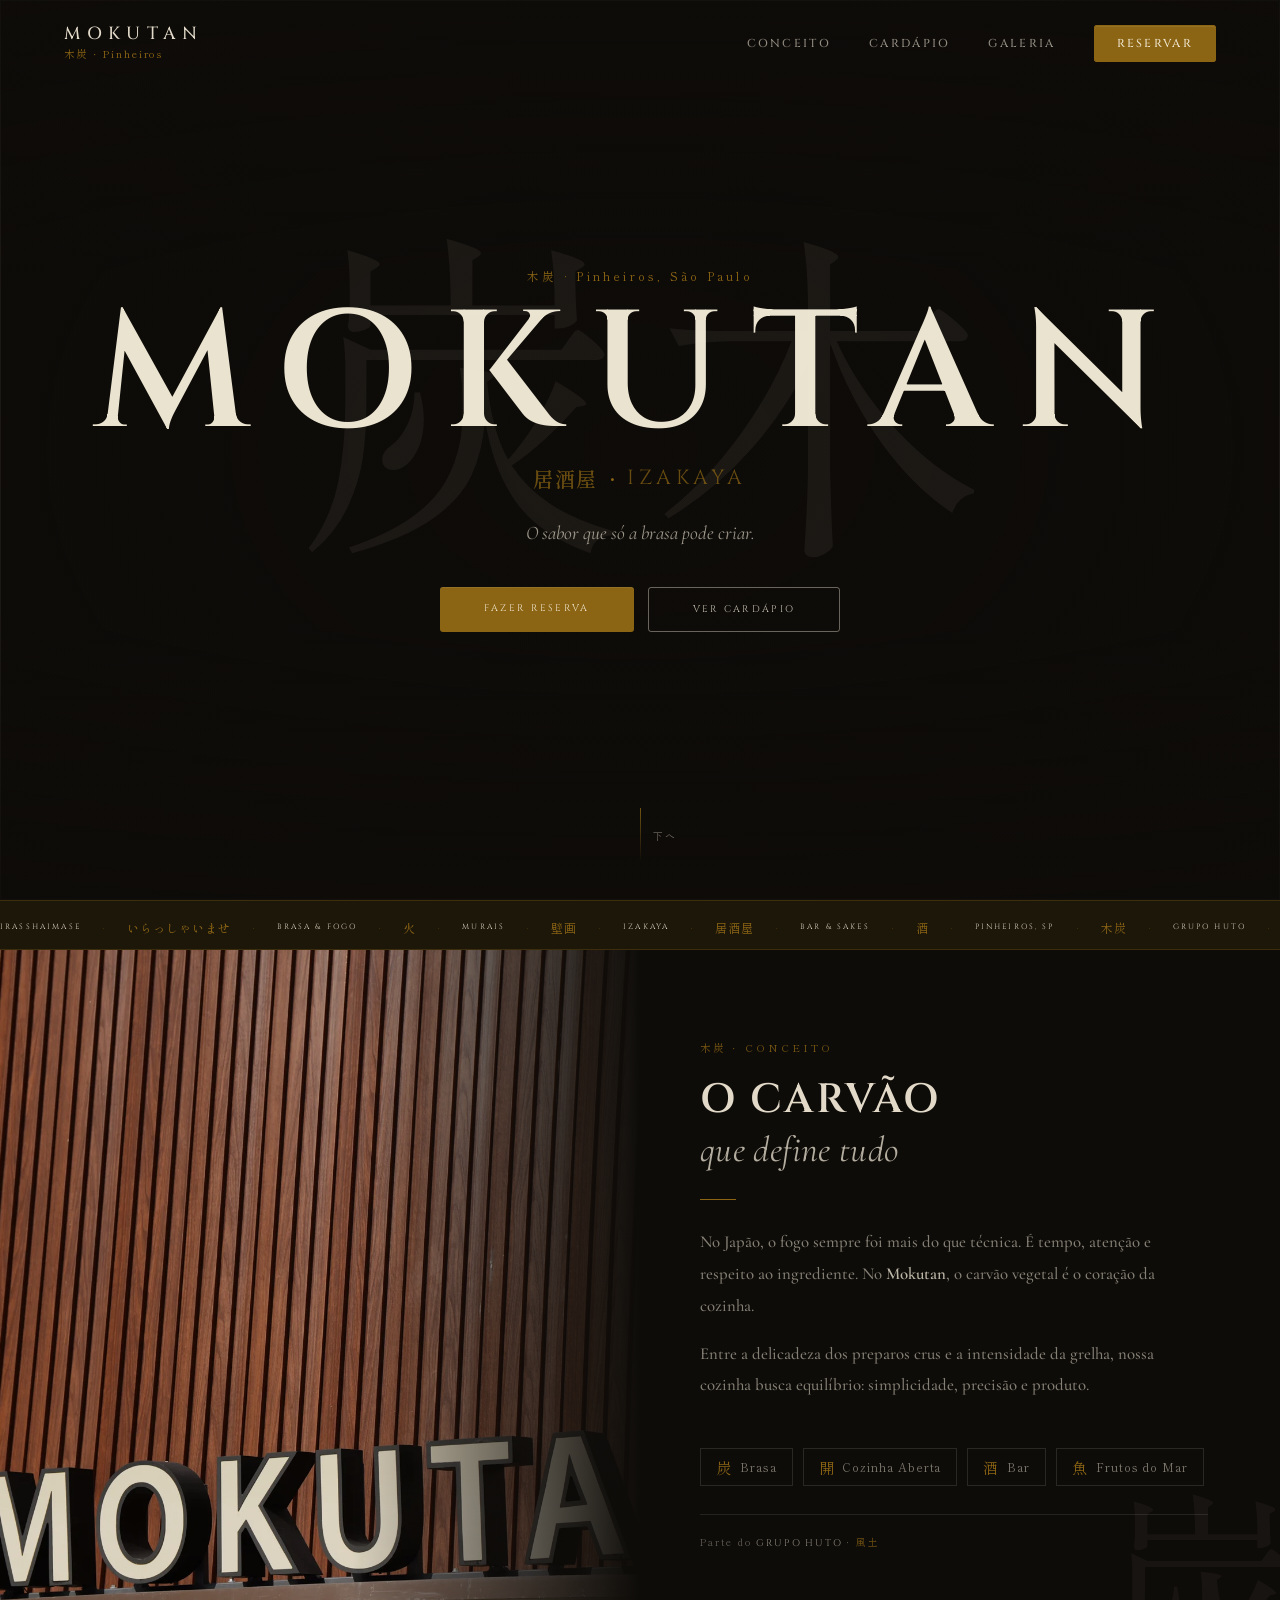
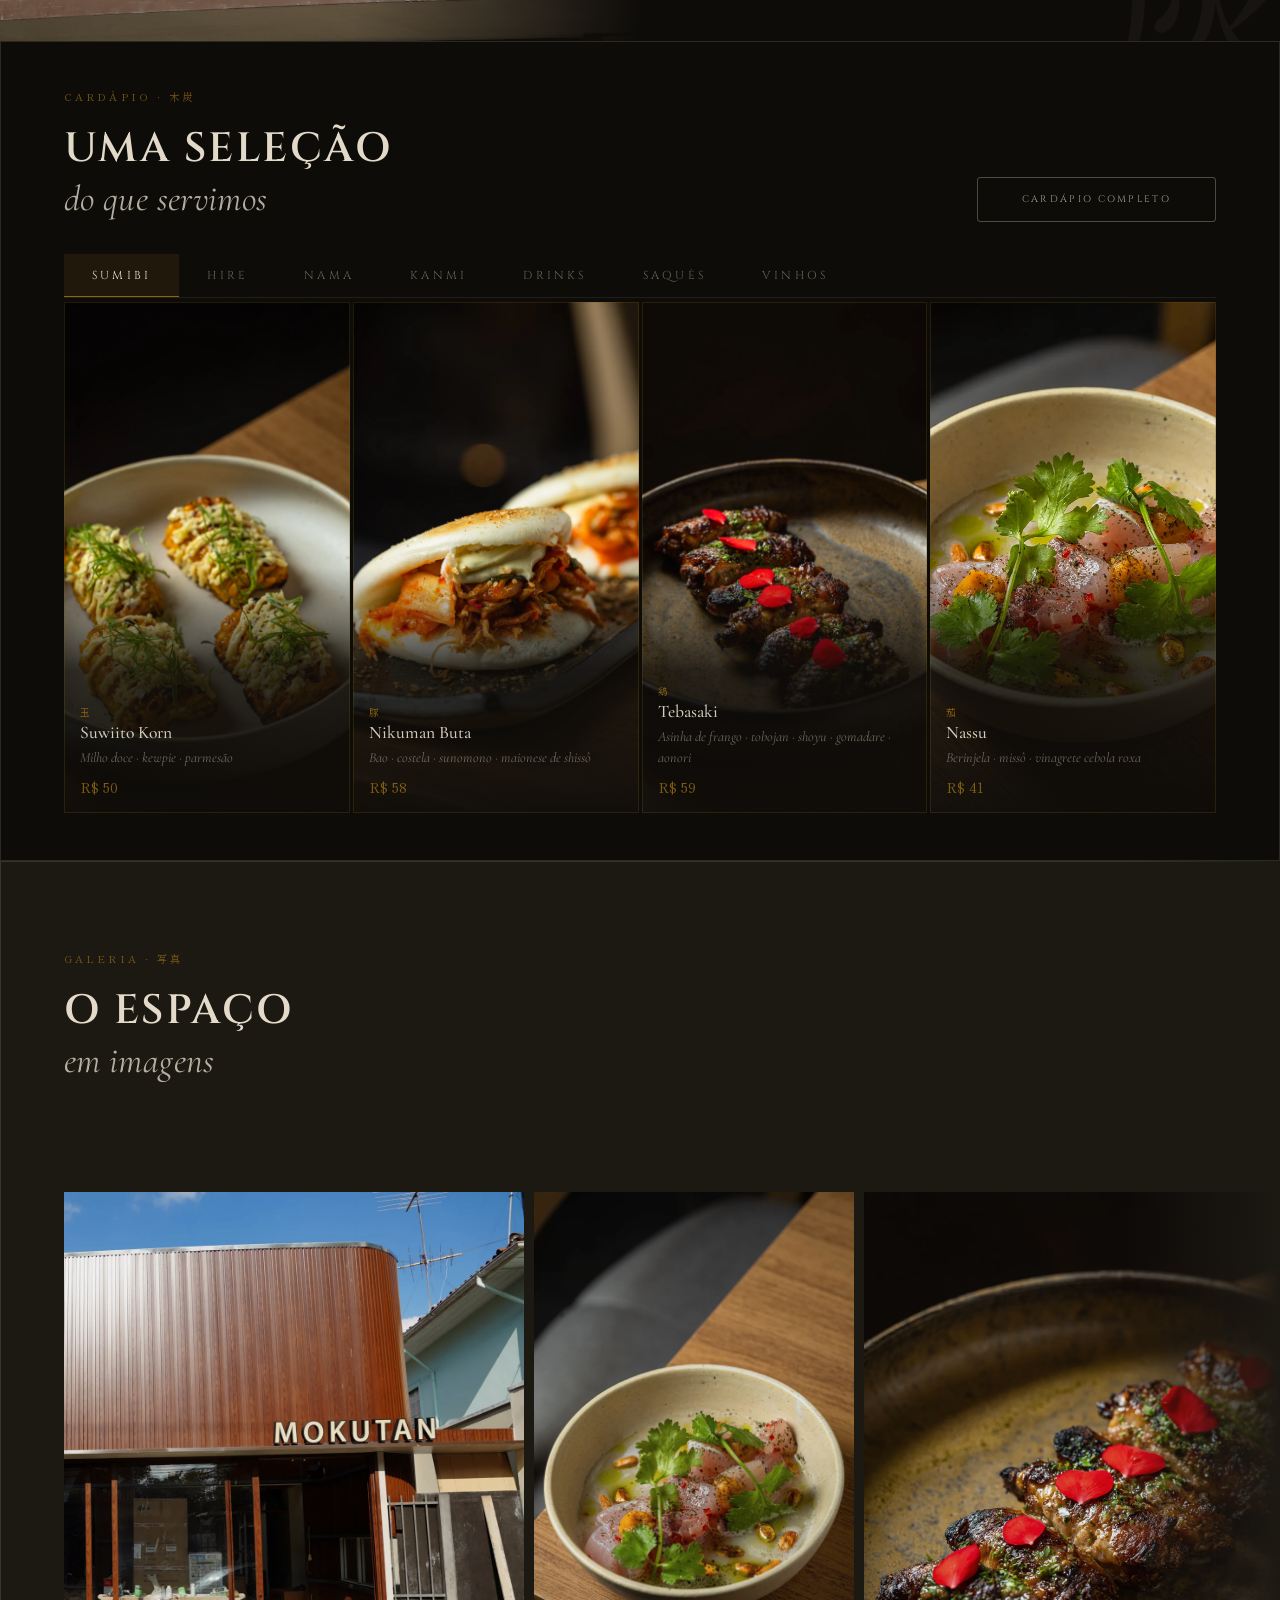
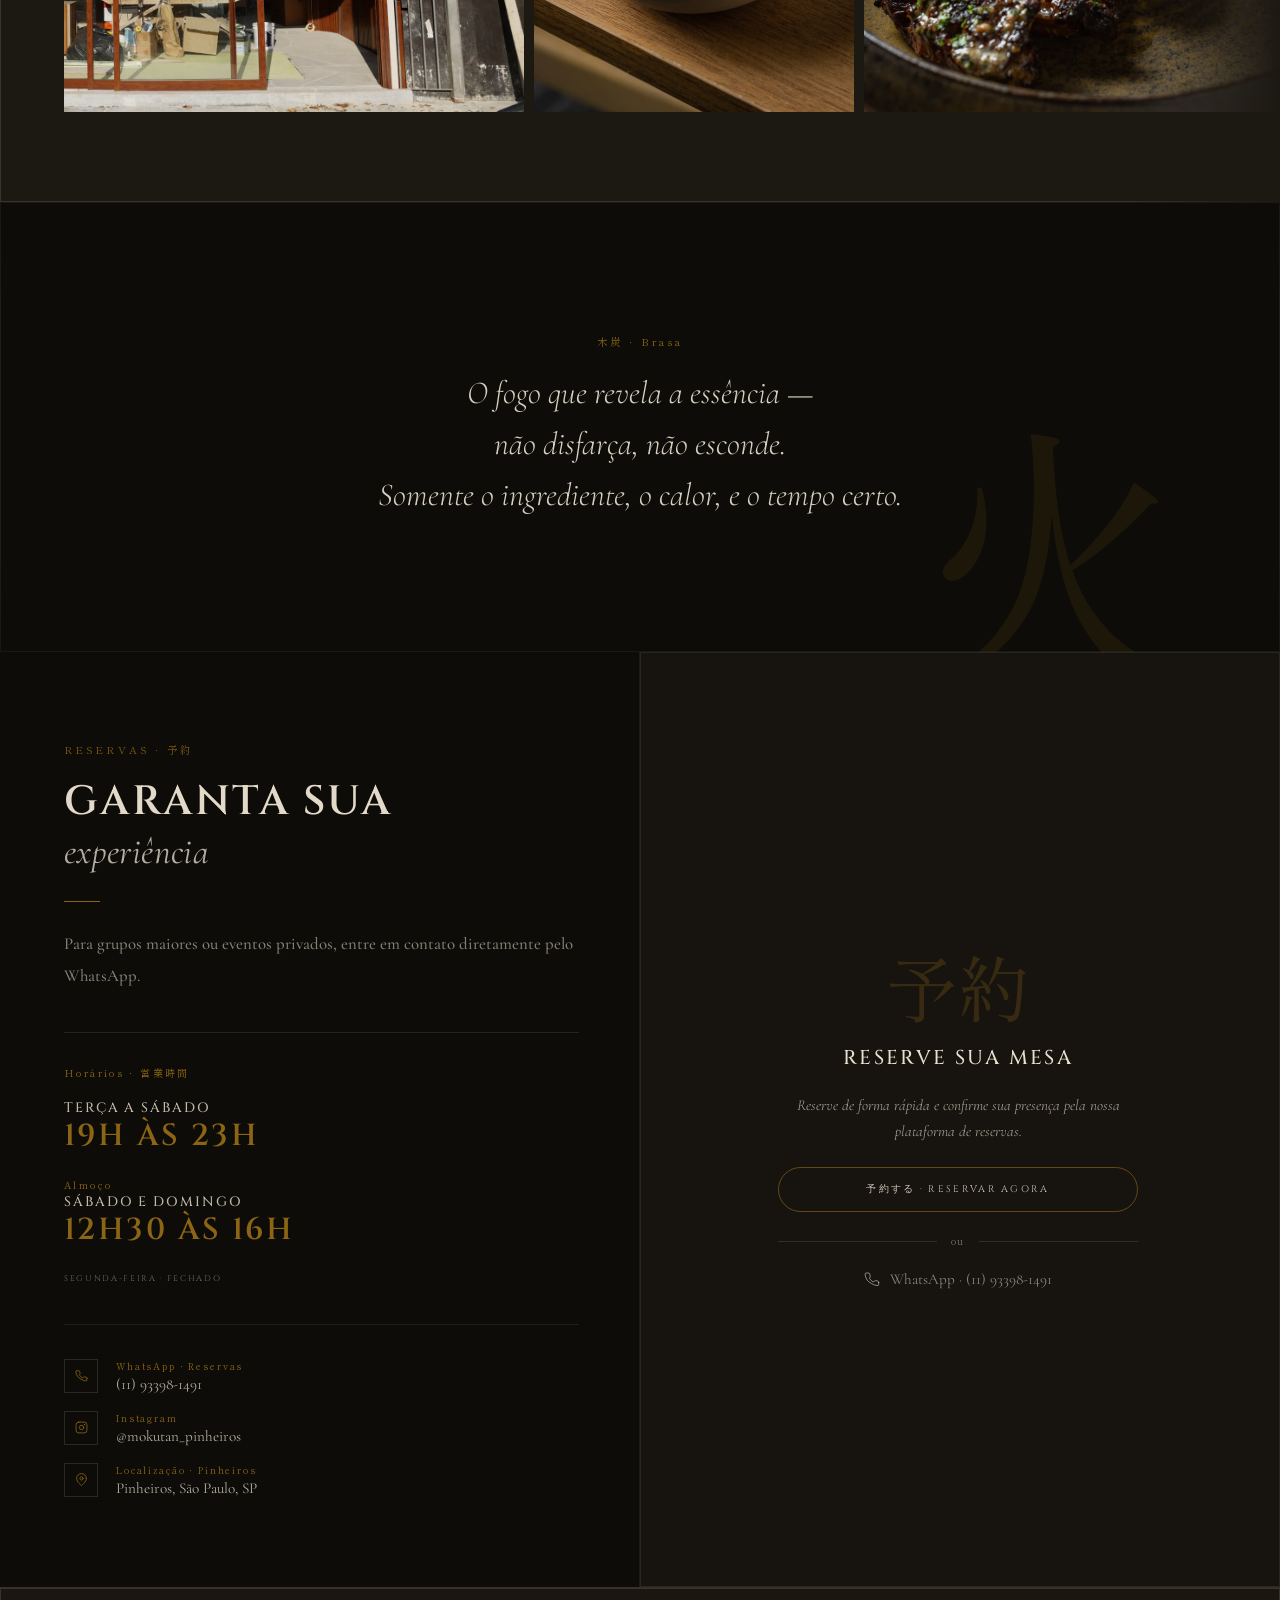
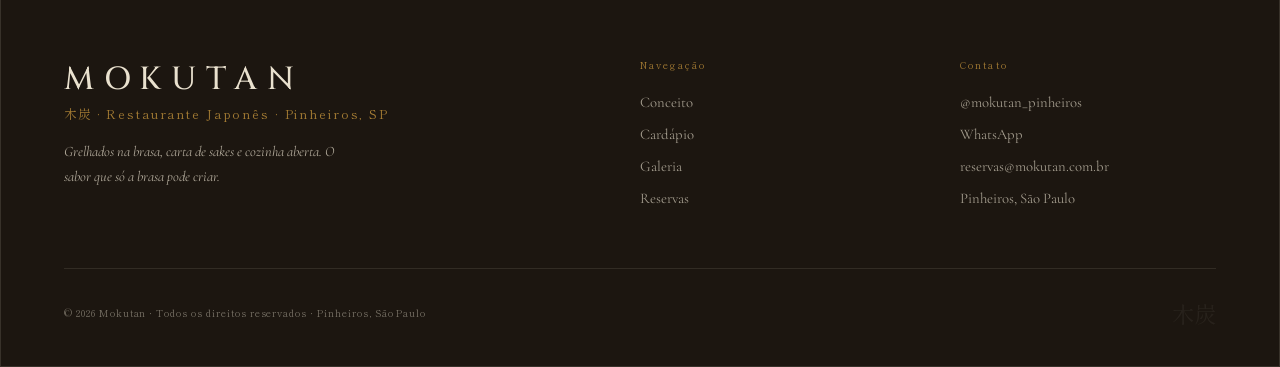
==== index.html @ eb6ae6bf "feat: reservation modal with embedded getin.app iframe Opens https://reservation.getin.app/865NDakj " ====
﻿<!DOCTYPE html>
<html lang="pt-BR">
<head>
  <meta charset="UTF-8">
  <meta name="viewport" content="width=device-width, initial-scale=1.0, viewport-fit=cover">

  <!-- SEO -->
  <title>Mokutan — Restaurante Japonês · Pinheiros, São Paulo</title>
  <meta name="description" content="Mokutan é um restaurante japonês em Pinheiros, São Paulo. Grelhados na brasa, carta de sakes e cozinha aberta.">
  <meta name="theme-color" content="#f4ecd9">

  <!-- Open Graph -->
  <meta property="og:title" content="Mokutan — Restaurante Japonês">
  <meta property="og:description" content="O sabor que só a brasa pode criar. Pinheiros, São Paulo.">
  <meta property="og:image" content="https://mokutanpinheiros.vercel.app/img/webp/pratos/_S4A2565.webp">
  <meta property="og:url" content="https://mokutanpinheiros.vercel.app/">
  <meta property="og:type" content="website">
  <link rel="canonical" href="https://mokutanpinheiros.vercel.app/">

  <!-- Favicon -->
  <link rel="icon" type="image/svg+xml" href="data:image/svg+xml,<svg xmlns='http://www.w3.org/2000/svg' viewBox='0 0 32 32'><rect width='32' height='32' rx='4' fill='%230e0c09'/><text x='16' y='24' text-anchor='middle' font-size='22' fill='%239e7220' font-family='serif'>木</text></svg>">

  <!-- Preload crítico: hero LCP -->
  <link rel="preload" as="image" href="img/webp/ambiente/DSC00488.webp" fetchpriority="high">

  <!-- Fonts -->
  <link rel="preconnect" href="https://fonts.googleapis.com">
  <link rel="preconnect" href="https://fonts.gstatic.com" crossorigin>
  <link href="https://fonts.googleapis.com/css2?family=Cinzel:wght@400;600&family=Cormorant+Garamond:ital,wght@0,400;0,500;1,400;1,500&family=Shippori+Mincho:wght@400;500&display=swap" rel="stylesheet">

  <!-- Schema.org -->
  <script type="application/ld+json">
  {
    "@context": "https://schema.org",
    "@type": "Restaurant",
    "name": "Mokutan",
    "description": "Izakaya japonês em Pinheiros. Grelhados na brasa, saquês e drinks autorais.",
    "url": "https://mokutanpinheiros.vercel.app",
    "telephone": "+5511933981491",
    "image": "https://mokutanpinheiros.vercel.app/img/webp/pratos/_S4A2565.webp",
    "address": {
      "@type": "PostalAddress",
      "addressLocality": "São Paulo",
      "addressRegion": "SP",
      "addressCountry": "BR"
    },
    "servesCuisine": "Japanese",
    "priceRange": "$$",
    "openingHoursSpecification": [
      { "@type": "OpeningHoursSpecification", "dayOfWeek": ["Tuesday","Wednesday","Thursday","Friday","Saturday"], "opens": "19:00", "closes": "23:00" },
      { "@type": "OpeningHoursSpecification", "dayOfWeek": ["Saturday","Sunday"], "opens": "12:30", "closes": "16:00" }
    ],
    "sameAs": ["https://instagram.com/mokutan_pinheiros"]
  }
  </script>

  <!-- CSS -->
  <link rel="stylesheet" href="css/base.css">
  <link rel="stylesheet" href="css/nav.css">
  <link rel="stylesheet" href="css/main.css">
</head>
<body>

<!-- ════════════════ NAV ════════════════ -->
<nav id="nav">
  <a href="#" class="nlogo">
    <span class="nlogo-en">Mokutan</span>
    <span class="nlogo-jp">木炭 · Pinheiros</span>
  </a>
  <ul class="nlinks">
    <li><a href="#conceito">Conceito</a></li>
    <li><a href="cardapio.html">Cardápio</a></li>
    <li><a href="#galeria">Galeria</a></li>
    <li><a href="https://reservation.getin.app/865NDakj" target="_blank" rel="noopener noreferrer" class="nrsv">Reservar</a></li>
  </ul>
  <button class="hbg" id="hbg" aria-label="Abrir menu" aria-expanded="false" aria-controls="mm">
    <span></span><span></span><span></span>
  </button>
</nav>

<!-- Mobile menu -->
<div class="mmenu" id="mm" role="dialog" aria-modal="true" aria-label="Menu de navegação">
  <a href="#conceito">Conceito</a>
  <a href="cardapio.html">Cardápio</a>
  <a href="#galeria">Galeria</a>
  <a href="https://reservation.getin.app/865NDakj" target="_blank" rel="noopener noreferrer" class="mmenu-rsv">Reservar</a>
</div>

<!-- ════════════════ HERO ════════════════ -->
<section class="hero">
  <div class="hero-bg"></div>
  <div class="hero-grad"></div>
  <div class="hero-kanji" aria-hidden="true">木炭</div>
  <div class="hero-body">
    <p class="hero-tag">木炭 · Pinheiros, São Paulo</p>
    <h1 class="hero-title">Mokutan<span class="hero-sub"><span class="hs-jp">居酒屋</span><span class="hs-dot">·</span><span class="hs-en">Izakaya</span></span></h1>
    <p class="hero-desc">O sabor que só a brasa pode criar.</p>
    <div class="hero-acts">
      <a href="https://reservation.getin.app/865NDakj" target="_blank" rel="noopener noreferrer" class="btn btn-f">Fazer Reserva</a>
      <a href="cardapio.html" class="btn btn-o">Ver Cardápio</a>
    </div>
  </div>
  <div class="hero-scrl" aria-hidden="true">
    <div class="scrl-bar"></div>
    <span>下へ</span>
  </div>
</section>

<!-- ════════════════ TICKER ════════════════ -->
<div class="ticker" aria-hidden="true">
  <div class="ticker-track">
    <span class="t-en">Irasshaimase</span><span class="t-dot">·</span>
    <span class="t-jp">いらっしゃいませ</span><span class="t-dot">·</span>
    <span class="t-en">Brasa &amp; Fogo</span><span class="t-dot">·</span>
    <span class="t-jp">火</span><span class="t-dot">·</span>
    <span class="t-en">Murais</span><span class="t-dot">·</span>
    <span class="t-jp">壁画</span><span class="t-dot">·</span>
    <span class="t-en">Izakaya</span><span class="t-dot">·</span>
    <span class="t-jp">居酒屋</span><span class="t-dot">·</span>
    <span class="t-en">Bar &amp; Sakes</span><span class="t-dot">·</span>
    <span class="t-jp">酒</span><span class="t-dot">·</span>
    <span class="t-en">Pinheiros, SP</span><span class="t-dot">·</span>
    <span class="t-jp">木炭</span><span class="t-dot">·</span>
    <span class="t-en">Grupo Huto</span><span class="t-dot">·</span>
    <span class="t-jp">風土</span><span class="t-dot">·</span>
    <span class="t-en">Frutos do Mar</span><span class="t-dot">·</span>
    <span class="t-jp">魚</span><span class="t-dot">·</span>
    <span class="t-en">Irasshaimase</span><span class="t-dot">·</span>
    <span class="t-jp">いらっしゃいませ</span><span class="t-dot">·</span>
    <span class="t-en">Brasa &amp; Fogo</span><span class="t-dot">·</span>
    <span class="t-jp">火</span><span class="t-dot">·</span>
    <span class="t-en">Murais</span><span class="t-dot">·</span>
    <span class="t-jp">壁画</span><span class="t-dot">·</span>
    <span class="t-en">Izakaya</span><span class="t-dot">·</span>
    <span class="t-jp">居酒屋</span><span class="t-dot">·</span>
    <span class="t-en">Bar &amp; Sakes</span><span class="t-dot">·</span>
    <span class="t-jp">酒</span><span class="t-dot">·</span>
    <span class="t-en">Pinheiros, SP</span><span class="t-dot">·</span>
    <span class="t-jp">木炭</span><span class="t-dot">·</span>
    <span class="t-en">Grupo Huto</span><span class="t-dot">·</span>
    <span class="t-jp">風土</span><span class="t-dot">·</span>
    <span class="t-en">Frutos do Mar</span><span class="t-dot">·</span>
    <span class="t-jp">魚</span><span class="t-dot">·</span>
  </div>
</div>

<!-- ════════════════ CONCEITO ════════════════ -->
<section class="conceito" id="conceito">
  <div class="c-img rv" id="c-img-wrap">
    <!-- placeholder: adicione a foto em img/[nome].jpg e atualize o src via JS abaixo -->
    <img src="img/webp/ambiente/DSC00500.webp" alt="Salão do Mokutan" id="c-img-src" loading="lazy" width="1200" height="800">
    <div class="c-img-ov"></div>
  </div>
  <div class="c-txt">
    <p class="lbl rv">木炭 · Conceito</p>
    <div class="c-swap" id="c-swap">
      <h2 class="heading rv d1"><span id="c-heading">O Carvão</span><br><span class="heading-i" id="c-heading-i">que define tudo</span></h2>
      <div class="rule rv d1"></div>
      <p class="body-text rv d2" id="c-body1">No Japão, o fogo sempre foi mais do que técnica. É tempo, atenção e respeito ao ingrediente. No <strong>Mokutan</strong>, o carvão vegetal é o coração da cozinha.</p>
      <p class="body-text rv d3" id="c-body2">Entre a delicadeza dos preparos crus e a intensidade da grelha, nossa cozinha busca equilíbrio: simplicidade, precisão e produto.</p>
    </div>
    <div class="pills rv d3">
      <button class="pill" type="button" data-pill="brasa"><span class="pill-jp">炭</span>Brasa</button>
      <button class="pill" type="button" data-pill="cozinha"><span class="pill-jp">開</span>Cozinha Aberta</button>
      <button class="pill" type="button" data-pill="bar"><span class="pill-jp">酒</span>Bar</button>
      <button class="pill" type="button" data-pill="frutos"><span class="pill-jp">魚</span>Frutos do Mar</button>
    </div>
    <p class="grupo-attr rv d4">Parte do <strong>Grupo Huto</strong> · <span class="ga-jp">風土</span></p>
  </div>
</section>


<!-- ════════════════ CARDÁPIO (preview) ════════════════ -->
<section class="cardapio" id="cardapio">
  <div class="cd-hd">
    <div>
      <p class="lbl rv">CARDÁPIO · 木炭</p>
      <h2 class="heading rv d1">Uma seleção<br><span class="heading-i">do que servimos</span></h2>
    </div>
    <a href="cardapio.html" class="btn btn-o rv">Cardápio completo</a>
  </div>

  <div class="tabs rv" role="tablist" aria-label="Categorias do cardápio">
    <div class="tab on" role="tab" data-tab="sumibi" aria-selected="true" aria-controls="p-sumibi" tabindex="0">Sumibi</div>
    <div class="tab" role="tab" data-tab="hire" aria-selected="false" aria-controls="p-hire" tabindex="-1">Hire</div>
    <div class="tab" role="tab" data-tab="nama" aria-selected="false" aria-controls="p-nama" tabindex="-1">Nama</div>
    <div class="tab" role="tab" data-tab="kanmi" aria-selected="false" aria-controls="p-kanmi" tabindex="-1">Kanmi</div>
    <div class="tab" role="tab" data-tab="drinks" aria-selected="false" aria-controls="p-drinks" tabindex="-1">Drinks</div>
    <div class="tab" role="tab" data-tab="saques" aria-selected="false" aria-controls="p-saques" tabindex="-1">Saquês</div>
    <div class="tab" role="tab" data-tab="vinhos" aria-selected="false" aria-controls="p-vinhos" tabindex="-1">Vinhos</div>
    <span class="tab-ind" id="tab-ind" aria-hidden="true"></span>
  </div>

  <div class="panel on" role="tabpanel" id="p-sumibi">
    <div class="mgrid">
      <div class="mitem" data-bg="img/webp/pratos/_S4A2555.webp"><div><span class="mi-jp">玉</span><div class="mi-name">Suwiito Korn</div><div class="mi-desc">Milho doce · kewpie · parmesão</div></div><div class="mi-price">R$ 50</div></div>
      <div class="mitem" data-bg="img/webp/pratos/_S4A2654.webp"><div><span class="mi-jp">豚</span><div class="mi-name">Nikuman Buta</div><div class="mi-desc">Bao · costela · sunomono · maionese de shissô</div></div><div class="mi-price">R$ 58</div></div>
      <div class="mitem" data-bg="img/webp/pratos/_S4A2567.webp"><div><span class="mi-jp">鶏</span><div class="mi-name">Tebasaki</div><div class="mi-desc">Asinha de frango · tobojan · shoyu · gomadare · aonori</div></div><div class="mi-price">R$ 59</div></div>
      <div class="mitem" data-bg="img/webp/pratos/_S4A2522.webp"><div><span class="mi-jp">茄</span><div class="mi-name">Nassu</div><div class="mi-desc">Berinjela · missô · vinagrete cebola roxa</div></div><div class="mi-price">R$ 41</div></div>
    </div>
  </div>

  <div class="panel" role="tabpanel" id="p-hire">
    <div class="mgrid">
      <div class="mitem" data-bg="img/webp/pratos/_S4A2535.webp"><div><span class="mi-jp">海</span><div class="mi-name">Ebi Gyoza</div><div class="mi-desc">Gyoza de camarão · creme de milho · caldo de missô · layu</div></div><div class="mi-price">R$ 60</div></div>
      <div class="mitem" data-bg="img/webp/pratos/_S4A2536.webp"><div><span class="mi-jp">鴨</span><div class="mi-name">Kamo no Harumaki</div><div class="mi-desc">Rolinho primavera · coxa de pato desfiada · vinho tinto</div></div><div class="mi-price">R$ 50</div></div>
      <div class="mitem" data-bg="img/webp/pratos/_S4A2537.webp"><div><span class="mi-jp">烏</span><div class="mi-name">Ika Nirá</div><div class="mi-desc">Lula · broto de alho · sakê · kewpie · tobajan</div></div><div class="mi-price">R$ 49</div></div>
      <div class="mitem" data-bg="img/webp/pratos/_S4A2540.webp"><div><span class="mi-jp">鮪</span><div class="mi-name">Tuna Wakamê</div><div class="mi-desc">Pastel gyoza · tartare de atum · maionese wasabi · alga wakamê</div></div><div class="mi-price">R$ 58</div></div>
    </div>
  </div>

  <div class="panel" role="tabpanel" id="p-drinks">
    <div class="mgrid">
      <div class="mitem" data-bg="img/webp/bebidas/_S4A2579.webp"><div><span class="mi-jp">炭</span><div class="mi-name">Binchotan</div><div class="mi-desc">Bourbon whiskey · Laphroaig · alcatrão · caramelo de shoyu · limão</div></div><div class="mi-price">R$ 50</div></div>
      <div class="mitem" data-bg="img/webp/bebidas/_S4A2580.webp"><div><span class="mi-jp">梅</span><div class="mi-name">Guaba</div><div class="mi-desc">Cachaça de goiabada cascão · Umeshu · cordial cítrico</div></div><div class="mi-price">R$ 50</div></div>
      <div class="mitem" data-bg="img/webp/bebidas/_S4A2589.webp"><div><span class="mi-jp">鶴</span><div class="mi-name">Tsuru</div><div class="mi-desc">Bourbon whiskey · Umeshu · limão · Aperol · óleo de shissô</div></div><div class="mi-price">R$ 50</div></div>
      <div class="mitem" data-bg="img/webp/bebidas/_S4A2591.webp"><div><span class="mi-jp">花</span><div class="mi-name">Hana</div><div class="mi-desc">Roku Gin · chá de jasmim · lichia · licor flor de sabugueiro · limão</div></div><div class="mi-price">R$ 48</div></div>
    </div>
  </div>

  <div class="panel" role="tabpanel" id="p-saques">
    <div class="sgrid">
      <div class="sitem" data-bg="img/webp/bebidas/_S4A2608.webp"><div class="sname">Miyako Homare</div><div class="stype">純米 · Junmai</div><div class="sdesc">Leve e delicado, com notas sutis de arroz e leve dulcor. Final limpo e refrescante.</div><div class="sprices"><span>Taça <strong>R$ 48</strong></span><span>2 L <strong>R$ 480</strong></span></div></div>
      <div class="sitem" data-bg="img/webp/bebidas/_S4A2609.webp"><div class="sname">Banshu Nishiki</div><div class="stype">純米 · Junmai</div><div class="sdesc">Elegante e equilibrado, com boa estrutura e leve mineralidade. Fresco e gastronômico.</div><div class="sprices"><span>Taça <strong>R$ 53</strong></span><span>1,8 L <strong>R$ 480</strong></span></div></div>
      <div class="sitem" data-bg="img/webp/bebidas/_S4A2610.webp"><div class="sname">Shichida Junmai</div><div class="stype">純米 · Junmai</div><div class="sdesc">Gastronômico com corpo presente e profundo umami. Excelente com yakitori.</div><div class="sprices"><span>720 ml <strong>R$ 595</strong></span></div></div>
      <div class="sitem" data-bg="img/webp/bebidas/_S4A2614.webp"><div class="sname">Nanbu Bijin <span class="mi-badge">Seleção da Casa</span></div><div class="stype">特別純米 · Tokubetsu Junmai</div><div class="sdesc">Elegante e aromático, com notas sutis de frutas brancas e final refinado.</div><div class="sprices"><span>720 ml <strong>R$ 630</strong></span></div></div>
    </div>
  </div>

  <div class="panel" role="tabpanel" id="p-nama">
    <div class="mgrid">
      <div class="mitem" data-bg="img/webp/pratos/_S4A2554.webp"><div><span class="mi-jp">巻</span><div class="mi-name">Futomaki</div><div class="mi-desc">Pepino · tamagoyaki · kanpyo · cenoura</div></div><div class="mi-price">R$ 54</div></div>
      <div class="mitem" data-bg="img/webp/pratos/_S4A2557.webp"><div><span class="mi-jp">鮪</span><div class="mi-name">Tiradito</div><div class="mi-desc">Fatias de atum · molho jalapeño</div></div><div class="mi-price">R$ 60</div></div>
      <div class="mitem" data-bg="img/webp/pratos/_S4A2519.webp"><div><span class="mi-jp">魚</span><div class="mi-name">Ceviche Mokutan</div><div class="mi-desc">Robalo · leite de tigre · cebola roxa · pimenta</div></div><div class="mi-price">R$ 65</div></div>
      <div class="mitem" data-bg="img/webp/pratos/_S4A2559.webp"><div><span class="mi-jp">春</span><div class="mi-name">Harussame</div><div class="mi-desc">Macarrão amido de feijão · tamagoyaki · gergelim</div></div><div class="mi-price">R$ 39</div></div>
    </div>
  </div>

  <div class="panel" role="tabpanel" id="p-kanmi">
    <div class="mgrid">
      <div class="mitem" data-bg="img/webp/pratos/_S4A2560.webp"><div><span class="mi-jp">甘</span><div class="mi-name">Romeu e Julieta</div><div class="mi-desc">Goiabada artesanal · sorvete de queijo · suspiro</div></div><div class="mi-price">R$ 32</div></div>
      <div class="mitem" data-bg="img/webp/pratos/_S4A2561.webp"><div><span class="mi-jp">抹</span><div class="mi-name">Matchá Chiffon</div><div class="mi-desc">Bolo de matchá · cachaça · sorvete de mel · três leites</div></div><div class="mi-price">R$ 38</div></div>
      <div class="mitem" data-bg="img/webp/pratos/_S4A2563.webp"><div><span class="mi-jp">米</span><div class="mi-name">Raisu Pudingu</div><div class="mi-desc">Arroz doce · missô · caramelo de shoyu · nozes · sorvete de creme</div></div><div class="mi-price">R$ 36</div></div>
    </div>
  </div>

  <div class="panel" role="tabpanel" id="p-vinhos">
    <div class="sgrid">
      <div class="sitem" data-bg="img/webp/bebidas/_S4A2679.webp"><div class="sname">Boya Chardonnay</div><div class="stype">Branco · Chile</div><div class="sdesc">Garcés Silva · Valle Leyda</div><div class="sprices"><span>Garrafa <strong>R$ 269</strong></span></div></div>
      <div class="sitem" data-bg="img/webp/bebidas/_S4A2680.webp"><div class="sname">Infinitus Gewürztraminer</div><div class="stype">Branco · Espanha</div><div class="sdesc">Cosecheros y Criadores · Castilla</div><div class="sprices"><span>Garrafa <strong>R$ 262</strong></span></div></div>
      <div class="sitem" data-bg="img/webp/bebidas/_S4A2681.webp"><div class="sname">Lapostolle Apalta</div><div class="stype">Tinto · Chile</div><div class="sdesc">Lapostolle · Apalta</div><div class="sprices"><span>Garrafa <strong>R$ 462</strong></span></div></div>
      <div class="sitem" data-bg="img/webp/bebidas/_S4A2683.webp"><div class="sname">Braccale</div><div class="stype">Tinto · Itália</div><div class="sdesc">Castello di Montepo · Toscana</div><div class="sprices"><span>Garrafa <strong>R$ 449</strong></span></div></div>
    </div>
  </div>

</section>

<!-- ════════════════ GALERIA ════════════════ -->
<section class="galeria" id="galeria">
  <div class="gal-hd">
    <div>
      <p class="lbl rv">Galeria · 写真</p>
      <h2 class="heading rv d1">O espaço<br><span class="heading-i">em imagens</span></h2>
    </div>
    <div class="gal-nav rv d2">
      <button class="gnav" id="gprev" aria-label="Foto anterior">
        <svg viewBox="0 0 24 24"><polyline points="15 18 9 12 15 6"/></svg>
      </button>
      <button class="gnav" id="gnext" aria-label="Próxima foto">
        <svg viewBox="0 0 24 24"><polyline points="9 18 15 12 9 6"/></svg>
      </button>
    </div>
  </div>
  <div class="gtrack" id="gt">
    <!-- 1: fachada -->
    <div class="gitem">
      <img src="img/webp/ambiente/DSC00494.webp" alt="Fachada Mokutan Pinheiros" width="460" height="520" loading="lazy">
      <div class="gitem-lbl">Espaço · 空間</div>
    </div>
    <!-- 2, 3: pratos na brasa -->
    <div class="gitem">
      <img src="img/webp/pratos/_S4A2516.webp" alt="Pratos Mokutan" width="320" height="520" loading="lazy">
      <div class="gitem-lbl">Brasa · 炭</div>
    </div>
    <div class="gitem">
      <img src="img/webp/pratos/_S4A2565.webp" alt="Grelhados na brasa" width="500" height="520" loading="lazy">
      <div class="gitem-lbl">Brasa · 炭</div>
    </div>
    <!-- placeholder-4: aguardando img/murais/mural-01.jpg -->
    <div class="gitem gitem-ph hidden" aria-hidden="true">
      <div class="gitem-lbl">Arte · 壁画</div>
    </div>
    <!-- 5: drinks -->
    <div class="gitem">
      <img src="img/webp/bebidas/_S4A2579.webp" alt="Drinks Mokutan" width="440" height="520" loading="lazy">
      <div class="gitem-lbl">Drinks · 酒</div>
    </div>
    <!-- 6: espaço -->
    <div class="gitem">
      <img src="img/webp/ambiente/DSC00490.webp" alt="Letreiro Mokutan" width="360" height="520" loading="lazy">
      <div class="gitem-lbl">Espaço · 空間</div>
    </div>
    <!-- 7: prato destaque — wide no mobile (16:9) -->
    <div class="gitem">
      <img src="img/webp/pratos/_S4A2638.webp" alt="Pratos Mokutan" width="320" height="520" loading="lazy">
      <div class="gitem-lbl">Brasa · 炭</div>
    </div>
    <!-- placeholder-8: aguardando img/murais/mural-02.jpg -->
    <div class="gitem gitem-ph hidden" aria-hidden="true">
      <div class="gitem-lbl">Arte · 壁画</div>
    </div>
    <!-- placeholder-9: aguardando img/murais/mural-03.jpg -->
    <div class="gitem gitem-ph hidden" aria-hidden="true">
      <div class="gitem-lbl">Arte · 壁画</div>
    </div>
  </div>
</section>

<!-- ════════════════ QUOTE / FOGO ════════════════ -->
<section class="fogo" id="fogo">
  <div class="fogo-bg"></div>
  <div class="fogo-ov"></div>
  <div class="fogo-kj" aria-hidden="true">火</div>
  <div class="fogo-c rv">
    <p class="fogo-pre">木炭 · Brasa</p>
    <p class="fogo-txt">O fogo que revela a essência —<br>não disfarça, não esconde.<br>Somente o ingrediente, o calor, e o tempo certo.</p>
  </div>
</section>

<!-- ════════════════ RESERVAS ════════════════ -->
<section class="reservas" id="reservas">
  <div class="res-info">
    <p class="lbl rv">Reservas · 予約</p>
    <h2 class="heading rv d1">Garanta sua<br><span class="heading-i">experiência</span></h2>
    <div class="rule rv d1"></div>
    <p class="body-text rv d2">Para grupos maiores ou eventos privados, entre em contato diretamente pelo WhatsApp.</p>
    <div class="ht rv d2">
      <p class="ht-lbl">Horários · 営業時間</p>
      <div class="ht-block">
        <p class="ht-days">Terça a Sábado</p>
        <p class="ht-time">19h às 23h</p>
      </div>
      <div class="ht-block">
        <p class="ht-cat">Almoço</p>
        <p class="ht-days">Sábado e Domingo</p>
        <p class="ht-time">12h30 às 16h</p>
      </div>
      <p class="ht-closed">Segunda-feira · Fechado</p>
    </div>
    <div class="ctct rv d3">
      <div class="citem">
        <div class="cicon"><svg viewBox="0 0 24 24"><path d="M22 16.92v3a2 2 0 0 1-2.18 2 19.79 19.79 0 0 1-8.63-3.07A19.5 19.5 0 0 1 4.69 13.6a19.79 19.79 0 0 1-3.07-8.67A2 2 0 0 1 3.6 3h3a2 2 0 0 1 2 1.72c.127.96.361 1.903.7 2.81a2 2 0 0 1-.45 2.11L7.91 10.6a16 16 0 0 0 6.06 6.06l1.76-1.76a2 2 0 0 1 2.11-.45c.907.339 1.85.573 2.81.7A2 2 0 0 1 22 16.92z"/></svg></div>
        <div><div class="clbl">WhatsApp · Reservas</div><div class="cval"><a href="https://wa.me/5511933981491" target="_blank" rel="noopener noreferrer">(11) 93398-1491</a></div></div>
      </div>
      <div class="citem">
        <div class="cicon"><svg viewBox="0 0 24 24"><rect x="2" y="2" width="20" height="20" rx="5" ry="5"/><path d="M16 11.37A4 4 0 1 1 12.63 8 4 4 0 0 1 16 11.37z"/><line x1="17.5" y1="6.5" x2="17.51" y2="6.5" stroke-linecap="round" stroke-width="2.5"/></svg></div>
        <div><div class="clbl">Instagram</div><div class="cval"><a href="https://instagram.com/mokutan_pinheiros" target="_blank" rel="noopener noreferrer">@mokutan_pinheiros</a></div></div>
      </div>
      <div class="citem">
        <div class="cicon"><svg viewBox="0 0 24 24"><path d="M21 10c0 7-9 13-9 13s-9-6-9-13a9 9 0 0 1 18 0z"/><circle cx="12" cy="10" r="3"/></svg></div>
        <div><div class="clbl">Localização · Pinheiros</div><div class="cval">Pinheiros, São Paulo, SP</div></div>
      </div>
    </div>
  </div>

  <div class="res-form">
    <div class="getin-cta rv">
      <p class="getin-jp" aria-hidden="true">予約</p>
      <h3 class="getin-head">Reserve sua mesa</h3>
      <p class="getin-txt">Reserve de forma rápida e confirme sua presença pela nossa plataforma de reservas.</p>
      <a href="https://reservation.getin.app/865NDakj" target="_blank" rel="noopener noreferrer" class="btn btn-f getin-btn">予約する · Reservar agora</a>
      <div class="getin-or"><span></span><span>ou</span><span></span></div>
      <a href="https://wa.me/5511933981491" target="_blank" rel="noopener noreferrer" class="getin-wa">
        <svg viewBox="0 0 24 24"><path d="M22 16.92v3a2 2 0 0 1-2.18 2 19.79 19.79 0 0 1-8.63-3.07A19.5 19.5 0 0 1 4.69 13.6a19.79 19.79 0 0 1-3.07-8.67A2 2 0 0 1 3.6 3h3a2 2 0 0 1 2 1.72c.127.96.361 1.903.7 2.81a2 2 0 0 1-.45 2.11L7.91 10.6a16 16 0 0 0 6.06 6.06l1.76-1.76a2 2 0 0 1 2.11-.45c.907.339 1.85.573 2.81.7A2 2 0 0 1 22 16.92z"/></svg>
        WhatsApp · (11) 93398-1491
      </a>
    </div>
  </div>
</section>

<!-- ════════════════ FOOTER ════════════════ -->
<footer>
  <div class="ftop">
    <div>
      <div class="fn">Mokutan</div>
      <div class="fjp">木炭 · Restaurante Japonês · Pinheiros, SP</div>
      <p class="fdesc">Grelhados na brasa, carta de sakes e cozinha aberta. O sabor que só a brasa pode criar.</p>
    </div>
    <div>
      <p class="fcol-t">Navegação</p>
      <ul class="flinks">
        <li><a href="#conceito">Conceito</a></li>
        <li><a href="cardapio.html">Cardápio</a></li>
        <li><a href="#galeria">Galeria</a></li>
        <li><a href="#reservas">Reservas</a></li>
      </ul>
    </div>
    <div>
      <p class="fcol-t">Contato</p>
      <ul class="flinks">
        <li><a href="https://instagram.com/mokutan_pinheiros" target="_blank" rel="noopener noreferrer">@mokutan_pinheiros</a></li>
        <li><a href="https://wa.me/5511933981491" target="_blank" rel="noopener noreferrer">WhatsApp</a></li>
        <li><a href="mailto:reservas@mokutan.com.br">reservas@mokutan.com.br</a></li>
        <li><a href="https://maps.google.com/?q=Pinheiros+São+Paulo" target="_blank" rel="noopener noreferrer">Pinheiros, São Paulo</a></li>
      </ul>
    </div>
  </div>
  <div class="fbot">
    <p class="fcopy">© 2026 Mokutan · Todos os direitos reservados · Pinheiros, São Paulo</p>
    <div class="fkj" aria-hidden="true">木炭</div>
  </div>
</footer>

<!-- ════════════════ STICKY BAR MOBILE ════════════════ -->
<div class="mbar" id="mbar">
  <a href="cardapio.html" class="mbar-btn mbar-menu">
    <svg viewBox="0 0 24 24"><line x1="3" y1="6" x2="21" y2="6"/><line x1="3" y1="12" x2="21" y2="12"/><line x1="3" y1="18" x2="15" y2="18"/></svg>
    Cardápio
  </a>
  <a href="https://reservation.getin.app/865NDakj" target="_blank" rel="noopener noreferrer" class="mbar-btn mbar-rsv">
    <svg viewBox="0 0 24 24"><rect x="3" y="4" width="18" height="18" rx="2"/><line x1="16" y1="2" x2="16" y2="6"/><line x1="8" y1="2" x2="8" y2="6"/><line x1="3" y1="10" x2="21" y2="10"/></svg>
    予約 · Reservar
  </a>
</div>

<!-- Modal de reserva -->
<div id="rsv-modal" class="rsv-modal" role="dialog" aria-modal="true" aria-label="Fazer reserva">
  <div class="rsv-wrap">
    <button class="rsv-close" id="rsv-close" aria-label="Fechar">
      <svg viewBox="0 0 24 24" width="18" height="18" stroke="currentColor" stroke-width="2" fill="none"><line x1="18" y1="6" x2="6" y2="18"/><line x1="6" y1="6" x2="18" y2="18"/></svg>
    </button>
    <iframe id="rsv-frame" src="" title="Fazer reserva — Mokutan" loading="lazy" allow="payment"></iframe>
  </div>
</div>

<!-- JS -->
<script src="js/main.js" defer></script>

</body>
</html>
---- css/base.css ----
/* ─────────────────────────────────────────────
   MOKUTAN · base.css
   Reset, variáveis globais, utilitários compartilhados
   ───────────────────────────────────────────── */

*, *::before, *::after {
  box-sizing: border-box;
  margin: 0;
  padding: 0;
}

/* ── VARIÁVEIS LIGHT THEME (index + nav compartilhada) ── */
:root {
  --bg:    #f4ecd9;
  --bg2:   #ede4cf;
  --bg3:   #faf6ee;
  --ember: #8c6514;
  --elite: #7a5c12;
  --bronze:#6b4e0e;
  --smoke: #5a5550;
  --ink:   #1c1a17;
  --dim:   #3a342e;
  --rule:  rgba(122,92,18,0.2);
  --char:  #0e0c09;

  --font-display:  'Cinzel', serif;
  --font-body:     'Cormorant Garamond', Georgia, serif;
  --font-japanese: 'Shippori Mincho', serif;
}

/* ── HTML / BODY ── */
html {
  scroll-behavior: smooth;
}

body {
  background: var(--char);
  color: var(--ink);
  font-family: var(--font-body);
  overflow-x: hidden;
}

/* ── SELEÇÃO ── */
::selection {
  background: var(--ember);
  color: var(--bg);
}

/* ── SCROLLBAR ── */
::-webkit-scrollbar {
  width: 3px;
}
::-webkit-scrollbar-thumb {
  background: var(--ember);
}

/* ── BOTÕES COMPARTILHADOS ── */
.btn {
  display: inline-block;
  text-decoration: none;
  font-family: var(--font-display);
  font-size: .6rem;
  letter-spacing: .24em;
  text-transform: uppercase;
  padding: 15px 44px;
  border-radius: 3px;
  transition: background .35s cubic-bezier(0.25,0.46,0.45,0.94), color .35s cubic-bezier(0.25,0.46,0.45,0.94), border-color .35s cubic-bezier(0.25,0.46,0.45,0.94), box-shadow .35s cubic-bezier(0.25,0.46,0.45,0.94), transform .48s cubic-bezier(0.34,1.56,0.64,1);
}

.btn-f {
  background: var(--ember);
  color: rgba(244,236,217,.95);
  box-shadow: inset 0 1px 0 rgba(255,255,255,.08);
}
.btn-f:hover {
  background: var(--elite);
  box-shadow: 0 6px 22px rgba(140,101,20,.3), inset 0 1px 0 rgba(255,255,255,.08);
  transform: translateY(-3px);
}

.btn-o {
  border: 1.5px solid var(--dim);
  color: var(--ink);
}
.btn-o:hover {
  border-color: var(--ember);
  color: var(--ember);
  background: rgba(140,101,20,.05);
  transform: translateY(-2px);
}

/* ── REVEAL ANIMATION ── */
.rv {
  opacity: 0;
  transform: translateY(24px);
  transition: opacity .65s cubic-bezier(0.16,1,0.3,1), transform .65s cubic-bezier(0.16,1,0.3,1);
}
.rv.in {
  opacity: 1;
  transform: none;
}
/* variante: entra da esquerda — para elementos de conteúdo lateral */
.rv.rv-x {
  transform: translateX(-22px);
}
.rv.rv-x.in {
  transform: none;
}
.d1 { transition-delay: .10s; }
.d2 { transition-delay: .20s; }
.d3 { transition-delay: .32s; }
.d4 { transition-delay: .44s; }

@media (prefers-reduced-motion: reduce) {
  .rv, .rv.rv-x { transition-duration: 0.01s; }
}

/* ── LABELS / HEADINGS COMPARTILHADOS ── */
.lbl {
  font-family: var(--font-japanese);
  font-size: .65rem;
  letter-spacing: .3em;
  color: var(--bronze);
  text-transform: uppercase;
  margin-bottom: 20px;
}

.heading {
  font-family: var(--font-display);
  font-size: clamp(1.7rem, 3.2vw, 2.8rem);
  font-weight: 600;
  color: var(--ink);
  line-height: 1.2;
  letter-spacing: .06em;
  text-transform: uppercase;
}

.heading-i {
  font-family: var(--font-body);
  font-style: italic;
  font-weight: 400;
  font-size: clamp(1.5rem, 2.8vw, 2.4rem);
  letter-spacing: .01em;
  text-transform: none;
}

.rule {
  width: 36px;
  height: 1px;
  background: var(--ember);
  margin: 26px 0;
}

.body-text {
  font-family: var(--font-body);
  font-size: 1.05rem;
  font-weight: 500;
  line-height: 1.9;
  color: var(--smoke);
  margin-bottom: 16px;
}
.body-text strong {
  color: var(--dim);
  font-weight: 600;
}

.hidden { display: none; }

/* ── MODAL DE RESERVA ── */
.rsv-modal {
  position: fixed;
  inset: 0;
  z-index: 10000;
  background: rgba(10,8,6,.82);
  backdrop-filter: blur(8px);
  -webkit-backdrop-filter: blur(8px);
  display: flex;
  align-items: center;
  justify-content: center;
  opacity: 0;
  pointer-events: none;
  transition: opacity .3s ease;
}
.rsv-modal.open {
  opacity: 1;
  pointer-events: all;
}
.rsv-wrap {
  position: relative;
  width: 500px;
  max-width: calc(100vw - 32px);
  height: 700px;
  max-height: calc(100svh - 48px);
  background: #fff;
  border-radius: 6px;
  overflow: hidden;
  box-shadow: 0 32px 80px rgba(0,0,0,.6);
  transform: translateY(12px);
  transition: transform .35s cubic-bezier(0.16,1,0.3,1);
}
.rsv-modal.open .rsv-wrap {
  transform: translateY(0);
}
#rsv-frame {
  width: 100%;
  height: 100%;
  border: none;
  display: block;
}
.rsv-close {
  position: absolute;
  top: 10px;
  right: 10px;
  z-index: 10;
  width: 32px;
  height: 32px;
  border-radius: 50%;
  border: none;
  background: rgba(14,12,9,.65);
  color: #fff;
  cursor: pointer;
  display: flex;
  align-items: center;
  justify-content: center;
  transition: background .2s;
}
.rsv-close:hover { background: rgba(14,12,9,.9); }

@media (max-width: 540px) {
  .rsv-wrap {
    width: 100vw;
    max-width: 100vw;
    height: 100svh;
    max-height: 100svh;
    border-radius: 0;
    transform: translateY(100%);
  }
  .rsv-modal.open .rsv-wrap { transform: translateY(0); }
}
---- css/nav.css ----
/* ─────────────────────────────────────────────
   MOKUTAN · nav.css
   Navegação principal (desktop + mobile)
   ───────────────────────────────────────────── */

/* ── NAV FIXA ── */
nav {
  position: fixed;
  top: 0;
  left: 0;
  right: 0;
  z-index: 200;
  padding: 22px 64px;
  display: flex;
  align-items: center;
  justify-content: space-between;
  transition: background 0.55s cubic-bezier(0.22,1,0.36,1), border-color 0.55s cubic-bezier(0.22,1,0.36,1), padding 0.55s cubic-bezier(0.22,1,0.36,1), backdrop-filter 0.55s cubic-bezier(0.22,1,0.36,1);
  background: transparent;
  border-bottom: 1px solid transparent;
}

nav.on {
  padding: 14px 64px;
  background: rgba(14,12,9,.88);
  backdrop-filter: blur(18px);
  border-bottom: 1px solid rgba(244,236,217,.08);
}

/* ── LOGO ── */
.nlogo {
  text-decoration: none;
}
.nlogo-en {
  display: block;
  font-family: var(--font-display);
  font-size: 1.1rem;
  font-weight: 500;
  letter-spacing: 0.35em;
  color: rgba(244,236,217,.92);
  text-transform: uppercase;
}
.nlogo-jp {
  display: block;
  font-family: var(--font-japanese);
  font-size: 0.65rem;
  color: var(--ember);
  letter-spacing: 0.18em;
}

/* ── LINKS DESKTOP ── */
.nlinks {
  list-style: none;
  display: flex;
  align-items: center;
  gap: 38px;
}
.nlinks a {
  font-family: var(--font-display);
  font-size: 0.72rem;
  font-weight: 500;
  letter-spacing: 0.2em;
  text-transform: uppercase;
  color: rgba(244,236,217,.58);
  text-decoration: none;
  transition: color 0.35s cubic-bezier(0.25,0.46,0.45,0.94);
}
.nlinks a:hover {
  color: rgba(244,236,217,.95);
}
/* underline deslizante — entra da esquerda, sai pela direita */
.nlinks a:not(.nrsv) {
  position: relative;
}
.nlinks a:not(.nrsv)::after {
  content: '';
  position: absolute;
  bottom: -4px;
  left: 0;
  width: 100%;
  height: 1px;
  background: var(--ember);
  transform: scaleX(0);
  transform-origin: right;
  transition: transform .48s cubic-bezier(0.16,1,0.3,1);
}
.nlinks a:not(.nrsv):hover::after {
  transform: scaleX(1);
  transform-origin: left;
}
.nrsv {
  color: rgba(244,236,217,.95) !important;
  background: var(--ember);
  padding: 10px 22px;
  border-radius: 3px;
  border: 1.5px solid var(--ember);
  box-shadow: inset 0 1px 0 rgba(255,255,255,.08);
  transition: background 0.28s, color 0.28s, box-shadow 0.28s, transform 0.32s cubic-bezier(0.34,1.56,0.64,1) !important;
}
.nrsv:hover {
  background: transparent !important;
  color: var(--ember) !important;
  box-shadow: 0 4px 18px rgba(140,101,20,.2) !important;
  transform: translateY(-2px);
}


/* ── HAMBURGER ── */
.hbg {
  display: none;
  flex-direction: column;
  gap: 6px;
  cursor: pointer;
  background: none;
  border: none;
  padding: 4px;
}
.hbg span {
  display: block;
  width: 22px;
  height: 1px;
  background: rgba(244,236,217,.75);
}

/* ── MOBILE MENU ── */
.mmenu {
  display: flex;
  position: fixed;
  inset: 0;
  background: rgba(14,12,9,.96);
  z-index: 190;
  flex-direction: column;
  align-items: center;
  justify-content: center;
  gap: 40px;
  opacity: 0;
  visibility: hidden;
  pointer-events: none;
  transition: opacity .38s cubic-bezier(0.16,1,0.3,1), visibility .38s;
}
.mmenu.open {
  opacity: 1;
  visibility: visible;
  pointer-events: auto;
}
.mmenu a {
  font-family: var(--font-body);
  font-size: 2.8rem;
  font-weight: 300;
  font-style: italic;
  color: rgba(244,236,217,.75);
  text-decoration: none;
  opacity: 0;
  transform: translateY(18px);
  transition: color 0.3s, opacity .42s cubic-bezier(0.16,1,0.3,1), transform .42s cubic-bezier(0.16,1,0.3,1);
}
.mmenu.open a:nth-child(1) { opacity: 1; transform: none; transition-delay: .07s; }
.mmenu.open a:nth-child(2) { opacity: 1; transform: none; transition-delay: .13s; }
.mmenu.open a:nth-child(3) { opacity: 1; transform: none; transition-delay: .19s; }
.mmenu.open a:nth-child(4) { opacity: 1; transform: none; transition-delay: .25s; }
.mmenu a:hover {
  color: var(--ember);
}
/* link de reserva no menu mobile — destaque como CTA */
.mmenu a.mmenu-rsv {
  color: var(--ember);
  font-style: normal;
  letter-spacing: .12em;
}
.mmenu a.mmenu-rsv:hover {
  color: rgba(244,236,217,.95);
}

/* ── RESPONSIVE ── */
@media (max-width: 960px) {
  nav {
    padding: 20px 28px;
  }
  nav.on {
    padding: 14px 28px;
  }
  .nlinks {
    display: none;
  }
  .hbg {
    display: flex;
  }
}
---- css/main.css ----
/* ─────────────────────────────────────────────
   MOKUTAN · main.css
   Estilos exclusivos do index.html
   ───────────────────────────────────────────── */

/* ── BORDAS INTERNAS — hairline inset em cada seção ── */
.hero,
.conceito,
.cardapio,
.galeria,
.fogo,
.reservas,
footer {
  box-shadow: inset 0 0 0 1px rgba(244,236,217,.13);
}

/* ── SCROLL MARGIN — compensa a nav fixa ao navegar por âncoras ── */
#conceito, #cardapio, #galeria, #reservas {
  scroll-margin-top: 80px;
}

/* ── HERO ── */
.hero {
  position: relative;
  height: 100vh;
  min-height: 680px;
  display: flex;
  flex-direction: column;
  justify-content: center;
  align-items: center;
  overflow: hidden;
}
.hero-bg {
  position: absolute;
  inset: 0;
  background: url('../img/DSC00488.JPG') center/cover no-repeat;
  filter: brightness(.42) saturate(.75);
  animation: kz 9s cubic-bezier(0.25,0.46,0.45,0.94) forwards;
  transform-origin: center 60%;
  will-change: transform;
}
@keyframes kz {
  from { transform: scale(1.06); }
  to   { transform: scale(1); }
}
@media (prefers-reduced-motion: reduce) {
  .hero-bg { animation: none; }
  .ticker-track { animation-play-state: paused; }
}
.hero-grad {
  position: absolute;
  inset: 0;
  /* vinheta escura — deixa o centro da foto respirar */
  background:
    radial-gradient(ellipse at center, rgba(14,12,9,.1) 0%, rgba(14,12,9,.55) 100%),
    linear-gradient(to bottom, rgba(14,12,9,.68) 0%, rgba(14,12,9,.18) 30%, rgba(14,12,9,.18) 70%, rgba(14,12,9,.75) 100%);
}
/* kanji em escala gráfica — vertical, centralizado atrás do título */
.hero-kanji {
  position: absolute;
  top: 50%;
  left: 50%;
  transform: translate(-50%, -50%);
  font-family: var(--font-japanese);
  font-size: clamp(14rem, 38vh, 28rem);
  color: rgba(244,236,217,.055);
  line-height: 1.05;
  letter-spacing: .05em;
  writing-mode: vertical-rl;
  text-orientation: mixed;
  pointer-events: none;
  user-select: none;
}
.hero-body {
  position: relative;
  padding: 0 64px;
  text-align: center;
  display: flex;
  flex-direction: column;
  align-items: center;
}
/* tag em ember sobre escuro — contraste alto, sinaliza o kanji da marca */
.hero-tag {
  font-family: var(--font-japanese);
  font-size: 0.72rem;
  color: var(--ember);
  letter-spacing: 0.28em;
  margin-bottom: 16px;
  opacity: 0;
  animation: up .8s cubic-bezier(0.16,1,0.3,1) .1s forwards;
}
/* título em creme — ocupa presença máxima, lê como pôster */
.hero-title {
  font-family: var(--font-display);
  font-size: clamp(4.5rem, 13vw, 12rem);
  font-weight: 600;
  letter-spacing: 0.16em;
  color: rgba(244,236,217,.96);
  line-height: .92;
  text-transform: uppercase;
  opacity: 0;
  animation: up .9s cubic-bezier(0.16,1,0.3,1) .25s forwards;
}
/* subtítulo japonês sob o nome — flex para alinhar kanji + dot + latin na mesma baseline */
.hero-sub {
  display: flex;
  align-items: center;
  justify-content: center;
  gap: .55em;
  font-size: clamp(.9rem, 1.6vw, 1.4rem);
  margin-top: 14px;
  letter-spacing: 0;
}
.hs-jp {
  font-family: var(--font-japanese);
  letter-spacing: .08em;
  color: rgba(140,101,20,.72);
  line-height: 1;
}
.hs-dot {
  color: var(--ember);
  font-family: var(--font-japanese);
  line-height: 1;
}
.hs-en {
  font-family: var(--font-display);
  font-weight: 400;
  letter-spacing: .22em;
  text-transform: uppercase;
  color: rgba(140,101,20,.72);
  line-height: 1;
}
.hero-desc {
  margin-top: 28px;
  font-style: italic;
  font-size: clamp(1rem, 1.6vw, 1.2rem);
  font-weight: 400;
  color: rgba(244,236,217,.62);
  max-width: 440px;
  line-height: 1.8;
  opacity: 0;
  animation: up .8s cubic-bezier(0.16,1,0.3,1) .5s forwards;
}
.hero-acts {
  margin-top: 36px;
  display: flex;
  gap: 14px;
  justify-content: center;
  opacity: 0;
  animation: up .8s cubic-bezier(0.16,1,0.3,1) .7s forwards;
}
/* btn-o no hero escuro: borda e texto em creme semi-transparente */
.hero-body .btn-o {
  border-color: rgba(244,236,217,.4);
  color: rgba(244,236,217,.8);
}
.hero-body .btn-o:hover {
  border-color: rgba(244,236,217,.85);
  color: rgba(244,236,217,1);
}
.hero-scrl {
  position: absolute;
  bottom: 38px;
  left: 50%;
  transform: translateX(-50%);
  display: flex;
  align-items: center;
  gap: 12px;
  opacity: 0;
  animation: up .8s cubic-bezier(0.16,1,0.3,1) 1.2s forwards;
}
.hero-scrl span {
  font-family: var(--font-japanese);
  font-size: .62rem;
  color: rgba(244,236,217,.4);
  letter-spacing: .2em;
}
.scrl-bar {
  width: 1px;
  height: 54px;
  background: linear-gradient(to bottom, rgba(140,101,20,.8), transparent);
  animation: drop 1.8s 2s infinite;
}
@keyframes drop {
  0%   { transform: scaleY(0); transform-origin: top; }
  50%  { transform: scaleY(1); transform-origin: top; }
  50.01% { transform-origin: bottom; }
  100% { transform: scaleY(0); transform-origin: bottom; }
}
@keyframes up {
  from { opacity: 0; transform: translateY(28px); }
  to   { opacity: 1; transform: none; }
}

/* ── TICKER ── */
/* Faixa divisória com texto rolando — separa hero do restante */
.ticker {
  background: rgba(140,101,20,.12);
  border-top: 1px solid rgba(140,101,20,.28);
  border-bottom: 1px solid rgba(140,101,20,.28);
  overflow: hidden;
  padding: 13px 0;
  user-select: none;
}
.ticker-track {
  display: inline-flex;
  align-items: center;
  gap: 22px;
  white-space: nowrap;
  animation: ticker-roll 38s linear infinite;
}
.t-en {
  font-family: var(--font-display);
  font-size: .48rem;
  font-weight: 400;
  letter-spacing: .28em;
  text-transform: uppercase;
  color: rgba(244,236,217,.85);
}
.t-jp {
  font-family: var(--font-japanese);
  font-size: .75rem;
  letter-spacing: .08em;
  color: rgba(140,101,20,1);
}
.t-dot {
  font-family: var(--font-body);
  font-size: .5rem;
  color: rgba(140,101,20,.9);
  flex-shrink: 0;
}
@keyframes ticker-roll {
  from { transform: translateX(0); }
  to   { transform: translateX(-50%); }
}

/* ── CONCEITO ── */
.conceito {
  display: grid;
  grid-template-columns: 1fr 1fr;
  min-height: 660px;
}
.c-img {
  position: relative;
  overflow: hidden;
}
.c-img img {
  width: 100%;
  height: 100%;
  object-fit: cover;
  display: block;
  filter: brightness(.88) saturate(.9);
  transition: opacity .35s cubic-bezier(0.25,0.46,0.45,0.94), transform .9s cubic-bezier(0.25,0.46,0.45,0.94), filter .9s cubic-bezier(0.25,0.46,0.45,0.94);
}
/* fallback quando imagem placeholder ainda não existe */
.c-img {
  background: linear-gradient(135deg, #1a1410 0%, #2d2015 100%);
}
.c-img:hover img {
  transform: scale(1.04);
  filter: brightness(1) saturate(1);
}
.c-img-ov {
  position: absolute;
  inset: 0;
  background: linear-gradient(to right, transparent 55%, var(--bg2) 100%);
}
.c-txt {
  background: var(--bg2);
  padding: 90px 72px 90px 60px;
  display: flex;
  flex-direction: column;
  justify-content: center;
  position: relative;
  overflow: hidden;
}
/* kanji decorativo em escala — tensão tipográfica */
.c-txt::before {
  content: '炭';
  position: absolute;
  bottom: -40px;
  right: -24px;
  font-family: var(--font-japanese);
  font-size: clamp(10rem, 16vw, 18rem);
  color: rgba(122,92,18,.04);
  line-height: 1;
  pointer-events: none;
  user-select: none;
}
.pills {
  display: flex;
  flex-wrap: wrap;
  gap: 10px;
  margin-top: 30px;
}
.c-swap {
  transition: opacity .32s cubic-bezier(0.4,0,0.6,1);
}
.c-swap.fading {
  opacity: 0;
}

.pill {
  display: flex;
  align-items: center;
  gap: 8px;
  padding: 7px 15px;
  border: 1px solid var(--rule);
  background: none;
  font-family: var(--font-japanese);
  font-size: .72rem;
  color: var(--smoke);
  letter-spacing: .08em;
  appearance: none;
  -webkit-appearance: none;
  transition: border-color .35s cubic-bezier(0.25,0.46,0.45,0.94), color .35s cubic-bezier(0.25,0.46,0.45,0.94), background .35s cubic-bezier(0.25,0.46,0.45,0.94);
  cursor: pointer;
}
.pill:hover {
  border-color: var(--ember);
  color: var(--dim);
  background: rgba(140,101,20,.04);
}
.pill.active {
  border-color: var(--ember);
  background: rgba(140,101,20,.08);
  color: var(--ember);
}
.pill-jp {
  color: var(--ember);
  font-size: .95rem;
}

.grupo-attr {
  font-family: var(--font-japanese);
  font-size: .6rem;
  letter-spacing: .22em;
  color: var(--bronze);
  margin-top: 28px;
  padding-top: 20px;
  border-top: 1px solid var(--rule);
  line-height: 1.6;
}
.grupo-attr strong {
  font-family: var(--font-display);
  font-weight: 400;
  letter-spacing: .18em;
  text-transform: uppercase;
}
.ga-jp {
  color: var(--ember);
}


/* ── PREVIEW CARDÁPIO (seção no index) ── */
.cardapio {
  background: var(--bg);
  height: 100vh;
  height: calc(100svh - 80px);
  display: flex;
  flex-direction: column;
  padding: 48px max(64px, calc(50% - 680px));
}
.cd-hd {
  display: flex;
  justify-content: space-between;
  align-items: flex-end;
  flex-shrink: 0;
  margin-bottom: 32px;
}
.tabs {
  display: flex;
  border-bottom: 1px solid var(--rule);
  margin-bottom: 48px;
  position: relative;
}
.tab {
  font-family: var(--font-display);
  font-size: .6rem;
  letter-spacing: .2em;
  text-transform: uppercase;
  color: var(--smoke);
  padding: 12px 26px;
  cursor: pointer;
  transition: color .35s cubic-bezier(0.25,0.46,0.45,0.94);
}
.tab.on {
  color: var(--ember);
}
.tab:hover:not(.on) {
  color: var(--dim);
}
/* indicador deslizante — mais dinâmico que border-bottom estático */
.tab-ind {
  position: absolute;
  bottom: -1px;
  height: 2px;
  background: var(--ember);
  transition: left .52s cubic-bezier(0.16,1,0.3,1), width .52s cubic-bezier(0.16,1,0.3,1);
  pointer-events: none;
}
.panel {
  display: none;
}
.panel.on {
  display: block;
  animation: panel-in .48s cubic-bezier(0.16,1,0.3,1);
}
@keyframes panel-in {
  from { opacity: 0; transform: translateY(14px); }
  to   { opacity: 1; transform: none; }
}
/* cardápio preview: tabs não encolhem, panel preenche o restante */
.cardapio .tabs    { flex-shrink: 0; }
.cardapio .panel.on { flex: 1; min-height: 0; }
.mgrid {
  display: grid;
  grid-template-columns: 1fr 1fr;
}
.mitem {
  display: flex;
  justify-content: space-between;
  gap: 20px;
  padding: 22px 28px 22px 0;
  border-bottom: 1px solid rgba(122,92,18,.1);
}
.mitem:nth-child(even) {
  padding-left: 46px;
  border-left: 1px solid rgba(122,92,18,.1);
}
.mi-jp {
  display: block;
  font-family: var(--font-japanese);
  font-size: .6rem;
  color: var(--ember);
  margin-bottom: 3px;
  letter-spacing: .05em;
}
.mi-name {
  font-family: var(--font-body);
  font-size: 1.1rem;
  font-weight: 500;
  color: var(--dim);
  margin-bottom: 4px;
}
.mi-badge {
  font-family: var(--font-japanese);
  font-size: .52rem;
  color: var(--ember);
  border: 1px solid var(--ember);
  padding: 1px 6px;
  margin-left: 8px;
  vertical-align: middle;
  letter-spacing: .1em;
}
.mi-desc {
  font-family: var(--font-body);
  font-style: italic;
  font-size: .88rem;
  color: var(--smoke);
  line-height: 1.5;
}
.mi-price {
  font-family: var(--font-japanese);
  font-size: .9rem;
  color: var(--bronze);
  white-space: nowrap;
  flex-shrink: 0;
  padding-top: 3px;
}
.sgrid {
  display: grid;
  grid-template-columns: 1fr 1fr;
  gap: 1px;
  background: rgba(122,92,18,.1);
}
.sitem {
  background: var(--bg);
  padding: 26px 28px;
  transition: background .35s cubic-bezier(0.25,0.46,0.45,0.94);
}
.sitem:hover {
  background: var(--bg3);
}
.sname {
  font-family: var(--font-body);
  font-size: 1.05rem;
  font-weight: 500;
  color: var(--dim);
  margin-bottom: 4px;
}
.stype {
  font-family: var(--font-japanese);
  font-size: .68rem;
  color: var(--ember);
  margin-bottom: 6px;
  letter-spacing: .08em;
}
.sdesc {
  font-family: var(--font-body);
  font-style: italic;
  font-size: .88rem;
  color: var(--smoke);
  line-height: 1.5;
  margin-bottom: 12px;
}
.sprices {
  display: flex;
  gap: 16px;
}
.sprices span {
  font-family: var(--font-japanese);
  font-size: .75rem;
  color: var(--smoke);
}
.sprices strong {
  color: var(--bronze);
}
/* ── GALERIA ── */
.galeria {
  background: var(--bg2);
  padding: 90px 0 90px max(64px, calc(50% - 680px));
  overflow: hidden;
  position: relative;
}
/* fade direita — indica scroll e enquadra o track */
.galeria::after {
  content: '';
  position: absolute;
  top: 0;
  right: 0;
  bottom: 0;
  width: clamp(120px, 12vw, 280px);
  background: linear-gradient(to right, transparent 0%, #1c1812 100%);
  pointer-events: none;
  z-index: 2;
}
.gal-hd {
  margin-bottom: 46px;
  padding-right: max(64px, calc(50vw - 680px));
  display: flex;
  flex-direction: column;
  align-items: flex-start;
  gap: 20px;
  position: relative;
  z-index: 3;
}
.gal-nav {
  display: flex;
  gap: 8px;
  align-items: center;
}
.gnav {
  width: 42px;
  height: 42px;
  border: 1px solid var(--rule);
  background: transparent;
  cursor: pointer;
  display: flex;
  align-items: center;
  justify-content: center;
  transition: background .35s cubic-bezier(0.25,0.46,0.45,0.94), border-color .35s cubic-bezier(0.25,0.46,0.45,0.94), transform .48s cubic-bezier(0.34,1.56,0.64,1), box-shadow .35s cubic-bezier(0.25,0.46,0.45,0.94);
  flex-shrink: 0;
}
.gnav:hover {
  background: var(--bg3);
  border-color: var(--ember);
  transform: scale(1.1);
  box-shadow: 0 4px 16px rgba(140,101,20,.2);
}
.gnav svg {
  width: 18px;
  height: 18px;
  stroke: var(--smoke);
  fill: none;
  stroke-width: 1.5;
  stroke-linecap: round;
  stroke-linejoin: round;
}
.gnav:hover svg { stroke: var(--ember); }
.gtrack {
  display: flex;
  gap: 10px;
  cursor: grab;
  user-select: none;
  overflow-x: auto;
  scrollbar-width: none;
}
.gtrack::-webkit-scrollbar { display: none; }
/* espaçador final — breathing room ao chegar no fim do scroll */
.gtrack::after {
  content: '';
  flex-shrink: 0;
  width: max(64px, calc(50vw - 680px));
}
.gtrack:active {
  cursor: grabbing;
}
.gitem {
  flex: 0 0 auto;
  overflow: hidden;
  position: relative;
}
.gitem img {
  height: 100%;
  width: 100%;
  object-fit: cover;
  display: block;
  pointer-events: none;
  transition: filter .65s cubic-bezier(0.25,0.46,0.45,0.94), transform .65s cubic-bezier(0.25,0.46,0.45,0.94);
  filter: brightness(.94) saturate(.88);
}
.gitem:hover img {
  filter: brightness(1) saturate(1.05);
  transform: scale(1.04);
}
/* label de categoria — revela murais (壁画) e sinaliza identidade dual */
.gitem-lbl {
  position: absolute;
  bottom: 0;
  left: 0;
  right: 0;
  padding: 44px 16px 16px;
  background: linear-gradient(to top, rgba(14,12,9,.58) 0%, transparent 100%);
  font-family: var(--font-japanese);
  font-size: .6rem;
  letter-spacing: .24em;
  color: rgba(244,236,217,.75);
  opacity: 0;
  transform: translateY(6px);
  transition: opacity .45s cubic-bezier(0.16,1,0.3,1), transform .45s cubic-bezier(0.16,1,0.3,1);
  pointer-events: none;
}
.gitem:hover .gitem-lbl {
  opacity: 1;
  transform: none;
}
.gitem:nth-child(1) { width: 460px; height: 520px; }
.gitem:nth-child(1) img { object-position: right center; }
.gitem:nth-child(2) { width: 320px; height: 520px; }
.gitem:nth-child(3) { width: 500px; height: 520px; }
.gitem:nth-child(4) { width: 380px; height: 520px; }
.gitem:nth-child(5) { width: 440px; height: 520px; }
.gitem:nth-child(6) { width: 360px; height: 520px; }
.gitem:nth-child(7) { width: 320px; height: 520px; }
.gitem:nth-child(8) { width: 480px; height: 520px; }
.gitem:nth-child(9) { width: 400px; height: 520px; }
/* placeholder — revele removendo display:none quando adicionar a foto */
.gitem-ph { background: linear-gradient(135deg, #1a1410 0%, #241c10 100%); }

/* ── QUOTE / FOGO ── */
.fogo {
  position: relative;
  height: 50vh;
  min-height: 340px;
  display: flex;
  align-items: center;
  justify-content: center;
  text-align: center;
  padding: 60px max(64px, calc(50% - 680px));
  overflow: hidden;
}
.fogo-bg {
  position: absolute;
  inset: 0;
  background: url('../img/pratos/_S4A2565.jpg') center 40%/cover no-repeat;
  filter: brightness(.22) saturate(.4);
}
/* parallax só em desktop — background-attachment:fixed quebra no iOS Safari */
@media (hover: hover) and (pointer: fine) {
  .fogo-bg {
    background-attachment: fixed;
  }
}
.fogo-ov {
  position: absolute;
  inset: 0;
  background: linear-gradient(to bottom, rgba(14,12,9,.6) 0%, rgba(14,12,9,.35) 30%, rgba(14,12,9,.35) 70%, rgba(14,12,9,.6) 100%);
}
.fogo-c {
  position: relative;
}
.fogo-pre {
  font-family: var(--font-japanese);
  font-size: .65rem;
  color: var(--ember);
  letter-spacing: .28em;
  margin-bottom: 18px;
}
.fogo-txt {
  font-family: var(--font-body);
  font-style: italic;
  font-size: clamp(1.3rem,2.6vw,2rem);
  color: rgba(244,236,217,0.88);
  max-width: 680px;
  line-height: 1.6;
  font-weight: 300;
}
/* kanji 火 (fogo) — elemento gráfico absoluto na seção, não relativo ao texto */
.fogo-kj {
  position: absolute;
  right: 7%;
  bottom: -8%;
  font-family: var(--font-japanese);
  font-size: clamp(10rem, 22vw, 24rem);
  color: rgba(122,92,18,.14);
  line-height: 1;
  pointer-events: none;
  user-select: none;
}

/* ── RESERVAS ── */
.reservas {
  background: var(--bg);
  display: grid;
  grid-template-columns: 1fr 1fr;
}
.res-info {
  background: var(--bg3);
  padding: 90px 60px 90px max(64px, calc(50vw - 680px));
  border-right: 1px solid var(--rule);
}
.ht {
  margin-top: 40px;
  padding-top: 32px;
  border-top: 1px solid var(--rule);
}
.ht-lbl {
  font-family: var(--font-japanese);
  font-size: .62rem;
  letter-spacing: .24em;
  color: var(--ember);
  margin-bottom: 20px;
}
.ht-block {
  margin-bottom: 24px;
}
.ht-cat {
  font-family: var(--font-japanese);
  font-size: .6rem;
  letter-spacing: .26em;
  color: var(--ember);
  margin-bottom: 2px;
  opacity: .75;
}
.ht-days {
  font-family: var(--font-display);
  font-size: .85rem;
  font-weight: 500;
  letter-spacing: .14em;
  text-transform: uppercase;
  color: var(--smoke);
  line-height: 1.3;
}
.ht-time {
  font-family: var(--font-display);
  font-size: clamp(1.4rem, 2.4vw, 1.9rem);
  font-weight: 600;
  letter-spacing: .08em;
  text-transform: uppercase;
  color: var(--ember);
  line-height: 1.2;
}
.ht-closed {
  font-family: var(--font-display);
  font-size: .52rem;
  letter-spacing: .2em;
  text-transform: uppercase;
  color: var(--smoke);
  opacity: .4;
}
.ctct {
  margin-top: 40px;
  padding-top: 34px;
  border-top: 1px solid var(--rule);
  display: flex;
  flex-direction: column;
  gap: 18px;
}
.citem {
  display: flex;
  gap: 18px;
  align-items: center;
}
.cicon {
  width: 34px;
  height: 34px;
  border: 1px solid var(--rule);
  display: flex;
  align-items: center;
  justify-content: center;
  flex-shrink: 0;
}
.cicon svg {
  width: 13px;
  height: 13px;
  stroke: var(--ember);
  fill: none;
  stroke-width: 1.5;
  stroke-linecap: round;
  stroke-linejoin: round;
}
.clbl {
  font-family: var(--font-japanese);
  font-size: .58rem;
  letter-spacing: .2em;
  color: var(--ember);
  margin-bottom: 2px;
}
.cval {
  font-family: var(--font-body);
  font-size: .95rem;
  color: var(--smoke);
}
.res-form {
  padding: 90px max(64px, calc(50vw - 680px)) 90px 60px;
  display: flex;
  align-items: center;
  justify-content: center;
}

/* ── GETIN CTA ── */
.getin-cta {
  display: flex;
  flex-direction: column;
  align-items: center;
  text-align: center;
  gap: 22px;
  max-width: 360px;
  width: 100%;
}
.getin-jp {
  font-family: var(--font-japanese);
  font-size: 4.5rem;
  color: var(--ember);
  opacity: .15;
  line-height: 1;
}
.getin-head {
  font-family: var(--font-display);
  font-size: 1.25rem;
  font-weight: 500;
  letter-spacing: .12em;
  color: var(--ink);
  text-transform: uppercase;
}
.getin-txt {
  font-family: var(--font-body);
  font-style: italic;
  font-size: .95rem;
  color: var(--smoke);
  line-height: 1.7;
}
.getin-btn {
  width: 100%;
  text-align: center;
}
.getin-or {
  display: flex;
  align-items: center;
  gap: 14px;
  width: 100%;
}
.getin-or span:first-child,
.getin-or span:last-child {
  flex: 1;
  height: 1px;
  background: var(--rule);
}
.getin-or span:nth-child(2) {
  font-family: var(--font-japanese);
  font-size: .6rem;
  color: var(--smoke);
  letter-spacing: .12em;
}
.getin-wa {
  display: flex;
  align-items: center;
  gap: 10px;
  font-family: var(--font-body);
  font-size: .95rem;
  color: var(--smoke);
  text-decoration: none;
  transition: color .3s;
}
.getin-wa:hover { color: var(--ember); }
.getin-wa svg {
  width: 16px;
  height: 16px;
  stroke: currentColor;
  fill: none;
  stroke-width: 1.5;
  stroke-linecap: round;
  stroke-linejoin: round;
  flex-shrink: 0;
}

/* link dentro do cval (telefone clicável) */
.cval a {
  color: inherit;
  text-decoration: none;
  transition: color .3s;
}
.cval a:hover { color: var(--ember); }
/* ── FOOTER ── */
footer {
  background: var(--bg2);
  border-top: 1px solid var(--rule);
  padding: 70px max(64px, calc(50% - 680px)) 38px;
}
.ftop {
  display: grid;
  grid-template-columns: 2fr 1fr 1fr;
  gap: 64px;
  margin-bottom: 60px;
}
.fn {
  font-family: var(--font-display);
  font-size: 2rem;
  font-weight: 500;
  letter-spacing: .3em;
  color: var(--dim);
  text-transform: uppercase;
}
.fjp {
  font-family: var(--font-japanese);
  font-size: .78rem;
  color: var(--bronze);
  letter-spacing: .15em;
  margin-top: 4px;
  margin-bottom: 16px;
}
.fdesc {
  font-family: var(--font-body);
  font-size: .9rem;
  font-style: italic;
  color: var(--smoke);
  line-height: 1.8;
  max-width: 280px;
}
.fcol-t {
  font-family: var(--font-japanese);
  font-size: .6rem;
  letter-spacing: .22em;
  color: var(--bronze);
  margin-bottom: 20px;
}
.flinks {
  list-style: none;
  display: flex;
  flex-direction: column;
  gap: 12px;
}
.flinks a {
  font-family: var(--font-body);
  font-size: .92rem;
  color: var(--smoke);
  text-decoration: none;
  transition: color .3s;
}
.flinks a:hover {
  color: var(--ember);
}
.fbot {
  border-top: 1px solid rgba(122,92,18,.15);
  padding-top: 28px;
  display: flex;
  justify-content: space-between;
  align-items: center;
}
.fcopy {
  font-family: var(--font-japanese);
  font-size: .6rem;
  letter-spacing: .1em;
  color: var(--smoke);
  opacity: .8;
}
.fkj {
  font-family: var(--font-japanese);
  font-size: 1.4rem;
  color: rgba(122,92,18,.2);
}

/* ════════════════════════════════════════════════════════════
   SEÇÕES ESCURAS — mesma energia e confiança do hero
   Conceito (texto), Bincho, Galeria, Reservas info, Footer
   ════════════════════════════════════════════════════════════ */

/* ── conceito — coluna de texto ── */
/* gradiente vai até --char para alinhar com o fundo da coluna */
.c-img-ov { background: linear-gradient(to right, transparent 55%, var(--char) 100%); }
.c-txt { background: var(--char); }
.c-txt::before        { color: rgba(244,236,217,.04); }
.c-txt .lbl           { color: rgba(140,101,20,.85); }
.c-txt .heading       { color: rgba(244,236,217,.92); }
.c-txt .heading-i     { color: rgba(244,236,217,.72); }
.c-txt .rule          { background: var(--ember); }
.c-txt .body-text     { color: rgba(244,236,217,.52); }
.c-txt .body-text strong { color: rgba(244,236,217,.75); }
.c-txt .pill          { border-color: rgba(244,236,217,.12); color: rgba(244,236,217,.48); }
.c-txt .pill:hover    { border-color: var(--ember); color: rgba(244,236,217,.75); background: rgba(244,236,217,.04); }
.c-txt .pill.active   { border-color: var(--ember); background: rgba(140,101,20,.14); color: var(--ember); }
.c-txt .pill-jp       { color: var(--ember); }
.c-txt .grupo-attr    { color: rgba(244,236,217,.35); border-top-color: rgba(244,236,217,.1); }
.c-txt .grupo-attr strong { color: rgba(244,236,217,.55); }
.c-txt .ga-jp         { color: rgba(140,101,20,.75); }

/* ── galeria — fotos sempre destacam no escuro ── */
.galeria .lbl      { color: rgba(140,101,20,.85); }
.galeria .heading  { color: rgba(244,236,217,.92); }
.galeria .heading-i { color: rgba(244,236,217,.72); }
.gal-hint          { color: rgba(244,236,217,.32); }
.galeria .gnav     { border-color: rgba(244,236,217,.16); }
.galeria .gnav svg { stroke: rgba(244,236,217,.45); }
.galeria .gnav:hover { background: rgba(244,236,217,.07); border-color: var(--ember); transform: scale(1.1); }
.galeria .gnav:hover svg { stroke: var(--ember); }

/* ── reservas — coluna de informações ── */
.res-info           { background: var(--char); border-right-color: rgba(244,236,217,.07); }
.res-info .lbl      { color: rgba(140,101,20,.85); }
.res-info .heading  { color: rgba(244,236,217,.92); }
.res-info .heading-i { color: rgba(244,236,217,.72); }
.res-info .rule     { background: var(--ember); }
.res-info .body-text { color: rgba(244,236,217,.52); }
.ht                 { border-top-color: rgba(244,236,217,.1); }
.ht-lbl             { color: var(--ember); }
.ht-days            { color: rgba(244,236,217,.78); }
.ht-time            { color: var(--ember); }
.ht-cat             { color: var(--ember); opacity: 1; }
.ht-closed          { color: rgba(244,236,217,.42); opacity: 1; }
.ctct               { border-top-color: rgba(244,236,217,.08); }
.cicon              { border-color: rgba(244,236,217,.12); }
.cval               { color: rgba(244,236,217,.72); }
.cval a             { color: rgba(244,236,217,.72); }
.cval a:hover       { color: var(--ember); }

/* ── reservas — coluna CTA / form ── */
.reservas           { background: var(--char); }
.res-form           { background: #171410; box-shadow: inset 0 0 0 1px rgba(244,236,217,.08); }
.getin-jp           { opacity: .28; }
.getin-head         { color: rgba(244,236,217,.95); }
.getin-txt          { color: rgba(244,236,217,.60); }
.getin-or span:first-child,
.getin-or span:last-child { background: rgba(244,236,217,.12); }
.getin-or span:nth-child(2) { color: rgba(244,236,217,.42); }
.getin-wa           { color: rgba(244,236,217,.52); }
.getin-wa:hover     { color: var(--ember); }
/* botão outline elegante no bloco escuro (substitui o fill amarelo do btn-f) */
.res-form .btn-f {
  background: transparent;
  border: 1.5px solid rgba(140,101,20,.65);
  color: rgba(244,236,217,.82);
  box-shadow: none;
  border-radius: 999px;
}
.res-form .btn-f:hover {
  background: rgba(140,101,20,.16);
  border-color: var(--ember);
  color: rgba(244,236,217,.95);
  box-shadow: 0 6px 24px rgba(140,101,20,.18);
  transform: translateY(-3px);
}

/* ── footer ── */
footer    { background: #1c1610; border-top-color: rgba(244,236,217,.12); }
.fn       { color: rgba(244,236,217,.95); }
.fjp      { color: rgba(180,135,55,.9); }
.fdesc    { color: rgba(244,236,217,.68); }
.fcol-t   { color: rgba(180,135,55,.9); }
.flinks a { color: rgba(244,236,217,.62); }
.flinks a:hover { color: var(--ember); }
.fbot     { border-top-color: rgba(244,236,217,.1); }
.fcopy    { color: rgba(244,236,217,.42); opacity: 1; }
.fkj      { color: rgba(244,236,217,.06); }

/* ── cardápio preview ── */
/* seção de menu: fundo escuro com hierarquia de creme para legibilidade */
.cardapio            { background: var(--char); }
.cardapio .lbl       { color: rgba(140,101,20,.85); }
.cardapio .heading   { color: rgba(244,236,217,.92); }
.cardapio .heading-i { color: rgba(244,236,217,.72); }
/* btn-o no header do cardápio */
.cd-hd .btn-o  { border-color: rgba(244,236,217,.28); color: rgba(244,236,217,.65); }
.cd-hd .btn-o:hover { border-color: rgba(244,236,217,.7); color: rgba(244,236,217,.95); transform: translateY(-2px); }
/* tabs */
.tabs          { border-bottom-color: rgba(244,236,217,.1); }
.tab           { color: rgba(244,236,217,.38); }
.tab.on        { color: var(--ember); }
.tab:hover:not(.on) { color: rgba(244,236,217,.7); }
.tab-ind       { background: var(--ember); }
/* tabs com mais destaque no cardápio */
.cardapio .tabs  { margin-bottom: 4px; border-bottom-color: rgba(244,236,217,.08); overflow-x: auto; scrollbar-width: none; }
.cardapio .tabs::-webkit-scrollbar { display: none; }
.cardapio .tab   { font-size: .72rem; letter-spacing: .28em; padding: 14px 28px; white-space: nowrap; }
.cardapio .tab.on {
  background: rgba(140,101,20,.14);
  color: rgba(244,236,217,.95);
}
/* itens do grid */
.mi-jp         { color: var(--ember); }
.mi-name       { color: rgba(244,236,217,.85); }
.mi-desc       { color: rgba(244,236,217,.4); }
.mi-price      { color: rgba(140,101,20,.9); }
.mi-badge      { color: var(--ember); border-color: var(--ember); }
.mitem         { border-bottom-color: rgba(244,236,217,.07); }
.mitem:nth-child(even) { border-left-color: rgba(244,236,217,.07); }
/* grade de saquês */
.sgrid         { background: rgba(244,236,217,.06); }
.sitem         { background: var(--char); }
.sitem:hover   { background: rgba(244,236,217,.05); }
.sname         { color: rgba(244,236,217,.82); }
.stype         { color: var(--ember); }
.sdesc         { color: rgba(244,236,217,.4); }
.sprices span  { color: rgba(244,236,217,.38); }
.sprices strong { color: rgba(140,101,20,.85); }
/* ── cardápio preview — grade de cards com foto ── */
.cardapio .mgrid {
  grid-template-columns: repeat(4, 1fr);
  gap: 3px;
  height: 100%;
  grid-auto-rows: 1fr;
  overflow: hidden;
}
.cardapio .sgrid {
  grid-template-columns: repeat(4, 1fr);
  gap: 3px;
  background: transparent;
  height: 100%;
  grid-auto-rows: 1fr;
  overflow: hidden;
}
.cardapio .mitem {
  display: flex;
  flex-direction: column;
  justify-content: flex-end;
  align-items: stretch;
  gap: 0;
  padding: 0;
  min-height: 0;
  border-bottom: none;
  position: relative;
  overflow: hidden;
}
.cardapio .mitem:nth-child(even) { padding-left: 0; border-left: none; }
.cardapio .sitem {
  display: flex;
  flex-direction: column;
  justify-content: flex-end;
  align-items: stretch;
  padding: 0;
  min-height: 0;
  position: relative;
  overflow: hidden;
}
/* foto: escala apenas a imagem, clipada pelo overflow:hidden do card */
.cardapio .mitem::after,
.cardapio .sitem::after {
  content: '';
  position: absolute;
  inset: 0;
  background-image: var(--bg);
  background-size: cover;
  background-position: center;
  z-index: 0;
  transition: transform .85s cubic-bezier(0.25,0.46,0.45,0.94);
}
.cardapio .mitem:hover::after,
.cardapio .sitem:hover::after { transform: scale(1.08); }
/* gradiente + moldura: fica fixo sobre a foto */
.cardapio .mitem::before,
.cardapio .sitem::before {
  content: '';
  position: absolute;
  inset: 0;
  background: linear-gradient(to bottom, rgba(14,12,9,0) 0%, rgba(14,12,9,0) 52%, rgba(14,12,9,.82) 72%, rgba(14,12,9,.97) 100%);
  box-shadow: inset 0 0 0 1px rgba(122,92,18,.25);
  z-index: 1;
}
.cardapio .mitem > *,
.cardapio .sitem > * { position: relative; z-index: 2; }
.cardapio .mitem > div:first-child { padding: 14px 16px 4px; }
.cardapio .mitem .mi-price         { padding: 4px 16px 16px; }
.cardapio .sitem .sname   { padding: 14px 16px 2px; margin-bottom: 0; }
.cardapio .sitem .stype   { padding: 0 16px 4px;    margin-bottom: 0; }
.cardapio .sitem .sdesc   { padding: 0 16px 6px;    margin-bottom: 0; font-size: .8rem; }
.cardapio .sitem .sprices { padding: 0 16px 16px; }

/* 3-column layout for kanmi (3 items) */
#p-kanmi .mgrid {
  grid-template-columns: repeat(3, 1fr);
}

/* ── galeria — fundo levemente mais quente, fotos mais vivas ── */
.galeria       { background: #1c1812; }
.gitem:hover img { filter: brightness(1.04) saturate(1.06); }

/* borda inferior do res-info no mobile (empilhado) */
@media (max-width: 960px) {
  .res-info { border-bottom-color: rgba(244,236,217,.08); }
}

/* ── STICKY BOTTOM BAR (mobile only) ── */
.mbar {
  display: none;
}

/* ── RESPONSIVE ── */
@media (max-width: 960px) {
  .hero-body    { padding: 0 28px; }
  .hero-kanji   { display: none; }
  .hero-scrl    { left: 50%; transform: translateX(-50%); }

  .conceito     { grid-template-columns: 1fr; }
  .c-img        { height: 360px; }
  .c-txt        { padding: 56px 28px; }

  .cardapio     { padding: 40px 28px; }
  .tabs         { overflow-x: auto; scrollbar-width: none; }
  .tabs::-webkit-scrollbar { display: none; }
  .cd-hd        { flex-direction: column; align-items: flex-start; gap: 16px; }
  .mgrid        { grid-template-columns: 1fr; }
  .mitem:nth-child(even) { padding-left: 0; border-left: none; }
  .sgrid        { grid-template-columns: 1fr; }
  /* cardápio preview: 4 colunas → 2 colunas (telas 640–960px, ex: Fold desdobrado) */
  .cardapio .mgrid { grid-template-columns: repeat(2, 1fr); }
  .cardapio .sgrid { grid-template-columns: repeat(2, 1fr); }
  #p-kanmi .mgrid  { grid-template-columns: repeat(2, 1fr); }

  /* galeria — mantém scroll horizontal no tablet */
  .galeria      { padding: 72px 0 72px 28px; }
  .gal-hd       { gap: 12px; padding-right: 0; }
  .gal-nav      { padding-right: 28px; }
  .gitem        { height: 380px; }
  .gitem:nth-child(1) { width: 300px; }
  .gitem:nth-child(2) { width: 220px; }
  .gitem:nth-child(3) { width: 340px; }
  .gitem:nth-child(4) { width: 260px; }
  .gitem:nth-child(5) { width: 300px; }
  .gitem:nth-child(6) { width: 240px; }
  .gitem:nth-child(7) { width: 220px; }
  .gitem:nth-child(8) { width: 320px; }
  .gitem:nth-child(9) { width: 280px; }

  .fogo         { padding: 60px 28px; }

  .reservas     { grid-template-columns: 1fr; }
  .res-info     { padding: 72px 28px; border-right: none; border-bottom: 1px solid var(--rule); }
  .res-form     { padding: 60px 28px; }
  /* reset dos paddings max() — mobile usa valor fixo */
  .getin-cta    { max-width: 100%; }

  .ftop         { grid-template-columns: 1fr; gap: 40px; }
  footer        { padding: 56px 28px calc(30px + 72px + env(safe-area-inset-bottom, 0px)); }
  .fbot         { flex-direction: column; gap: 14px; }

  /* sticky bottom bar */
  .mbar {
    display: flex;
    position: fixed;
    bottom: 0;
    left: 0;
    right: 0;
    z-index: 150;
    background: rgba(14,12,9,0.96);
    backdrop-filter: blur(14px);
    -webkit-backdrop-filter: blur(14px);
    border-top: 1px solid rgba(244,236,217,.1);
    padding: 10px 16px env(safe-area-inset-bottom, 10px);
    gap: 10px;
    transition: transform 0.3s ease;
  }
  .mbar.hidden {
    transform: translateY(110%);
  }
  .mbar-btn {
    flex: 1;
    display: flex;
    align-items: center;
    justify-content: center;
    gap: 8px;
    padding: 13px 12px;
    font-family: var(--font-display);
    font-size: 0.55rem;
    letter-spacing: 0.18em;
    text-transform: uppercase;
    text-decoration: none;
    transition: background .28s cubic-bezier(0.25,0.46,0.45,0.94), color .28s cubic-bezier(0.25,0.46,0.45,0.94), opacity .28s cubic-bezier(0.25,0.46,0.45,0.94);
    white-space: nowrap;
  }
  .mbar-btn svg {
    width: 15px;
    height: 15px;
    flex-shrink: 0;
    stroke: currentColor;
    fill: none;
    stroke-width: 1.5;
    stroke-linecap: round;
    stroke-linejoin: round;
  }
  .mbar-menu {
    border: 1.5px solid rgba(244,236,217,.18);
    color: rgba(244,236,217,.75);
  }
  .mbar-menu:hover { border-color: var(--ember); color: var(--ember); }
  .mbar-rsv {
    background: var(--ember);
    color: rgba(244,236,217,.95);
  }
  .mbar-rsv:hover { background: var(--elite); }
}

/* ── 640px — celulares ── */
@media (max-width: 640px) {

  /* hero — mobile como pôster: título domina a tela */
  .hero { min-height: 100svh; }
  .hero-bg { background-position: 35% center; } /* evita crop da sinalização à esquerda */
  .hero-body { padding: 0 24px; }
  .hero-title {
    font-size: clamp(3rem, 15vw, 5rem);
    letter-spacing: 0.06em;
  }
  .hero-sub {
    font-size: clamp(.7rem, 2.8vw, .95rem);
    gap: .4em;
    margin-top: 10px;
  }
  .hero-tag { font-size: .68rem; }
  .hero-desc { font-size: .95rem; max-width: 100%; }
  .hero-acts {
    flex-direction: column;
    width: 100%;
    max-width: 300px;
  }
  .hero-acts .btn {
    text-align: center;
    width: 100%;
  }

  /* tabs overflow no celular */
  .tabs {
    overflow-x: auto;
    scrollbar-width: none;
  }
  .tabs::-webkit-scrollbar { display: none; }

  /* galeria — grid 2 colunas */
  .galeria {
    padding: 60px 16px;
    overflow: visible;
  }
  .gal-hd { padding-right: 0; margin-bottom: 24px; }
  .gal-nav { display: none; }

  .gtrack {
    display: grid !important;
    grid-template-columns: 1fr 1fr;
    gap: 4px;
    overflow: visible;
    cursor: default;
  }
  .gtrack:active { cursor: default; }

  /* todos portrait */
  .gitem,
  .gitem:nth-child(1),
  .gitem:nth-child(2),
  .gitem:nth-child(3),
  .gitem:nth-child(4),
  .gitem:nth-child(5),
  .gitem:nth-child(6),
  .gitem:nth-child(7),
  .gitem:nth-child(8),
  .gitem:nth-child(9) {
    width: auto !important;
    height: auto !important;
    aspect-ratio: 4/5;
  }

  /* itens 1, 4, 7 → landscape full-width
     1 = fachada (apresenta o espaço)
     4 = primeiro mural (impacto visual)
     7 = prato destaque                    */
  .gitem:nth-child(1),
  .gitem:nth-child(4),
  .gitem:nth-child(7) {
    grid-column: 1 / -1;
    aspect-ratio: 16/9;
  }

  .gitem img {
    width: 100%;
    height: 100%;
    object-fit: cover;
    display: block;
  }

  /* cardápio preview — 2 colunas, padding mais compacto */
  .cardapio        { padding: 32px 16px; }
  .cardapio .mgrid { grid-template-columns: repeat(2, 1fr); }
  .cardapio .sgrid { grid-template-columns: repeat(2, 1fr); }
  #p-kanmi .mgrid  { grid-template-columns: 1fr; }

  /* fogo */
  .fogo { height: auto; min-height: 0; padding: 52px 24px; }
  .fogo-txt { font-size: clamp(1.1rem, 5vw, 1.5rem); }

  /* reservas */
  .res-info { padding: 56px 20px; }
  .res-form  { padding: 48px 20px; }

  /* footer */
  footer { padding: 48px 20px calc(24px + 72px + env(safe-area-inset-bottom, 0px)); }
  .ftop  { gap: 32px; }
}
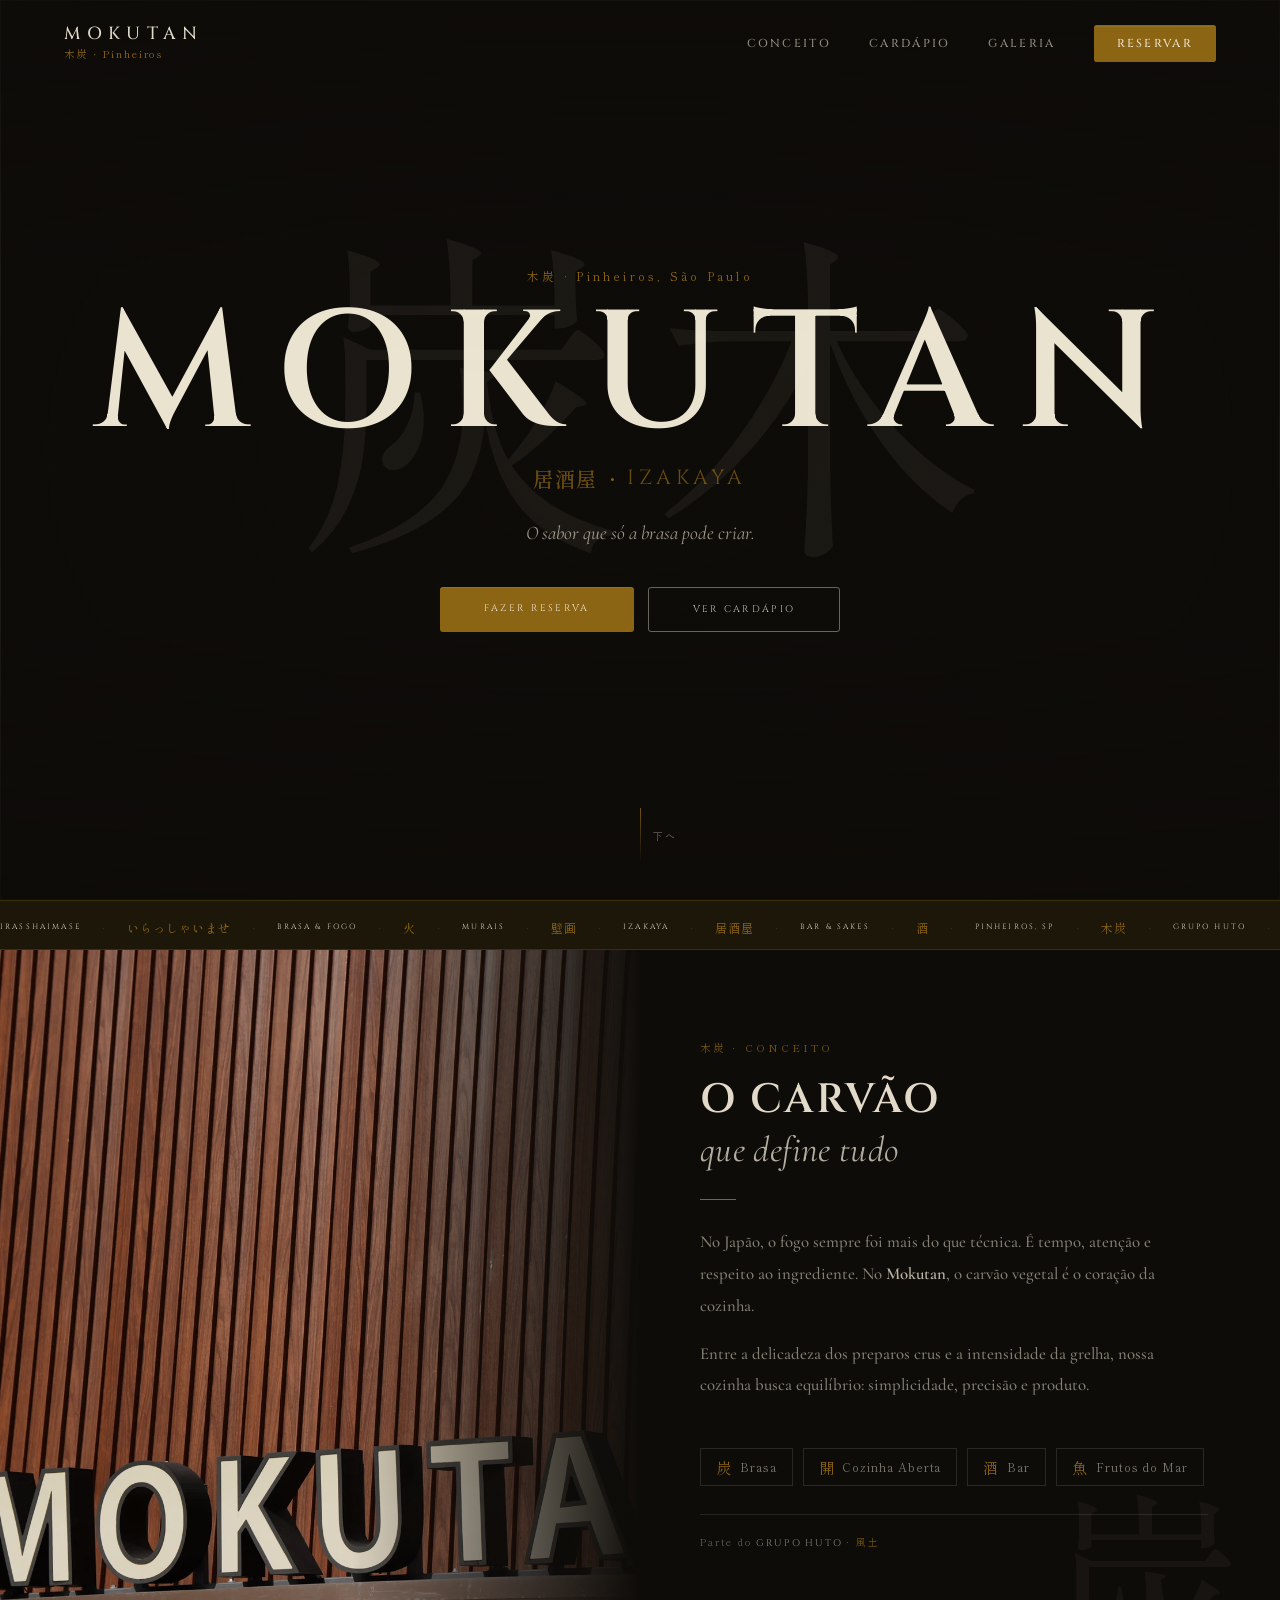
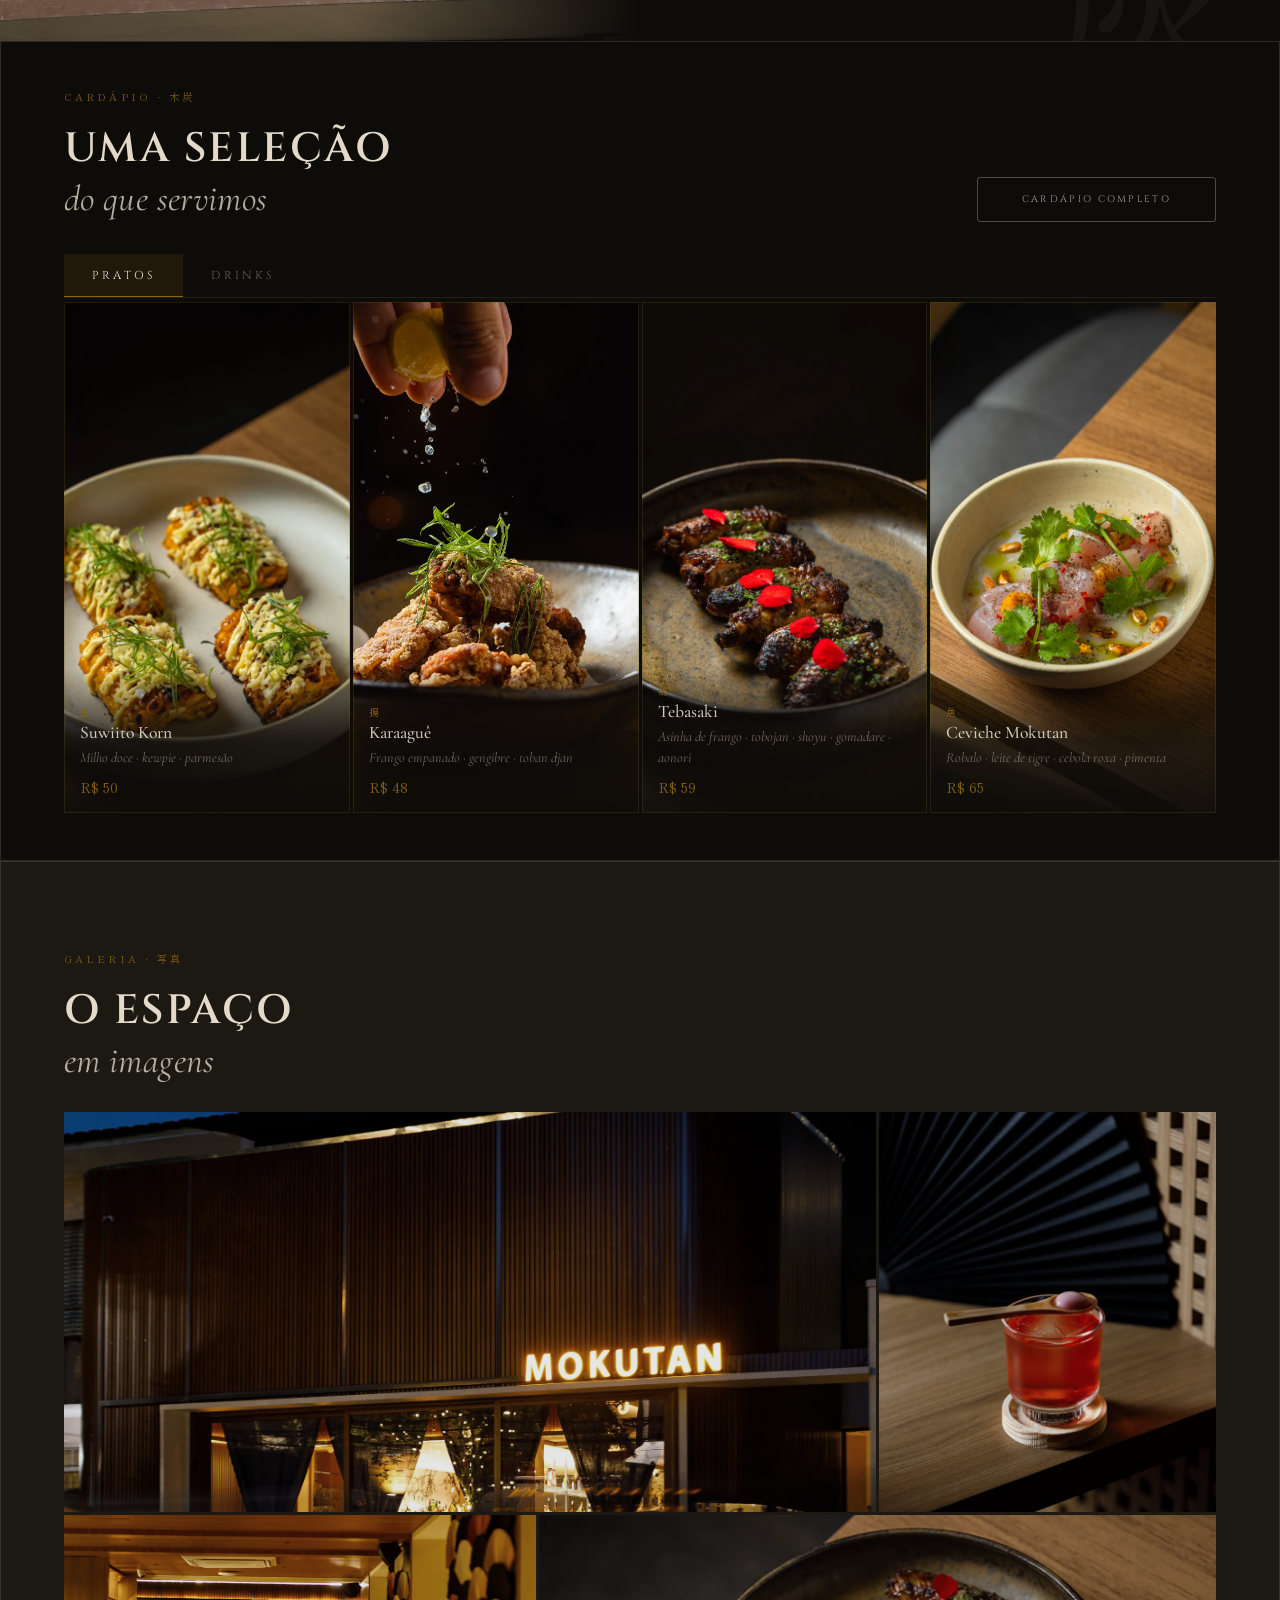
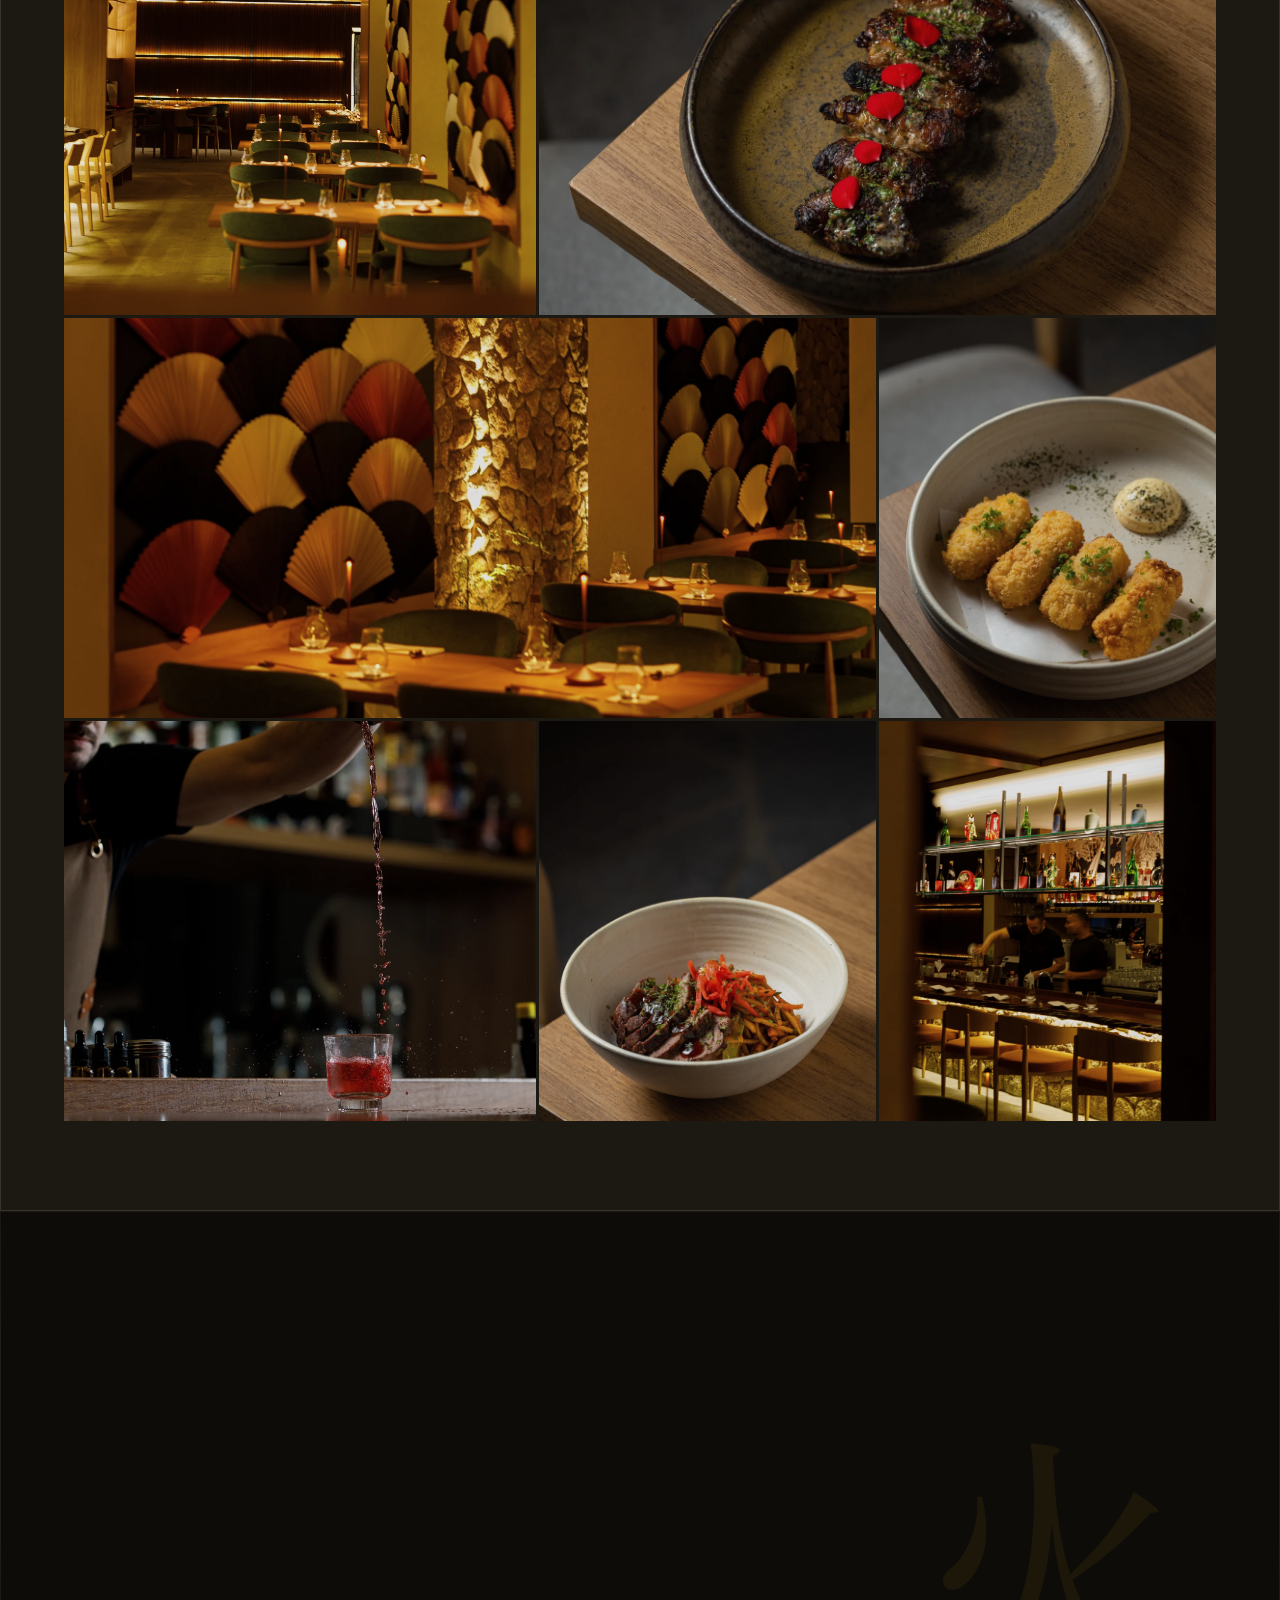
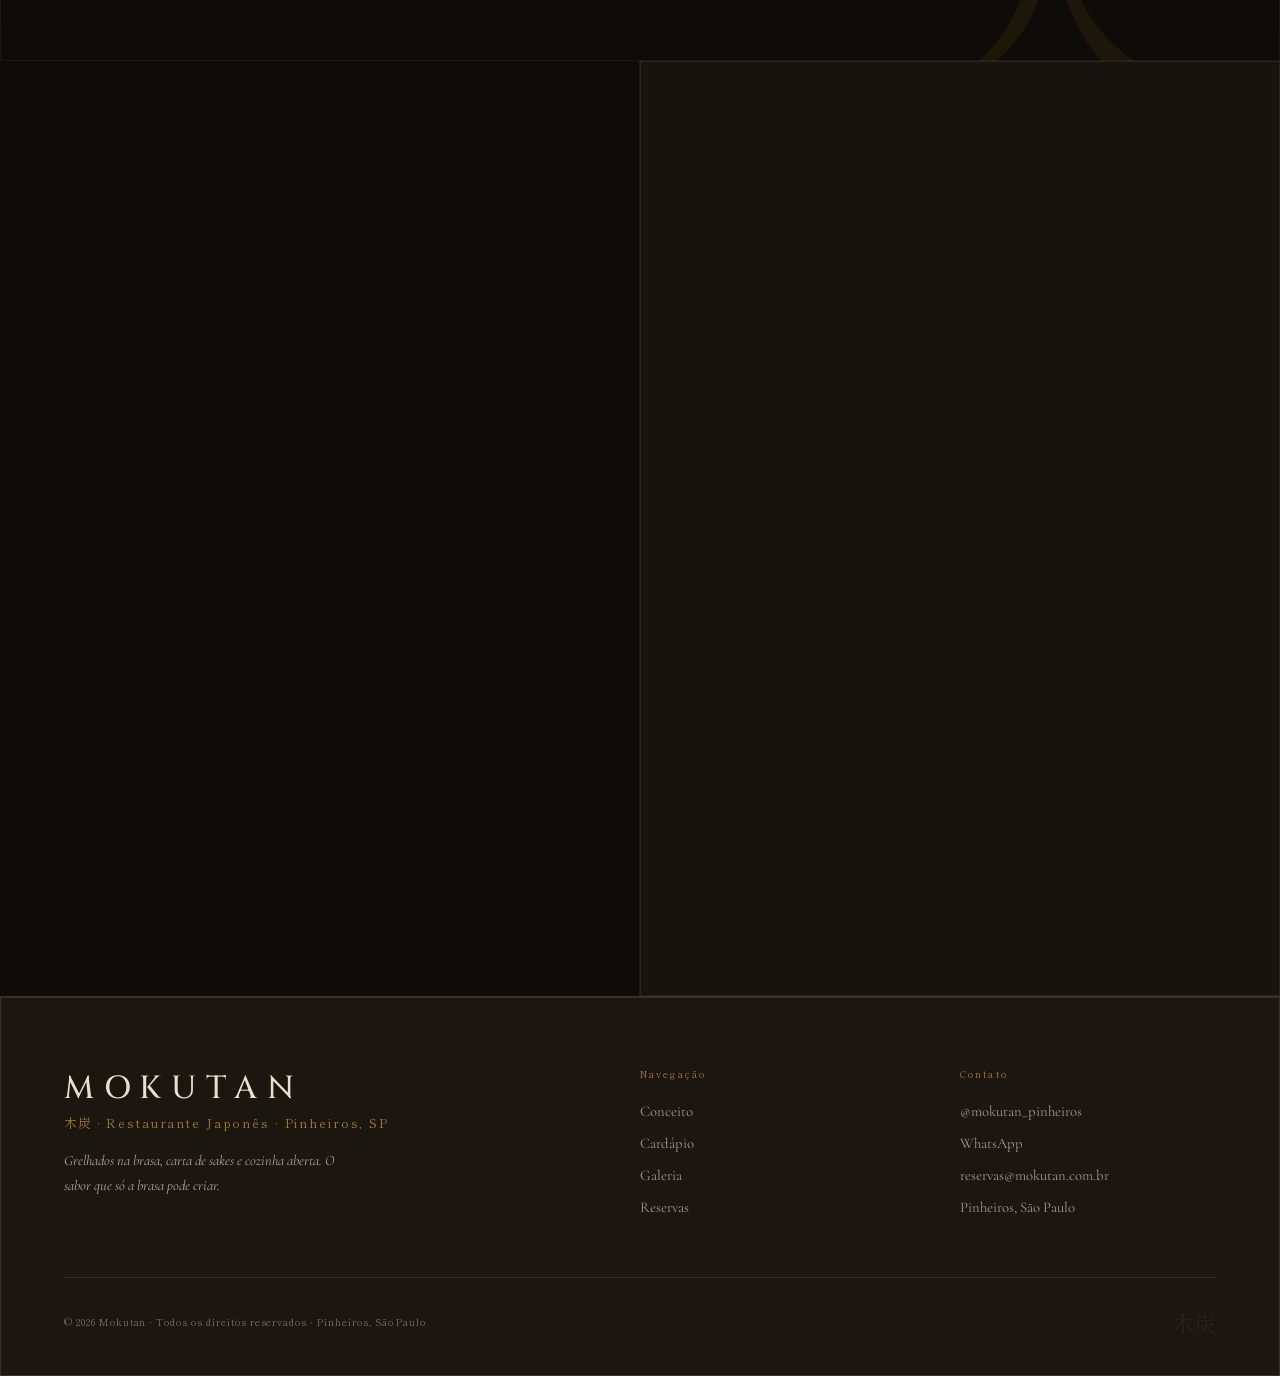
==== commit 4710a648: "feat: galeria redesenhada + novas fotos do shoot S4A6xxx - Bento grid com 4 linhas uniformes de 400p" ====
--- a/index.html
+++ b/index.html
@@ -159,7 +159,7 @@
       <p class="body-text rv d2" id="c-body1">No Japão, o fogo sempre foi mais do que técnica. É tempo, atenção e respeito ao ingrediente. No <strong>Mokutan</strong>, o carvão vegetal é o coração da cozinha.</p>
       <p class="body-text rv d3" id="c-body2">Entre a delicadeza dos preparos crus e a intensidade da grelha, nossa cozinha busca equilíbrio: simplicidade, precisão e produto.</p>
     </div>
-    <div class="pills rv d3">
+    <div class="pills rv d3" hidden>
       <button class="pill" type="button" data-pill="brasa"><span class="pill-jp">炭</span>Brasa</button>
       <button class="pill" type="button" data-pill="cozinha"><span class="pill-jp">開</span>Cozinha Aberta</button>
       <button class="pill" type="button" data-pill="bar"><span class="pill-jp">酒</span>Bar</button>
@@ -181,49 +181,49 @@
   </div>
 
   <div class="tabs rv" role="tablist" aria-label="Categorias do cardápio">
-    <div class="tab on" role="tab" data-tab="sumibi" aria-selected="true" aria-controls="p-sumibi" tabindex="0">Sumibi</div>
-    <div class="tab" role="tab" data-tab="hire" aria-selected="false" aria-controls="p-hire" tabindex="-1">Hire</div>
-    <div class="tab" role="tab" data-tab="nama" aria-selected="false" aria-controls="p-nama" tabindex="-1">Nama</div>
-    <div class="tab" role="tab" data-tab="kanmi" aria-selected="false" aria-controls="p-kanmi" tabindex="-1">Kanmi</div>
+    <div class="tab on" role="tab" data-tab="sumibi" aria-selected="true" aria-controls="p-sumibi" tabindex="0">Pratos</div>
+    <div class="tab" role="tab" data-tab="hire" aria-selected="false" aria-controls="p-hire" tabindex="-1" hidden>Hire</div>
+    <div class="tab" role="tab" data-tab="nama" aria-selected="false" aria-controls="p-nama" tabindex="-1" hidden>Nama</div>
+    <div class="tab" role="tab" data-tab="kanmi" aria-selected="false" aria-controls="p-kanmi" tabindex="-1" hidden>Kanmi</div>
     <div class="tab" role="tab" data-tab="drinks" aria-selected="false" aria-controls="p-drinks" tabindex="-1">Drinks</div>
-    <div class="tab" role="tab" data-tab="saques" aria-selected="false" aria-controls="p-saques" tabindex="-1">Saquês</div>
-    <div class="tab" role="tab" data-tab="vinhos" aria-selected="false" aria-controls="p-vinhos" tabindex="-1">Vinhos</div>
+    <div class="tab" role="tab" data-tab="saques" aria-selected="false" aria-controls="p-saques" tabindex="-1" hidden>Saquês</div>
+    <div class="tab" role="tab" data-tab="vinhos" aria-selected="false" aria-controls="p-vinhos" tabindex="-1" hidden>Vinhos</div>
     <span class="tab-ind" id="tab-ind" aria-hidden="true"></span>
   </div>
 
   <div class="panel on" role="tabpanel" id="p-sumibi">
     <div class="mgrid">
       <div class="mitem" data-bg="img/webp/pratos/_S4A2555.webp"><div><span class="mi-jp">玉</span><div class="mi-name">Suwiito Korn</div><div class="mi-desc">Milho doce · kewpie · parmesão</div></div><div class="mi-price">R$ 50</div></div>
-      <div class="mitem" data-bg="img/webp/pratos/_S4A2654.webp"><div><span class="mi-jp">豚</span><div class="mi-name">Nikuman Buta</div><div class="mi-desc">Bao · costela · sunomono · maionese de shissô</div></div><div class="mi-price">R$ 58</div></div>
+      <div class="mitem" data-bg="img/webp/pratos/_S4A2638.webp" data-bg-size="140%" data-bg-pos="center bottom"><div><span class="mi-jp">揚</span><div class="mi-name">Karaaguê</div><div class="mi-desc">Frango empanado · gengibre · toban djan</div></div><div class="mi-price">R$ 48</div></div>
       <div class="mitem" data-bg="img/webp/pratos/_S4A2567.webp"><div><span class="mi-jp">鶏</span><div class="mi-name">Tebasaki</div><div class="mi-desc">Asinha de frango · tobojan · shoyu · gomadare · aonori</div></div><div class="mi-price">R$ 59</div></div>
-      <div class="mitem" data-bg="img/webp/pratos/_S4A2522.webp"><div><span class="mi-jp">茄</span><div class="mi-name">Nassu</div><div class="mi-desc">Berinjela · missô · vinagrete cebola roxa</div></div><div class="mi-price">R$ 41</div></div>
+      <div class="mitem" data-bg="img/webp/pratos/_S4A2519.webp"><div><span class="mi-jp">魚</span><div class="mi-name">Ceviche Mokutan</div><div class="mi-desc">Robalo · leite de tigre · cebola roxa · pimenta</div></div><div class="mi-price">R$ 65</div></div>
     </div>
   </div>
 
   <div class="panel" role="tabpanel" id="p-hire">
     <div class="mgrid">
       <div class="mitem" data-bg="img/webp/pratos/_S4A2535.webp"><div><span class="mi-jp">海</span><div class="mi-name">Ebi Gyoza</div><div class="mi-desc">Gyoza de camarão · creme de milho · caldo de missô · layu</div></div><div class="mi-price">R$ 60</div></div>
-      <div class="mitem" data-bg="img/webp/pratos/_S4A2536.webp"><div><span class="mi-jp">鴨</span><div class="mi-name">Kamo no Harumaki</div><div class="mi-desc">Rolinho primavera · coxa de pato desfiada · vinho tinto</div></div><div class="mi-price">R$ 50</div></div>
-      <div class="mitem" data-bg="img/webp/pratos/_S4A2537.webp"><div><span class="mi-jp">烏</span><div class="mi-name">Ika Nirá</div><div class="mi-desc">Lula · broto de alho · sakê · kewpie · tobajan</div></div><div class="mi-price">R$ 49</div></div>
-      <div class="mitem" data-bg="img/webp/pratos/_S4A2540.webp"><div><span class="mi-jp">鮪</span><div class="mi-name">Tuna Wakamê</div><div class="mi-desc">Pastel gyoza · tartare de atum · maionese wasabi · alga wakamê</div></div><div class="mi-price">R$ 58</div></div>
+      <div class="mitem"><div><span class="mi-jp">鴨</span><div class="mi-name">Kamo no Harumaki</div><div class="mi-desc">Rolinho primavera · coxa de pato desfiada · vinho tinto</div></div><div class="mi-price">R$ 50</div></div>
+      <div class="mitem"><div><span class="mi-jp">烏</span><div class="mi-name">Ika Nirá</div><div class="mi-desc">Lula · broto de alho · sakê · kewpie · tobajan</div></div><div class="mi-price">R$ 49</div></div>
+      <div class="mitem"><div><span class="mi-jp">鮪</span><div class="mi-name">Tuna Wakamê</div><div class="mi-desc">Pastel gyoza · tartare de atum · maionese wasabi · alga wakamê</div></div><div class="mi-price">R$ 58</div></div>
     </div>
   </div>
 
   <div class="panel" role="tabpanel" id="p-drinks">
     <div class="mgrid">
-      <div class="mitem" data-bg="img/webp/bebidas/_S4A2579.webp"><div><span class="mi-jp">炭</span><div class="mi-name">Binchotan</div><div class="mi-desc">Bourbon whiskey · Laphroaig · alcatrão · caramelo de shoyu · limão</div></div><div class="mi-price">R$ 50</div></div>
-      <div class="mitem" data-bg="img/webp/bebidas/_S4A2580.webp"><div><span class="mi-jp">梅</span><div class="mi-name">Guaba</div><div class="mi-desc">Cachaça de goiabada cascão · Umeshu · cordial cítrico</div></div><div class="mi-price">R$ 50</div></div>
-      <div class="mitem" data-bg="img/webp/bebidas/_S4A2589.webp"><div><span class="mi-jp">鶴</span><div class="mi-name">Tsuru</div><div class="mi-desc">Bourbon whiskey · Umeshu · limão · Aperol · óleo de shissô</div></div><div class="mi-price">R$ 50</div></div>
-      <div class="mitem" data-bg="img/webp/bebidas/_S4A2591.webp"><div><span class="mi-jp">花</span><div class="mi-name">Hana</div><div class="mi-desc">Roku Gin · chá de jasmim · lichia · licor flor de sabugueiro · limão</div></div><div class="mi-price">R$ 48</div></div>
+      <div class="mitem" data-bg="img/webp/bebidas/_S4A6947.webp"><div><span class="mi-jp">柚</span><div class="mi-name">Tantaka</div><div class="mi-desc">Shochu Tantakatan · yuzu · limão · shissô · gaseificação</div></div><div class="mi-price">R$ 50</div></div>
+      <div class="mitem" data-bg="img/webp/bebidas/_S4A2656.webp"><div><span class="mi-jp">梅</span><div class="mi-name">Guaba</div><div class="mi-desc">Cachaça de goiabada cascão · Umeshu · cordial cítrico</div></div><div class="mi-price">R$ 50</div></div>
+      <div class="mitem" data-bg="img/webp/bebidas/_S4A2579.webp" data-bg-size="150%" data-bg-pos="center 75%"><div><span class="mi-jp">鶴</span><div class="mi-name">Tsuru</div><div class="mi-desc">Bourbon whiskey · Umeshu · limão · Aperol · óleo de shissô</div></div><div class="mi-price">R$ 50</div></div>
+      <div class="mitem" data-bg="img/webp/bebidas/_S4A2541.webp"><div><span class="mi-jp">草</span><div class="mi-name">Honzo Wamyo</div><div class="mi-desc">Gin · Awamori · cupuaçu · concentrado de caju · wasabi · limão</div></div><div class="mi-price">R$ 50</div></div>
     </div>
   </div>
 
   <div class="panel" role="tabpanel" id="p-saques">
     <div class="sgrid">
-      <div class="sitem" data-bg="img/webp/bebidas/_S4A2608.webp"><div class="sname">Miyako Homare</div><div class="stype">純米 · Junmai</div><div class="sdesc">Leve e delicado, com notas sutis de arroz e leve dulcor. Final limpo e refrescante.</div><div class="sprices"><span>Taça <strong>R$ 48</strong></span><span>2 L <strong>R$ 480</strong></span></div></div>
-      <div class="sitem" data-bg="img/webp/bebidas/_S4A2609.webp"><div class="sname">Banshu Nishiki</div><div class="stype">純米 · Junmai</div><div class="sdesc">Elegante e equilibrado, com boa estrutura e leve mineralidade. Fresco e gastronômico.</div><div class="sprices"><span>Taça <strong>R$ 53</strong></span><span>1,8 L <strong>R$ 480</strong></span></div></div>
-      <div class="sitem" data-bg="img/webp/bebidas/_S4A2610.webp"><div class="sname">Shichida Junmai</div><div class="stype">純米 · Junmai</div><div class="sdesc">Gastronômico com corpo presente e profundo umami. Excelente com yakitori.</div><div class="sprices"><span>720 ml <strong>R$ 595</strong></span></div></div>
-      <div class="sitem" data-bg="img/webp/bebidas/_S4A2614.webp"><div class="sname">Nanbu Bijin <span class="mi-badge">Seleção da Casa</span></div><div class="stype">特別純米 · Tokubetsu Junmai</div><div class="sdesc">Elegante e aromático, com notas sutis de frutas brancas e final refinado.</div><div class="sprices"><span>720 ml <strong>R$ 630</strong></span></div></div>
+      <div class="sitem"><div class="sname">Miyako Homare</div><div class="stype">純米 · Junmai</div><div class="sdesc">Leve e delicado, com notas sutis de arroz e leve dulcor. Final limpo e refrescante.</div><div class="sprices"><span>Taça <strong>R$ 48</strong></span><span>2 L <strong>R$ 480</strong></span></div></div>
+      <div class="sitem"><div class="sname">Banshu Nishiki</div><div class="stype">純米 · Junmai</div><div class="sdesc">Elegante e equilibrado, com boa estrutura e leve mineralidade. Fresco e gastronômico.</div><div class="sprices"><span>Taça <strong>R$ 53</strong></span><span>1,8 L <strong>R$ 480</strong></span></div></div>
+      <div class="sitem"><div class="sname">Shichida Junmai</div><div class="stype">純米 · Junmai</div><div class="sdesc">Gastronômico com corpo presente e profundo umami. Excelente com yakitori.</div><div class="sprices"><span>720 ml <strong>R$ 595</strong></span></div></div>
+      <div class="sitem"><div class="sname">Nanbu Bijin <span class="mi-badge">Seleção da Casa</span></div><div class="stype">特別純米 · Tokubetsu Junmai</div><div class="sdesc">Elegante e aromático, com notas sutis de frutas brancas e final refinado.</div><div class="sprices"><span>720 ml <strong>R$ 630</strong></span></div></div>
     </div>
   </div>
 
@@ -239,17 +239,17 @@
   <div class="panel" role="tabpanel" id="p-kanmi">
     <div class="mgrid">
       <div class="mitem" data-bg="img/webp/pratos/_S4A2560.webp"><div><span class="mi-jp">甘</span><div class="mi-name">Romeu e Julieta</div><div class="mi-desc">Goiabada artesanal · sorvete de queijo · suspiro</div></div><div class="mi-price">R$ 32</div></div>
-      <div class="mitem" data-bg="img/webp/pratos/_S4A2561.webp"><div><span class="mi-jp">抹</span><div class="mi-name">Matchá Chiffon</div><div class="mi-desc">Bolo de matchá · cachaça · sorvete de mel · três leites</div></div><div class="mi-price">R$ 38</div></div>
+      <div class="mitem" data-bg="img/webp/pratos/_S4A2561.webp"><div><span class="mi-jp">蜜</span><div class="mi-name">Rabanada</div><div class="mi-desc">Pão de brioche · creme holandês · sorvete de mel</div></div><div class="mi-price">R$ 38</div></div>
       <div class="mitem" data-bg="img/webp/pratos/_S4A2563.webp"><div><span class="mi-jp">米</span><div class="mi-name">Raisu Pudingu</div><div class="mi-desc">Arroz doce · missô · caramelo de shoyu · nozes · sorvete de creme</div></div><div class="mi-price">R$ 36</div></div>
     </div>
   </div>
 
   <div class="panel" role="tabpanel" id="p-vinhos">
     <div class="sgrid">
-      <div class="sitem" data-bg="img/webp/bebidas/_S4A2679.webp"><div class="sname">Boya Chardonnay</div><div class="stype">Branco · Chile</div><div class="sdesc">Garcés Silva · Valle Leyda</div><div class="sprices"><span>Garrafa <strong>R$ 269</strong></span></div></div>
-      <div class="sitem" data-bg="img/webp/bebidas/_S4A2680.webp"><div class="sname">Infinitus Gewürztraminer</div><div class="stype">Branco · Espanha</div><div class="sdesc">Cosecheros y Criadores · Castilla</div><div class="sprices"><span>Garrafa <strong>R$ 262</strong></span></div></div>
-      <div class="sitem" data-bg="img/webp/bebidas/_S4A2681.webp"><div class="sname">Lapostolle Apalta</div><div class="stype">Tinto · Chile</div><div class="sdesc">Lapostolle · Apalta</div><div class="sprices"><span>Garrafa <strong>R$ 462</strong></span></div></div>
-      <div class="sitem" data-bg="img/webp/bebidas/_S4A2683.webp"><div class="sname">Braccale</div><div class="stype">Tinto · Itália</div><div class="sdesc">Castello di Montepo · Toscana</div><div class="sprices"><span>Garrafa <strong>R$ 449</strong></span></div></div>
+      <div class="sitem"><div class="sname">Boya Chardonnay</div><div class="stype">Branco · Chile</div><div class="sdesc">Garcés Silva · Valle Leyda</div><div class="sprices"><span>Garrafa <strong>R$ 269</strong></span></div></div>
+      <div class="sitem"><div class="sname">Infinitus Gewürztraminer</div><div class="stype">Branco · Espanha</div><div class="sdesc">Cosecheros y Criadores · Castilla</div><div class="sprices"><span>Garrafa <strong>R$ 262</strong></span></div></div>
+      <div class="sitem"><div class="sname">Lapostolle Apalta</div><div class="stype">Tinto · Chile</div><div class="sdesc">Lapostolle · Apalta</div><div class="sprices"><span>Garrafa <strong>R$ 462</strong></span></div></div>
+      <div class="sitem"><div class="sname">Braccale</div><div class="stype">Tinto · Itália</div><div class="sdesc">Castello di Montepo · Toscana</div><div class="sprices"><span>Garrafa <strong>R$ 449</strong></span></div></div>
     </div>
   </div>
 
@@ -262,57 +262,56 @@
       <p class="lbl rv">Galeria · 写真</p>
       <h2 class="heading rv d1">O espaço<br><span class="heading-i">em imagens</span></h2>
     </div>
-    <div class="gal-nav rv d2">
-      <button class="gnav" id="gprev" aria-label="Foto anterior">
-        <svg viewBox="0 0 24 24"><polyline points="15 18 9 12 15 6"/></svg>
-      </button>
-      <button class="gnav" id="gnext" aria-label="Próxima foto">
-        <svg viewBox="0 0 24 24"><polyline points="9 18 15 12 9 6"/></svg>
-      </button>
-    </div>
+    <p class="gal-hint rv d2">Clique para ampliar · クリック</p>
   </div>
   <div class="gtrack" id="gt">
-    <!-- 1: fachada -->
-    <div class="gitem">
-      <img src="img/webp/ambiente/DSC00494.webp" alt="Fachada Mokutan Pinheiros" width="460" height="520" loading="lazy">
+    <div class="gitem">
+      <img src="img/webp/ambiente/_S4A6777.webp" alt="Fachada Mokutan à noite" width="460" height="520" loading="lazy">
+      <div class="gitem-lbl">Mokutan · 木炭</div>
+    </div>
+    <div class="gitem">
+      <img src="img/webp/bebidas/_S4A6903.webp" alt="Drink autoral Mokutan" width="380" height="520" loading="lazy">
+      <div class="gitem-lbl">Drinks · 酒</div>
+    </div>
+    <div class="gitem">
+      <img src="img/webp/ambiente/_S4A6831.webp" alt="Salão Mokutan" width="360" height="520" loading="lazy">
       <div class="gitem-lbl">Espaço · 空間</div>
     </div>
-    <!-- 2, 3: pratos na brasa -->
-    <div class="gitem">
-      <img src="img/webp/pratos/_S4A2516.webp" alt="Pratos Mokutan" width="320" height="520" loading="lazy">
+    <div class="gitem">
+      <img src="img/webp/pratos/_S4A2557.webp" alt="Grelhados na brasa" width="1401" height="933" loading="lazy">
       <div class="gitem-lbl">Brasa · 炭</div>
     </div>
     <div class="gitem">
-      <img src="img/webp/pratos/_S4A2565.webp" alt="Grelhados na brasa" width="500" height="520" loading="lazy">
-      <div class="gitem-lbl">Brasa · 炭</div>
-    </div>
-    <!-- placeholder-4: aguardando img/murais/mural-01.jpg -->
-    <div class="gitem gitem-ph hidden" aria-hidden="true">
-      <div class="gitem-lbl">Arte · 壁画</div>
-    </div>
-    <!-- 5: drinks -->
-    <div class="gitem">
-      <img src="img/webp/bebidas/_S4A2579.webp" alt="Drinks Mokutan" width="440" height="520" loading="lazy">
+      <img src="img/webp/ambiente/_S4A6808.webp" alt="Salão Mokutan com leques" width="360" height="520" loading="lazy">
+      <div class="gitem-lbl">Espaço · 空間</div>
+    </div>
+    <div class="gitem">
+      <img src="img/webp/pratos/_S4A2608.webp" alt="Pratos Mokutan" width="440" height="520" loading="lazy">
+      <div class="gitem-lbl">Hire · 火麗</div>
+    </div>
+    <div class="gitem">
+      <img src="img/webp/bebidas/_S4A6892.webp" alt="Barman Mokutan" width="320" height="520" loading="lazy">
       <div class="gitem-lbl">Drinks · 酒</div>
     </div>
-    <!-- 6: espaço -->
-    <div class="gitem">
-      <img src="img/webp/ambiente/DSC00490.webp" alt="Letreiro Mokutan" width="360" height="520" loading="lazy">
-      <div class="gitem-lbl">Espaço · 空間</div>
-    </div>
-    <!-- 7: prato destaque — wide no mobile (16:9) -->
-    <div class="gitem">
-      <img src="img/webp/pratos/_S4A2638.webp" alt="Pratos Mokutan" width="320" height="520" loading="lazy">
-      <div class="gitem-lbl">Brasa · 炭</div>
-    </div>
-    <!-- placeholder-8: aguardando img/murais/mural-02.jpg -->
-    <div class="gitem gitem-ph hidden" aria-hidden="true">
-      <div class="gitem-lbl">Arte · 壁画</div>
-    </div>
-    <!-- placeholder-9: aguardando img/murais/mural-03.jpg -->
-    <div class="gitem gitem-ph hidden" aria-hidden="true">
-      <div class="gitem-lbl">Arte · 壁画</div>
-    </div>
+    <div class="gitem">
+      <img src="img/webp/pratos/_S4A2626.webp" alt="Sumibi Mokutan" width="480" height="520" loading="lazy">
+      <div class="gitem-lbl">Sumibi · 炭火</div>
+    </div>
+    <div class="gitem">
+      <img src="img/webp/ambiente/_S4A6839.webp" alt="Bar Mokutan" width="400" height="520" loading="lazy">
+      <div class="gitem-lbl">Bar · 酒場</div>
+    </div>
+  </div>
+
+  <!-- LIGHTBOX -->
+  <div class="lb-modal" id="lb" role="dialog" aria-modal="true" aria-label="Galeria de fotos">
+    <button class="lb-close" id="lb-close" aria-label="Fechar">&#215;</button>
+    <button class="lb-nav lb-prev" id="lb-prev" aria-label="Anterior">&#8249;</button>
+    <button class="lb-nav lb-next" id="lb-next" aria-label="Próximo">&#8250;</button>
+    <div class="lb-main">
+      <img class="lb-img" id="lb-img" src="" alt="">
+    </div>
+    <div class="lb-strip" id="lb-strip"></div>
   </div>
 </section>
 
--- a/css/main.css
+++ b/css/main.css
@@ -245,10 +245,12 @@
   overflow: hidden;
 }
 .c-img img {
+  position: absolute;
+  inset: 0;
   width: 100%;
   height: 100%;
   object-fit: cover;
-  display: block;
+  object-position: center bottom;
   filter: brightness(.88) saturate(.9);
   transition: opacity .35s cubic-bezier(0.25,0.46,0.45,0.94), transform .9s cubic-bezier(0.25,0.46,0.45,0.94), filter .9s cubic-bezier(0.25,0.46,0.45,0.94);
 }
@@ -279,7 +281,7 @@
   content: '炭';
   position: absolute;
   bottom: -40px;
-  right: -24px;
+  right: 32px;
   font-family: var(--font-japanese);
   font-size: clamp(10rem, 16vw, 18rem);
   color: rgba(122,92,18,.04);
@@ -519,85 +521,35 @@
 /* ── GALERIA ── */
 .galeria {
   background: var(--bg2);
-  padding: 90px 0 90px max(64px, calc(50% - 680px));
-  overflow: hidden;
+  padding: 90px max(64px, calc(50% - 680px));
   position: relative;
 }
-/* fade direita — indica scroll e enquadra o track */
-.galeria::after {
-  content: '';
-  position: absolute;
-  top: 0;
-  right: 0;
-  bottom: 0;
-  width: clamp(120px, 12vw, 280px);
-  background: linear-gradient(to right, transparent 0%, #1c1812 100%);
-  pointer-events: none;
-  z-index: 2;
-}
+.galeria::after { display: none; }
 .gal-hd {
-  margin-bottom: 46px;
-  padding-right: max(64px, calc(50vw - 680px));
-  display: flex;
-  flex-direction: column;
-  align-items: flex-start;
-  gap: 20px;
+  display: flex;
+  align-items: flex-end;
+  justify-content: space-between;
+  margin-bottom: 28px;
   position: relative;
   z-index: 3;
 }
-.gal-nav {
-  display: flex;
-  gap: 8px;
-  align-items: center;
-}
-.gnav {
-  width: 42px;
-  height: 42px;
-  border: 1px solid var(--rule);
-  background: transparent;
-  cursor: pointer;
-  display: flex;
-  align-items: center;
-  justify-content: center;
-  transition: background .35s cubic-bezier(0.25,0.46,0.45,0.94), border-color .35s cubic-bezier(0.25,0.46,0.45,0.94), transform .48s cubic-bezier(0.34,1.56,0.64,1), box-shadow .35s cubic-bezier(0.25,0.46,0.45,0.94);
-  flex-shrink: 0;
-}
-.gnav:hover {
-  background: var(--bg3);
-  border-color: var(--ember);
-  transform: scale(1.1);
-  box-shadow: 0 4px 16px rgba(140,101,20,.2);
-}
-.gnav svg {
-  width: 18px;
-  height: 18px;
-  stroke: var(--smoke);
-  fill: none;
-  stroke-width: 1.5;
-  stroke-linecap: round;
-  stroke-linejoin: round;
-}
-.gnav:hover svg { stroke: var(--ember); }
+.gal-hint {
+  font-family: var(--font-japanese);
+  font-size: .58rem;
+  letter-spacing: .2em;
+  color: rgba(244,236,217,.22);
+  padding-bottom: 6px;
+  margin: 0;
+}
 .gtrack {
-  display: flex;
-  gap: 10px;
-  cursor: grab;
+  display: grid;
+  grid-template-columns: 1.4fr 1fr 1fr;
+  grid-template-rows: repeat(4, 400px);
+  gap: 3px;
   user-select: none;
-  overflow-x: auto;
-  scrollbar-width: none;
-}
-.gtrack::-webkit-scrollbar { display: none; }
-/* espaçador final — breathing room ao chegar no fim do scroll */
-.gtrack::after {
-  content: '';
-  flex-shrink: 0;
-  width: max(64px, calc(50vw - 680px));
-}
-.gtrack:active {
-  cursor: grabbing;
-}
+}
+.gtrack::after { display: none; }
 .gitem {
-  flex: 0 0 auto;
   overflow: hidden;
   position: relative;
 }
@@ -607,46 +559,139 @@
   object-fit: cover;
   display: block;
   pointer-events: none;
-  transition: filter .65s cubic-bezier(0.25,0.46,0.45,0.94), transform .65s cubic-bezier(0.25,0.46,0.45,0.94);
-  filter: brightness(.94) saturate(.88);
+  transition: filter .7s cubic-bezier(0.25,0.46,0.45,0.94), transform .7s cubic-bezier(0.25,0.46,0.45,0.94);
+  filter: brightness(.9) saturate(.82);
 }
 .gitem:hover img {
-  filter: brightness(1) saturate(1.05);
-  transform: scale(1.04);
-}
-/* label de categoria — revela murais (壁画) e sinaliza identidade dual */
+  filter: brightness(1.04) saturate(1.1);
+  transform: scale(1.05);
+}
 .gitem-lbl {
   position: absolute;
   bottom: 0;
   left: 0;
   right: 0;
-  padding: 44px 16px 16px;
-  background: linear-gradient(to top, rgba(14,12,9,.58) 0%, transparent 100%);
-  font-family: var(--font-japanese);
-  font-size: .6rem;
+  padding: 48px 14px 13px;
+  background: linear-gradient(to top, rgba(14,12,9,.65) 0%, transparent 100%);
+  font-family: var(--font-japanese);
+  font-size: .58rem;
   letter-spacing: .24em;
-  color: rgba(244,236,217,.75);
+  color: rgba(244,236,217,.78);
   opacity: 0;
-  transform: translateY(6px);
-  transition: opacity .45s cubic-bezier(0.16,1,0.3,1), transform .45s cubic-bezier(0.16,1,0.3,1);
+  transform: translateY(5px);
+  transition: opacity .35s cubic-bezier(0.16,1,0.3,1), transform .35s cubic-bezier(0.16,1,0.3,1);
   pointer-events: none;
 }
-.gitem:hover .gitem-lbl {
-  opacity: 1;
-  transform: none;
-}
-.gitem:nth-child(1) { width: 460px; height: 520px; }
-.gitem:nth-child(1) img { object-position: right center; }
-.gitem:nth-child(2) { width: 320px; height: 520px; }
-.gitem:nth-child(3) { width: 500px; height: 520px; }
-.gitem:nth-child(4) { width: 380px; height: 520px; }
-.gitem:nth-child(5) { width: 440px; height: 520px; }
-.gitem:nth-child(6) { width: 360px; height: 520px; }
-.gitem:nth-child(7) { width: 320px; height: 520px; }
-.gitem:nth-child(8) { width: 480px; height: 520px; }
-.gitem:nth-child(9) { width: 400px; height: 520px; }
-/* placeholder — revele removendo display:none quando adicionar a foto */
+.gitem:hover .gitem-lbl { opacity: 1; transform: none; }
+/* bento grid — posicionamento das 9 fotos */
+.gitem:nth-child(1) { grid-column: 1 / 3; grid-row: 1; }
+.gitem:nth-child(2) { grid-column: 3;     grid-row: 1; }
+.gitem:nth-child(3) { grid-column: 1;     grid-row: 2; }
+.gitem:nth-child(4) { grid-column: 2 / 4; grid-row: 2; }
+.gitem:nth-child(5) { grid-column: 1 / 3; grid-row: 3; }
+.gitem:nth-child(6) { grid-column: 3;     grid-row: 3; }
+.gitem:nth-child(7) { grid-column: 1;     grid-row: 4; }
+.gitem:nth-child(8) { grid-column: 2;     grid-row: 4; }
+.gitem:nth-child(9) { grid-column: 3;     grid-row: 4; }
+/* object-position por foto — alinha sujeito dentro da célula */
+.gitem:nth-child(1) img { object-position: center 30%; }
+.gitem:nth-child(2) img { object-position: center 60%; }
+.gitem:nth-child(3) img { object-position: center 65%; }
+.gitem:nth-child(6) img { object-position: center 55%; }
+.gitem:nth-child(7) img { object-position: center 60%; }
+.gitem:nth-child(8) img { object-position: center 55%; }
+.gitem:nth-child(9) img { object-position: center 40%; }
 .gitem-ph { background: linear-gradient(135deg, #1a1410 0%, #241c10 100%); }
+
+/* ── LIGHTBOX ── */
+.lb-modal {
+  display: none;
+  position: fixed;
+  inset: 0;
+  background: rgba(14,12,9,.96);
+  z-index: 9000;
+  flex-direction: column;
+  align-items: center;
+  padding: 52px 80px 0;
+}
+.lb-modal.open { display: flex; }
+.lb-close {
+  position: absolute;
+  top: 16px;
+  right: 24px;
+  background: none;
+  border: none;
+  color: rgba(244,236,217,.45);
+  font-size: 2.2rem;
+  line-height: 1;
+  cursor: pointer;
+  padding: 6px 10px;
+  transition: color .2s;
+}
+.lb-close:hover { color: rgba(244,236,217,.95); }
+.lb-nav {
+  position: absolute;
+  top: calc(50% - 60px);
+  transform: translateY(-50%);
+  background: rgba(14,12,9,.55);
+  border: 1px solid rgba(122,92,18,.3);
+  color: rgba(244,236,217,.55);
+  font-size: 2.2rem;
+  line-height: 1;
+  cursor: pointer;
+  padding: 14px 18px;
+  border-radius: 2px;
+  transition: color .2s, border-color .2s, background .2s;
+}
+.lb-prev { left: 16px; }
+.lb-next { right: 16px; }
+.lb-nav:hover { color: var(--ember); border-color: var(--ember); background: rgba(14,12,9,.85); }
+.lb-main {
+  flex: 1;
+  min-height: 0;
+  width: 100%;
+  display: flex;
+  align-items: center;
+  justify-content: center;
+}
+.lb-img {
+  max-width: 100%;
+  max-height: 100%;
+  object-fit: contain;
+  display: block;
+}
+.lb-strip {
+  width: 100%;
+  display: flex;
+  gap: 6px;
+  padding: 14px 0 20px;
+  overflow-x: auto;
+  scrollbar-width: none;
+  flex-shrink: 0;
+  justify-content: center;
+}
+.lb-strip::-webkit-scrollbar { display: none; }
+.lb-thumb {
+  width: 80px;
+  height: 58px;
+  flex-shrink: 0;
+  cursor: pointer;
+  overflow: hidden;
+  border: 2px solid transparent;
+  border-radius: 2px;
+  opacity: .4;
+  transition: border-color .2s, opacity .2s;
+}
+.lb-thumb.active { border-color: rgba(140,101,20,.85); opacity: 1; }
+.lb-thumb:hover:not(.active) { opacity: .72; }
+.lb-thumb img { width: 100%; height: 100%; object-fit: cover; }
+@media (max-width: 640px) {
+  .lb-modal { padding: 44px 0 0; }
+  .lb-nav { top: auto; bottom: 84px; transform: none; font-size: 1.6rem; padding: 10px 14px; }
+  .lb-prev { left: 10px; }
+  .lb-next { right: 10px; }
+  .lb-strip { padding: 10px 12px 16px; justify-content: flex-start; }
+}
 
 /* ── QUOTE / FOGO ── */
 .fogo {
@@ -1159,8 +1204,8 @@
   position: absolute;
   inset: 0;
   background-image: var(--bg);
-  background-size: cover;
-  background-position: center;
+  background-size: var(--bg-size, cover);
+  background-position: var(--bg-pos, center);
   z-index: 0;
   transition: transform .85s cubic-bezier(0.25,0.46,0.45,0.94);
 }
@@ -1172,7 +1217,7 @@
   content: '';
   position: absolute;
   inset: 0;
-  background: linear-gradient(to bottom, rgba(14,12,9,0) 0%, rgba(14,12,9,0) 52%, rgba(14,12,9,.82) 72%, rgba(14,12,9,.97) 100%);
+  background: linear-gradient(to bottom, rgba(14,12,9,0) 0%, rgba(14,12,9,0) 72%, rgba(14,12,9,.82) 86%, rgba(14,12,9,.97) 100%);
   box-shadow: inset 0 0 0 1px rgba(122,92,18,.25);
   z-index: 1;
 }
@@ -1226,20 +1271,30 @@
   .cardapio .sgrid { grid-template-columns: repeat(2, 1fr); }
   #p-kanmi .mgrid  { grid-template-columns: repeat(2, 1fr); }
 
-  /* galeria — mantém scroll horizontal no tablet */
-  .galeria      { padding: 72px 0 72px 28px; }
-  .gal-hd       { gap: 12px; padding-right: 0; }
-  .gal-nav      { padding-right: 28px; }
-  .gitem        { height: 380px; }
-  .gitem:nth-child(1) { width: 300px; }
-  .gitem:nth-child(2) { width: 220px; }
-  .gitem:nth-child(3) { width: 340px; }
-  .gitem:nth-child(4) { width: 260px; }
-  .gitem:nth-child(5) { width: 300px; }
-  .gitem:nth-child(6) { width: 240px; }
-  .gitem:nth-child(7) { width: 220px; }
-  .gitem:nth-child(8) { width: 320px; }
-  .gitem:nth-child(9) { width: 280px; }
+  /* galeria — scroll horizontal no tablet */
+  .galeria      { padding: 72px 28px; }
+  .gal-hd       { flex-direction: column; align-items: flex-start; gap: 12px; }
+  .gal-hint     { display: none; }
+  .gtrack {
+    display: flex;
+    gap: 8px;
+    cursor: grab;
+    overflow-x: auto;
+    overflow-y: hidden;
+    scrollbar-width: none;
+  }
+  .gtrack:active { cursor: grabbing; }
+  .gtrack::after { display: block; content: ''; flex-shrink: 0; width: 28px; }
+  .gitem        { flex: 0 0 auto; height: 360px; grid-column: auto; grid-row: auto; }
+  .gitem:nth-child(1) { width: 280px; }
+  .gitem:nth-child(2) { width: 200px; }
+  .gitem:nth-child(3) { width: 320px; }
+  .gitem:nth-child(4) { width: 420px; }
+  .gitem:nth-child(5) { width: 280px; }
+  .gitem:nth-child(6) { width: 220px; }
+  .gitem:nth-child(7) { width: 200px; }
+  .gitem:nth-child(8) { width: 300px; }
+  .gitem:nth-child(9) { width: 260px; }
 
   .fogo         { padding: 60px 28px; }
 
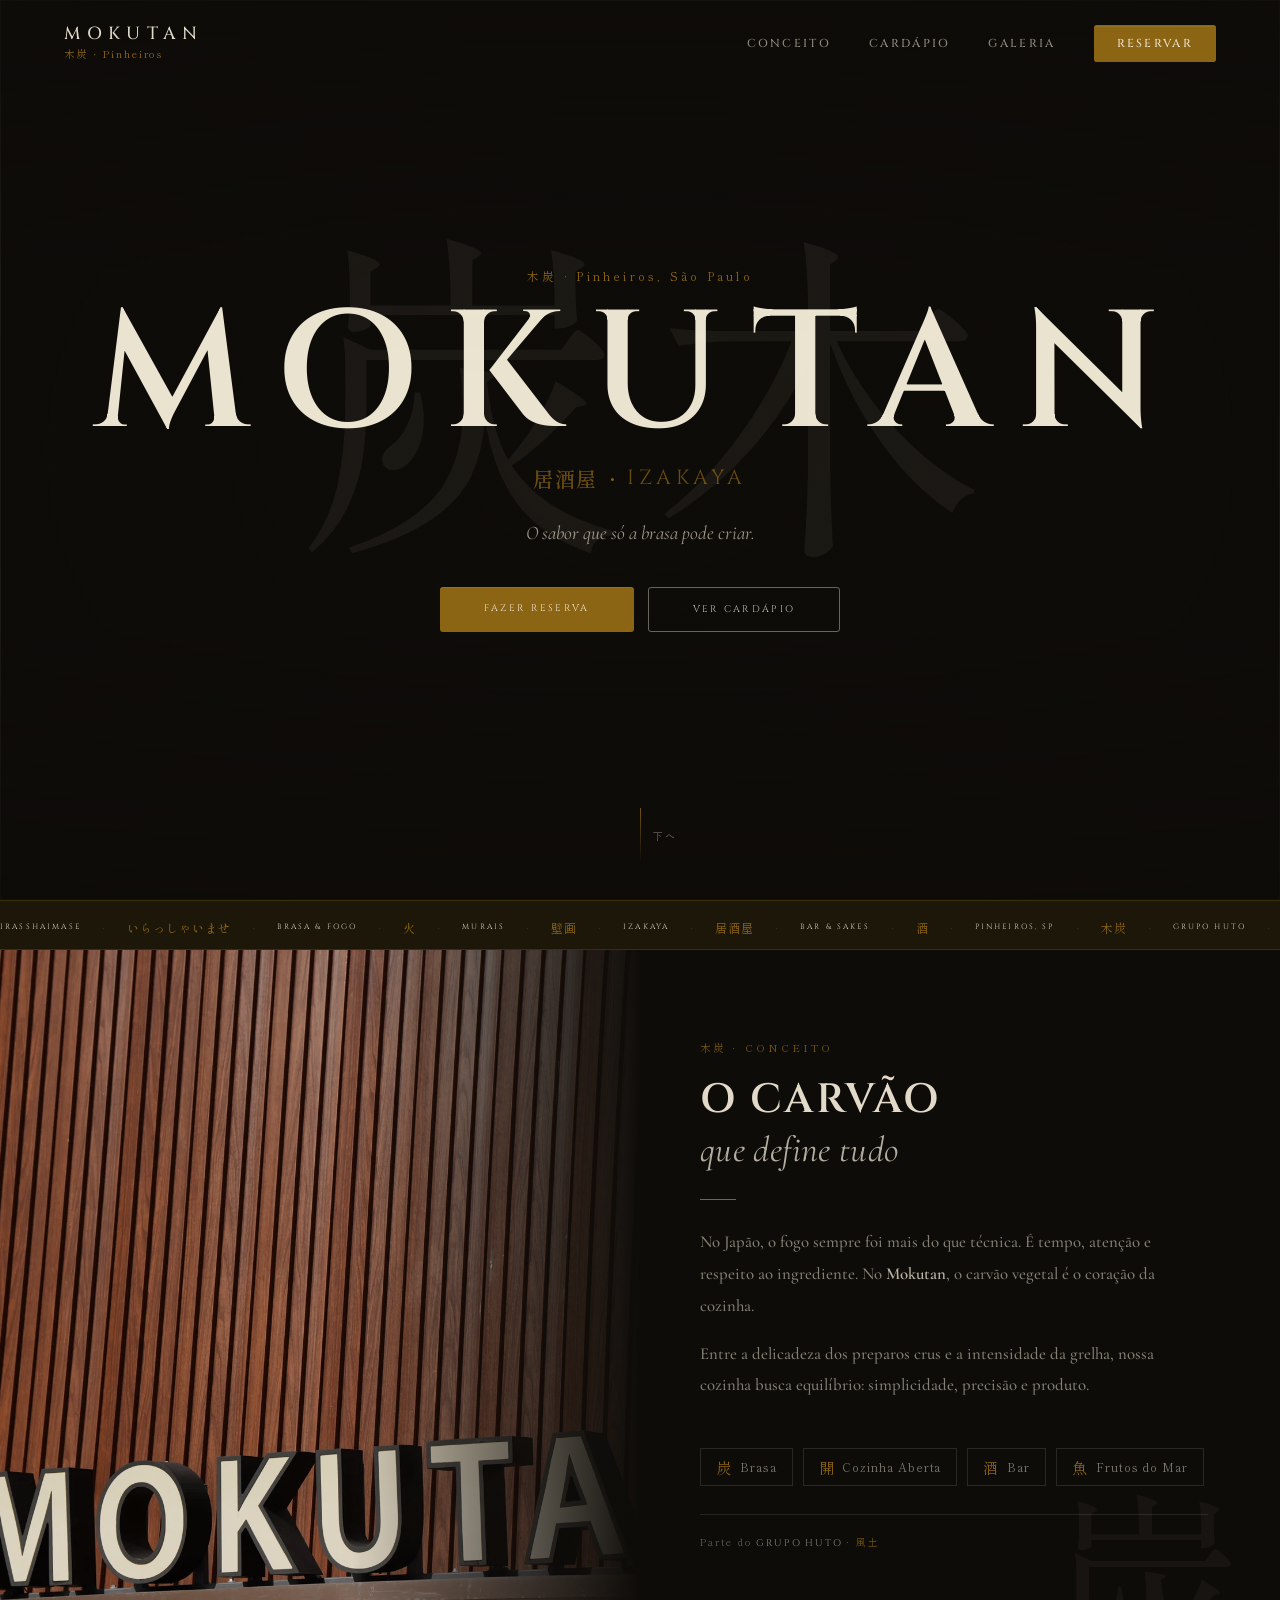
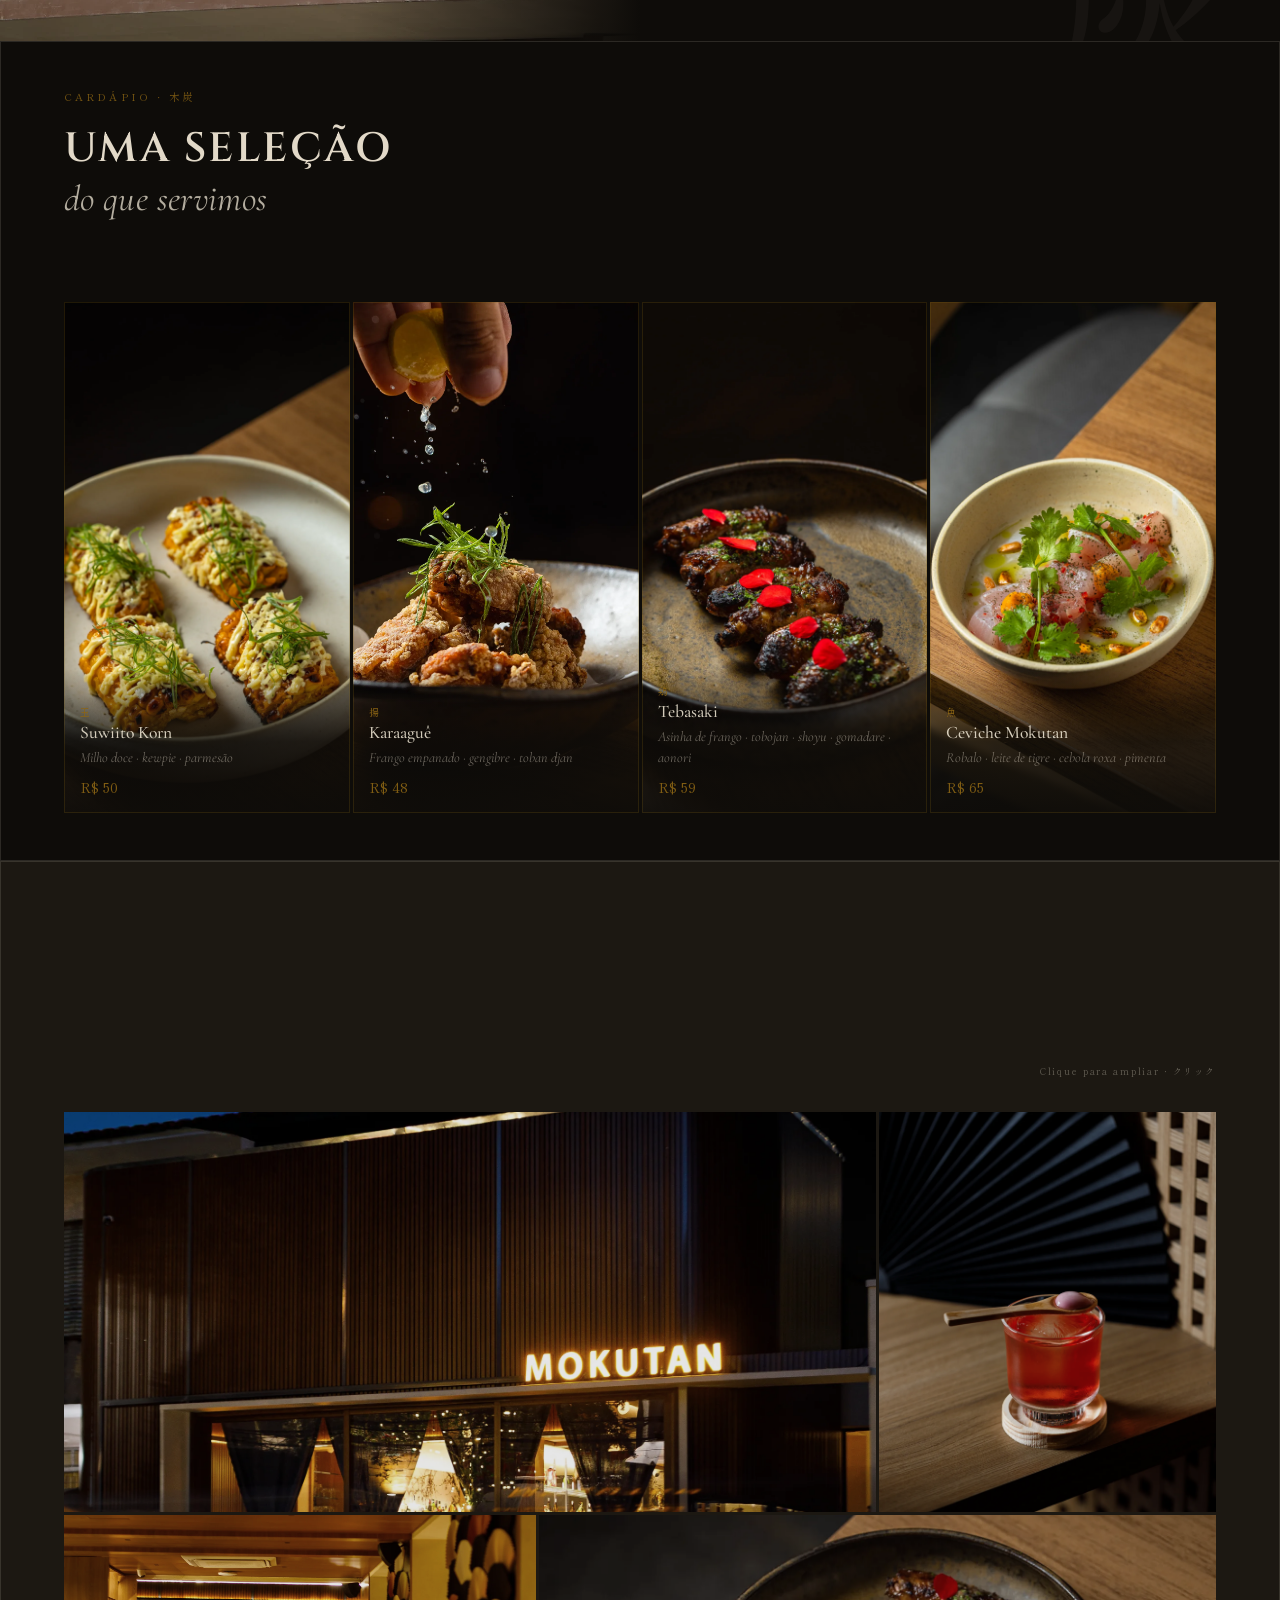
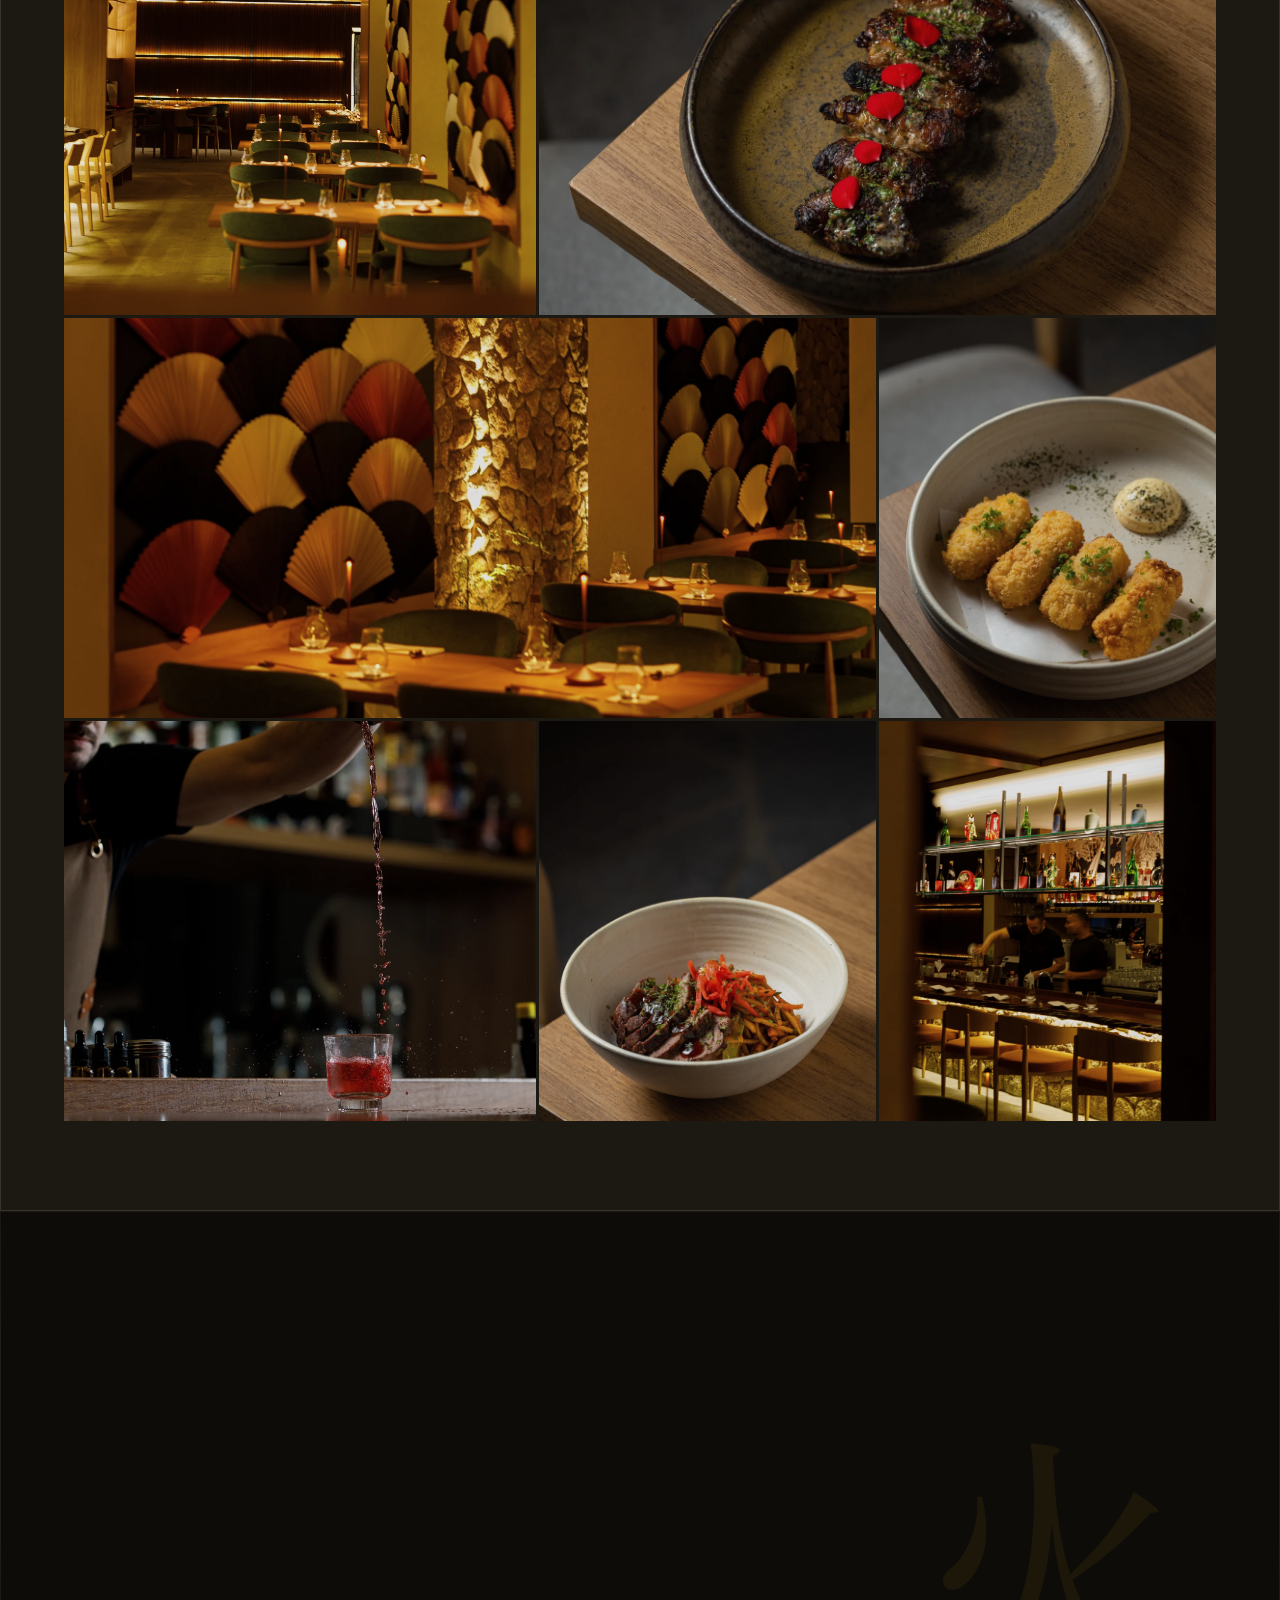
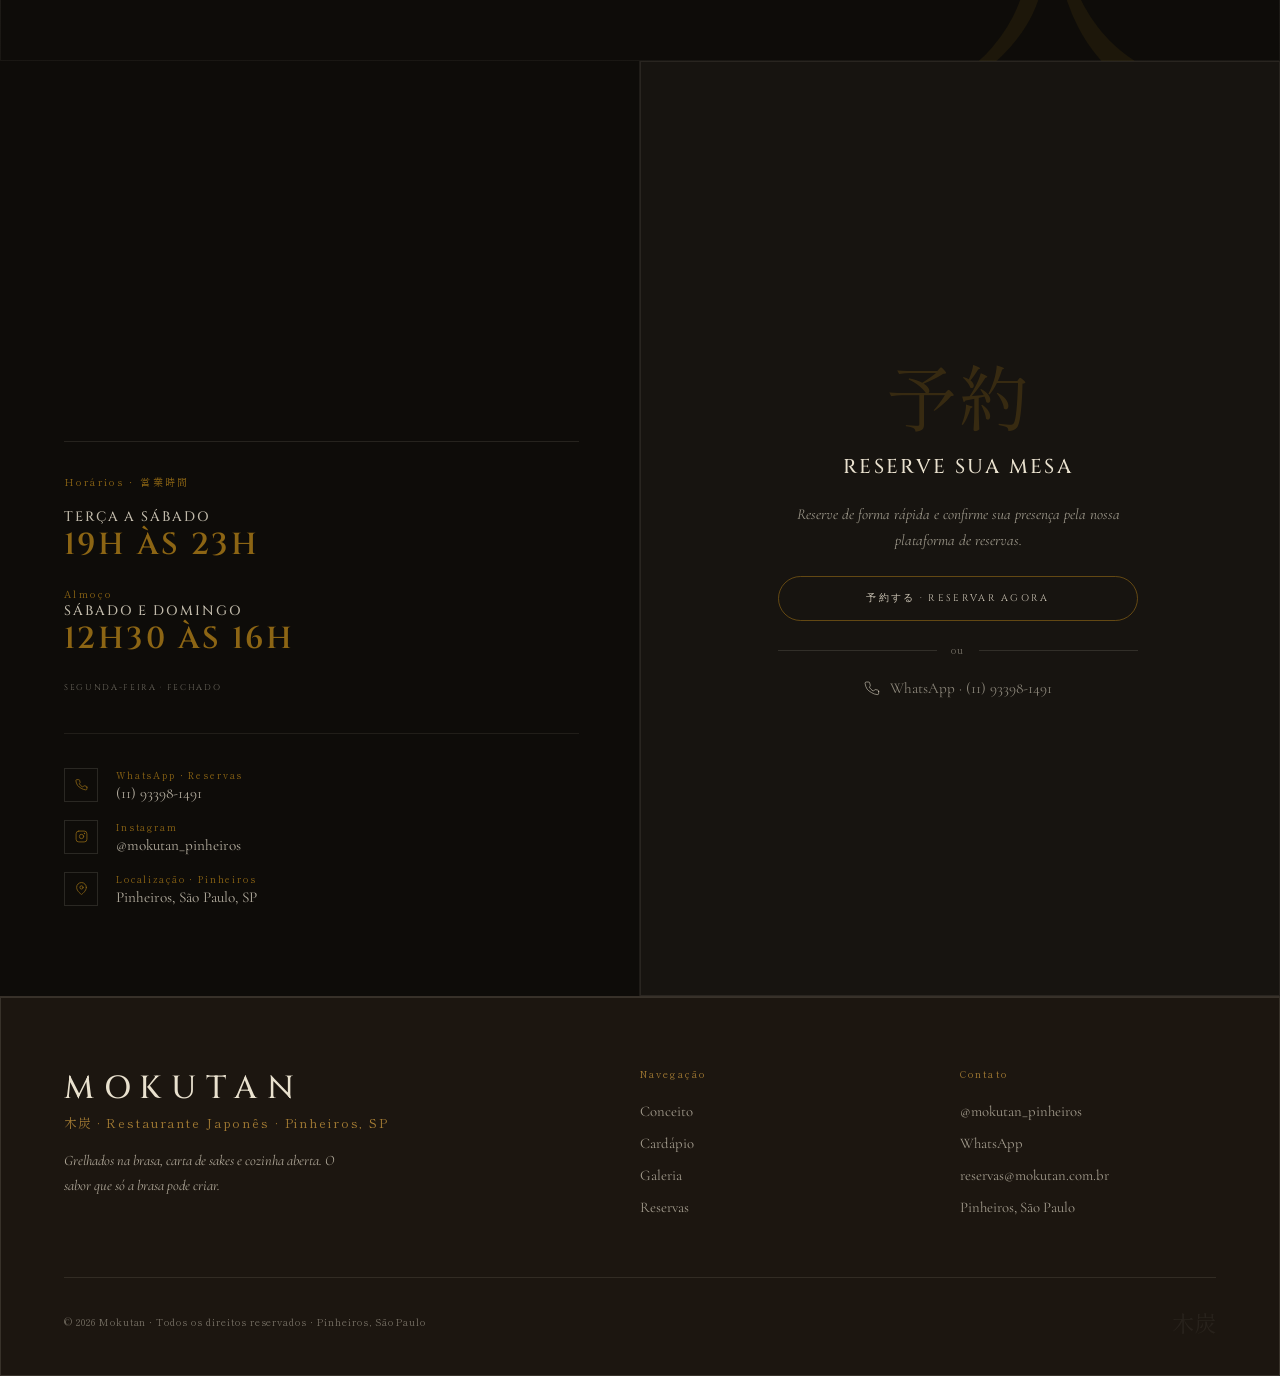
==== commit f752025c: "feat: SEO improvements + fix image folder moves - Título: 'Izakaya Japonês' em vez de 'Restaurante J" ====
--- a/index.html
+++ b/index.html
@@ -5,17 +5,30 @@
   <meta name="viewport" content="width=device-width, initial-scale=1.0, viewport-fit=cover">
 
   <!-- SEO -->
-  <title>Mokutan — Restaurante Japonês · Pinheiros, São Paulo</title>
-  <meta name="description" content="Mokutan é um restaurante japonês em Pinheiros, São Paulo. Grelhados na brasa, carta de sakes e cozinha aberta.">
+  <title>Mokutan — Izakaya Japonês em Pinheiros, São Paulo</title>
+  <meta name="description" content="Mokutan — izakaya japonês em Pinheiros, São Paulo. Grelhados no carvão, cortes crus, drinques autorais e carta de saquês. Reservas abertas.">
   <meta name="theme-color" content="#f4ecd9">
 
   <!-- Open Graph -->
-  <meta property="og:title" content="Mokutan — Restaurante Japonês">
-  <meta property="og:description" content="O sabor que só a brasa pode criar. Pinheiros, São Paulo.">
-  <meta property="og:image" content="https://mokutanpinheiros.vercel.app/img/webp/pratos/_S4A2565.webp">
+  <meta property="og:locale" content="pt_BR">
+  <meta property="og:site_name" content="Mokutan">
+  <meta property="og:type" content="website">
   <meta property="og:url" content="https://mokutanpinheiros.vercel.app/">
-  <meta property="og:type" content="website">
+  <meta property="og:title" content="Mokutan — Izakaya Japonês em Pinheiros, São Paulo">
+  <meta property="og:description" content="Grelhados no carvão, cortes crus, drinques autorais e carta de saquês. Rua Ferreira de Araújo, 477 · Pinheiros, SP.">
+  <meta property="og:image" content="https://mokutanpinheiros.vercel.app/img/webp/pratos/_S4A2557.webp">
+  <meta property="og:image:width" content="1401">
+  <meta property="og:image:height" content="933">
+  <meta property="og:image:alt" content="Grelhado na brasa — Mokutan Izakaya Pinheiros">
   <link rel="canonical" href="https://mokutanpinheiros.vercel.app/">
+
+  <!-- Twitter Card -->
+  <meta name="twitter:card" content="summary_large_image">
+  <meta name="twitter:site" content="@mokutan_pinheiros">
+  <meta name="twitter:title" content="Mokutan — Izakaya Japonês em Pinheiros, São Paulo">
+  <meta name="twitter:description" content="Grelhados no carvão, cortes crus, drinques autorais e carta de saquês.">
+  <meta name="twitter:image" content="https://mokutanpinheiros.vercel.app/img/webp/pratos/_S4A2557.webp">
+  <meta name="twitter:image:alt" content="Grelhado na brasa — Mokutan Izakaya Pinheiros">
 
   <!-- Favicon -->
   <link rel="icon" type="image/svg+xml" href="data:image/svg+xml,<svg xmlns='http://www.w3.org/2000/svg' viewBox='0 0 32 32'><rect width='32' height='32' rx='4' fill='%230e0c09'/><text x='16' y='24' text-anchor='middle' font-size='22' fill='%239e7220' font-family='serif'>木</text></svg>">
@@ -34,18 +47,27 @@
     "@context": "https://schema.org",
     "@type": "Restaurant",
     "name": "Mokutan",
-    "description": "Izakaya japonês em Pinheiros. Grelhados na brasa, saquês e drinks autorais.",
+    "description": "Izakaya japonês em Pinheiros, São Paulo. Grelhados no carvão vegetal, cortes crus, carta de saquês e drinques autorais.",
     "url": "https://mokutanpinheiros.vercel.app",
     "telephone": "+5511933981491",
-    "image": "https://mokutanpinheiros.vercel.app/img/webp/pratos/_S4A2565.webp",
+    "image": [
+      "https://mokutanpinheiros.vercel.app/img/webp/ambiente/_S4A6777.webp",
+      "https://mokutanpinheiros.vercel.app/img/webp/pratos/_S4A2557.webp",
+      "https://mokutanpinheiros.vercel.app/img/webp/bebidas/_S4A6903.webp"
+    ],
     "address": {
       "@type": "PostalAddress",
+      "streetAddress": "Rua Ferreira de Araújo, 477",
       "addressLocality": "São Paulo",
       "addressRegion": "SP",
+      "postalCode": "05428-001",
       "addressCountry": "BR"
     },
-    "servesCuisine": "Japanese",
+    "servesCuisine": ["Japanese", "Izakaya"],
     "priceRange": "$$",
+    "acceptsReservations": "True",
+    "hasMenu": "https://mokutanpinheiros.vercel.app/cardapio.html",
+    "hasMap": "https://maps.google.com/?q=Rua+Ferreira+de+Araujo,+477,+Pinheiros,+Sao+Paulo,+SP",
     "openingHoursSpecification": [
       { "@type": "OpeningHoursSpecification", "dayOfWeek": ["Tuesday","Wednesday","Thursday","Friday","Saturday"], "opens": "19:00", "closes": "23:00" },
       { "@type": "OpeningHoursSpecification", "dayOfWeek": ["Saturday","Sunday"], "opens": "12:30", "closes": "16:00" }
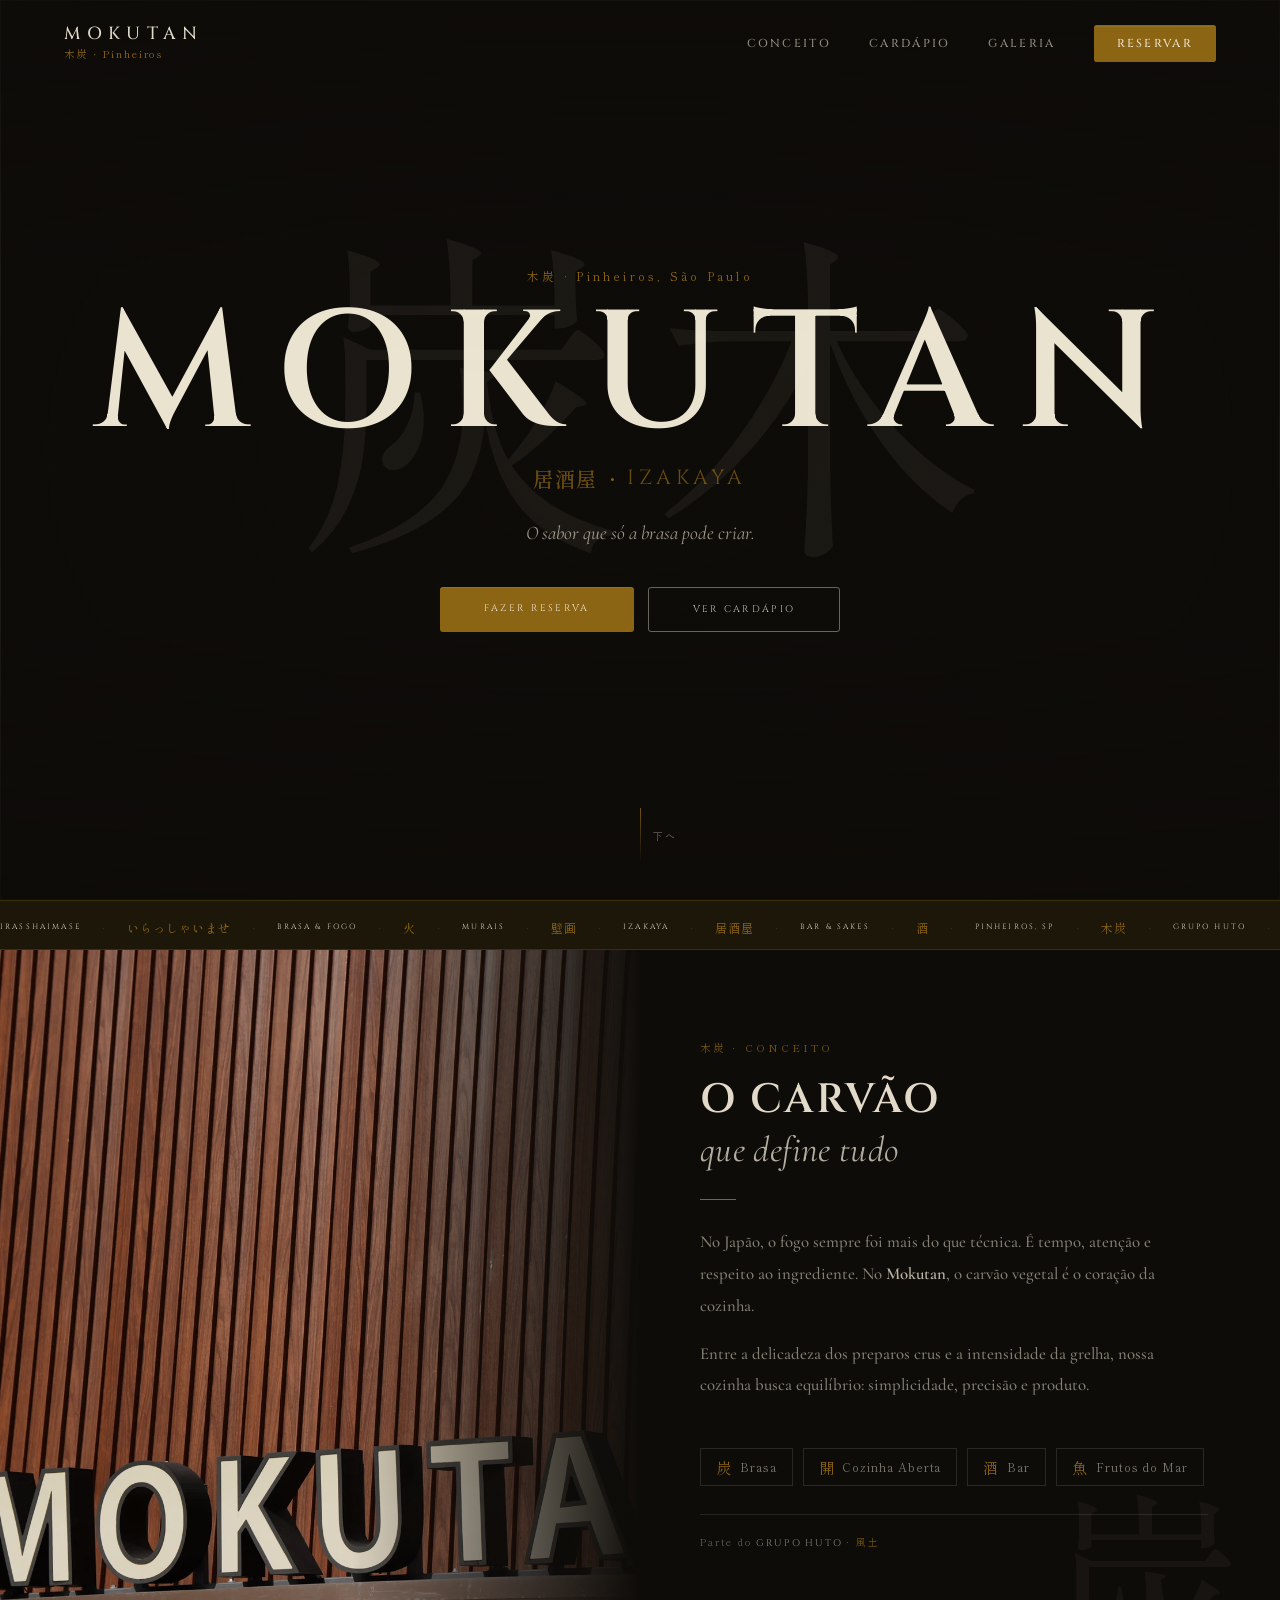
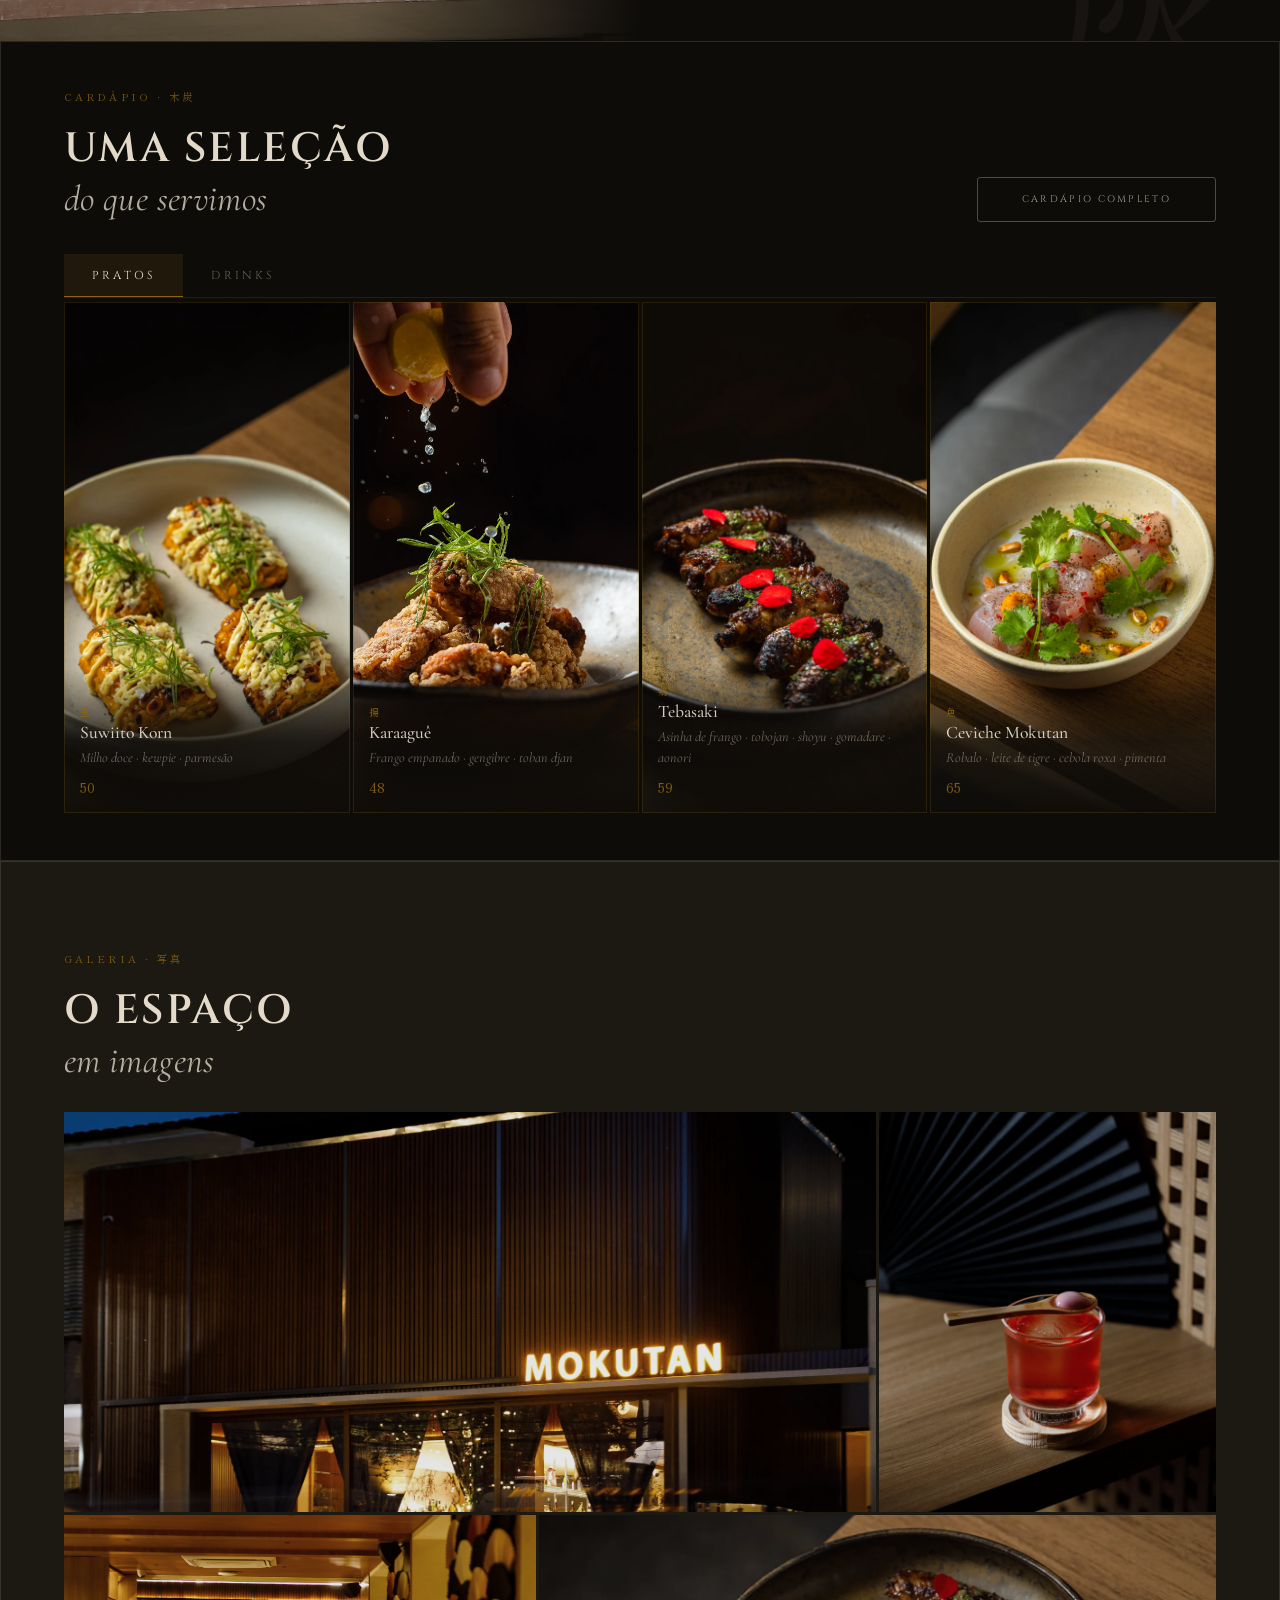
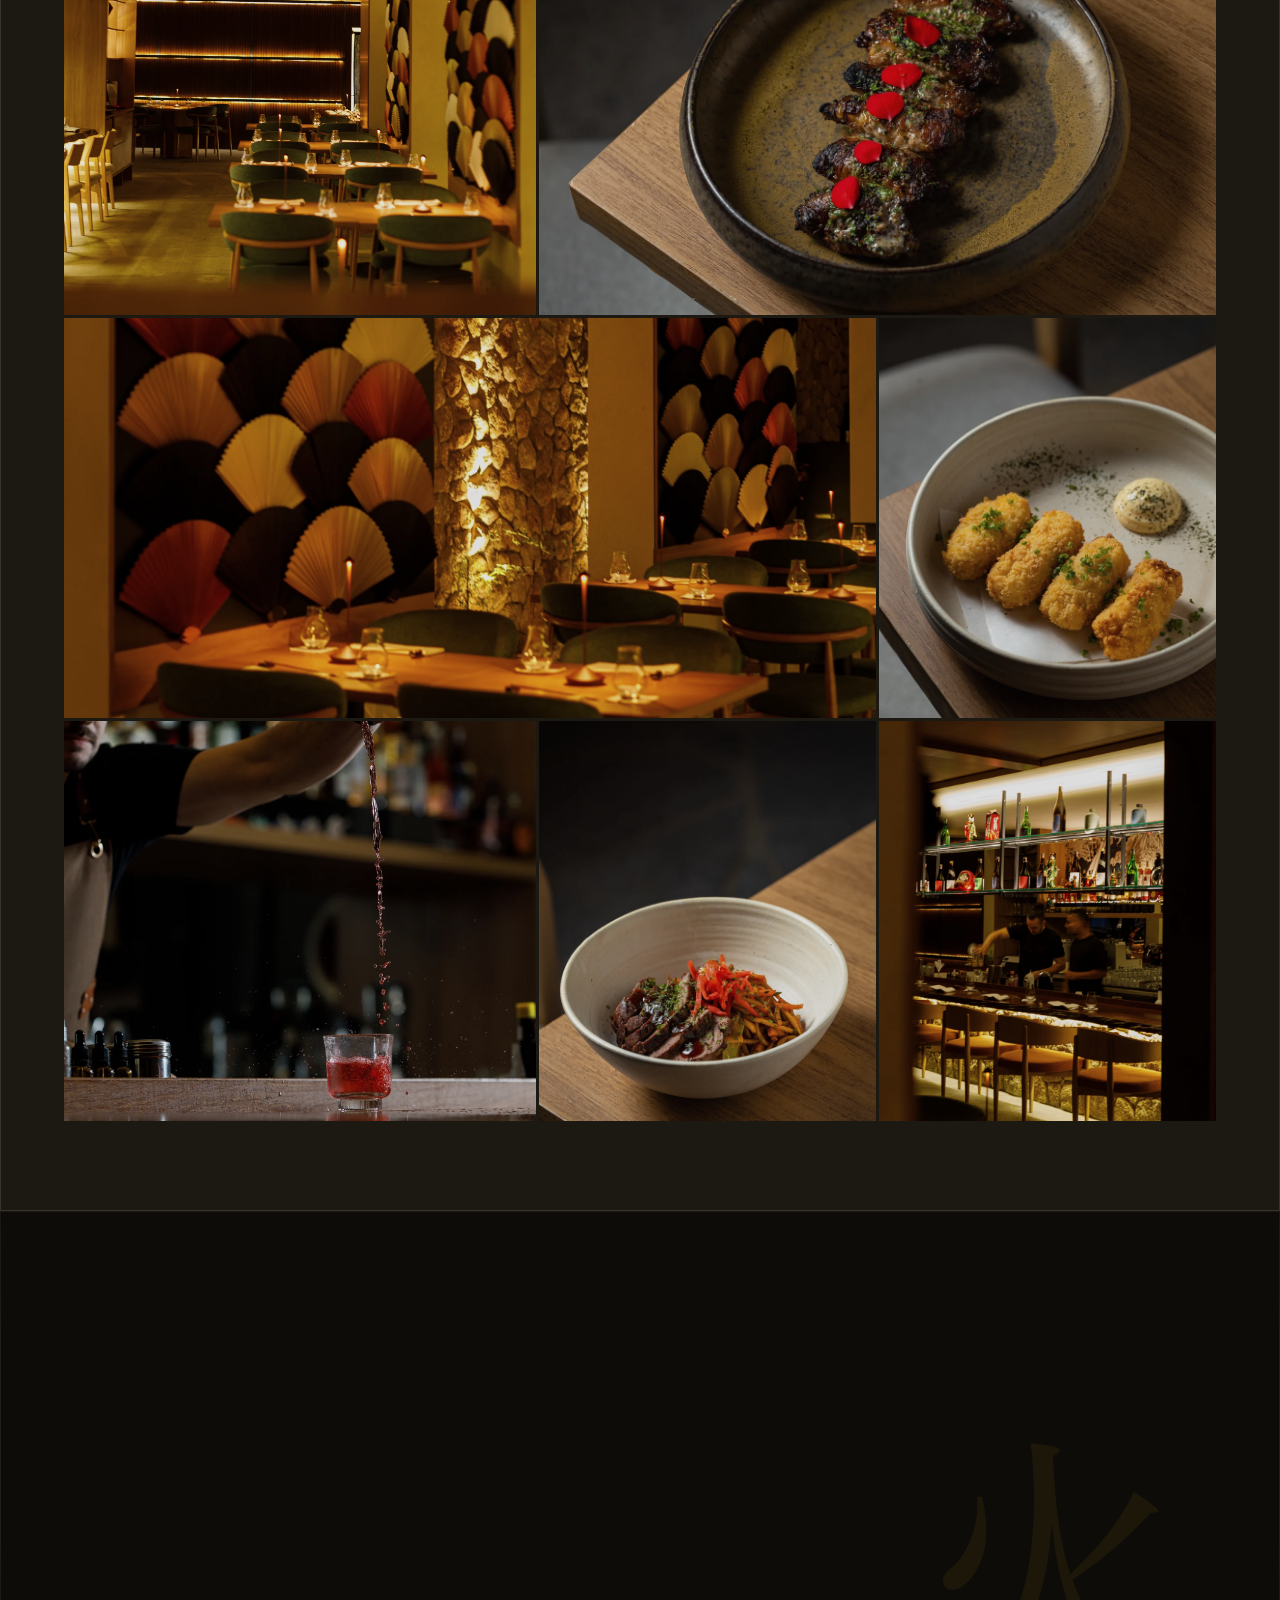
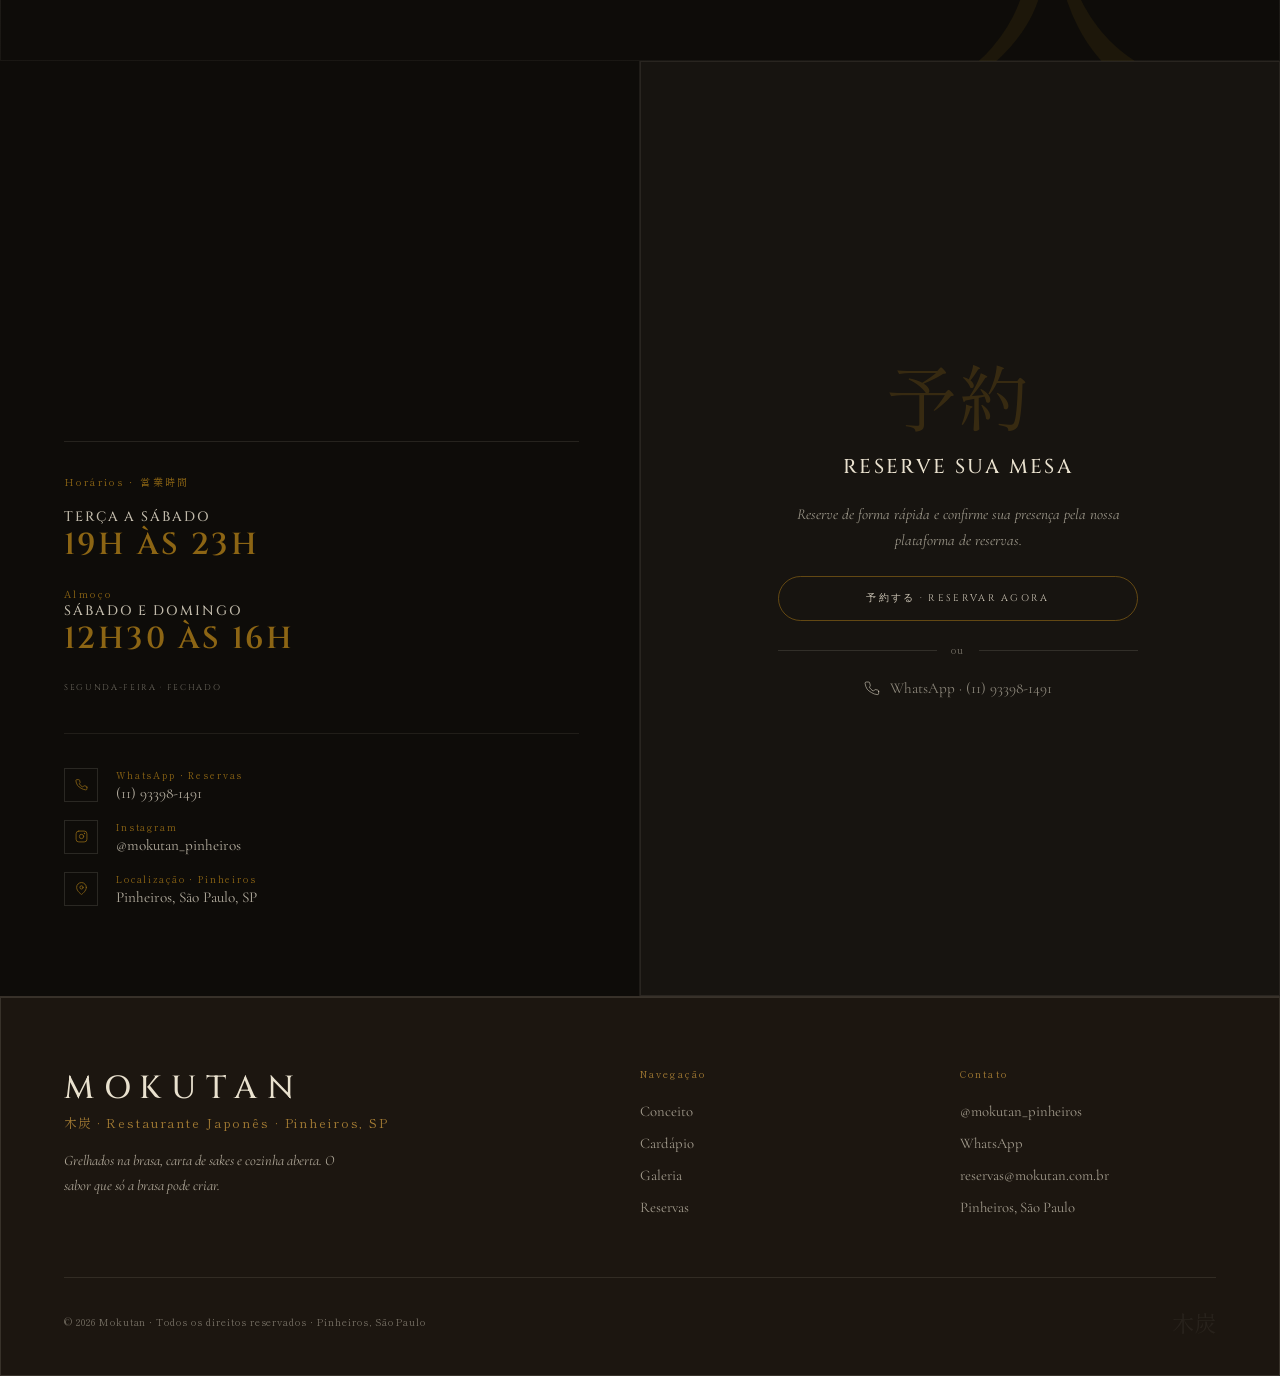
==== commit 6ad59580: "fix: remove R$ prefix from cardápio preview prices (index.html) Co-Authored-By: Claude Sonnet 4.6 <n" ====
--- a/index.html
+++ b/index.html
@@ -215,63 +215,63 @@
 
   <div class="panel on" role="tabpanel" id="p-sumibi">
     <div class="mgrid">
-      <div class="mitem" data-bg="img/webp/pratos/_S4A2555.webp"><div><span class="mi-jp">玉</span><div class="mi-name">Suwiito Korn</div><div class="mi-desc">Milho doce · kewpie · parmesão</div></div><div class="mi-price">R$ 50</div></div>
-      <div class="mitem" data-bg="img/webp/pratos/_S4A2638.webp" data-bg-size="140%" data-bg-pos="center bottom"><div><span class="mi-jp">揚</span><div class="mi-name">Karaaguê</div><div class="mi-desc">Frango empanado · gengibre · toban djan</div></div><div class="mi-price">R$ 48</div></div>
-      <div class="mitem" data-bg="img/webp/pratos/_S4A2567.webp"><div><span class="mi-jp">鶏</span><div class="mi-name">Tebasaki</div><div class="mi-desc">Asinha de frango · tobojan · shoyu · gomadare · aonori</div></div><div class="mi-price">R$ 59</div></div>
-      <div class="mitem" data-bg="img/webp/pratos/_S4A2519.webp"><div><span class="mi-jp">魚</span><div class="mi-name">Ceviche Mokutan</div><div class="mi-desc">Robalo · leite de tigre · cebola roxa · pimenta</div></div><div class="mi-price">R$ 65</div></div>
+      <div class="mitem" data-bg="img/webp/pratos/_S4A2555.webp"><div><span class="mi-jp">玉</span><div class="mi-name">Suwiito Korn</div><div class="mi-desc">Milho doce · kewpie · parmesão</div></div><div class="mi-price">50</div></div>
+      <div class="mitem" data-bg="img/webp/pratos/_S4A2638.webp" data-bg-size="140%" data-bg-pos="center bottom"><div><span class="mi-jp">揚</span><div class="mi-name">Karaaguê</div><div class="mi-desc">Frango empanado · gengibre · toban djan</div></div><div class="mi-price">48</div></div>
+      <div class="mitem" data-bg="img/webp/pratos/_S4A2567.webp"><div><span class="mi-jp">鶏</span><div class="mi-name">Tebasaki</div><div class="mi-desc">Asinha de frango · tobojan · shoyu · gomadare · aonori</div></div><div class="mi-price">59</div></div>
+      <div class="mitem" data-bg="img/webp/pratos/_S4A2519.webp"><div><span class="mi-jp">魚</span><div class="mi-name">Ceviche Mokutan</div><div class="mi-desc">Robalo · leite de tigre · cebola roxa · pimenta</div></div><div class="mi-price">65</div></div>
     </div>
   </div>
 
   <div class="panel" role="tabpanel" id="p-hire">
     <div class="mgrid">
-      <div class="mitem" data-bg="img/webp/pratos/_S4A2535.webp"><div><span class="mi-jp">海</span><div class="mi-name">Ebi Gyoza</div><div class="mi-desc">Gyoza de camarão · creme de milho · caldo de missô · layu</div></div><div class="mi-price">R$ 60</div></div>
-      <div class="mitem"><div><span class="mi-jp">鴨</span><div class="mi-name">Kamo no Harumaki</div><div class="mi-desc">Rolinho primavera · coxa de pato desfiada · vinho tinto</div></div><div class="mi-price">R$ 50</div></div>
-      <div class="mitem"><div><span class="mi-jp">烏</span><div class="mi-name">Ika Nirá</div><div class="mi-desc">Lula · broto de alho · sakê · kewpie · tobajan</div></div><div class="mi-price">R$ 49</div></div>
-      <div class="mitem"><div><span class="mi-jp">鮪</span><div class="mi-name">Tuna Wakamê</div><div class="mi-desc">Pastel gyoza · tartare de atum · maionese wasabi · alga wakamê</div></div><div class="mi-price">R$ 58</div></div>
+      <div class="mitem" data-bg="img/webp/pratos/_S4A2535.webp"><div><span class="mi-jp">海</span><div class="mi-name">Ebi Gyoza</div><div class="mi-desc">Gyoza de camarão · creme de milho · caldo de missô · layu</div></div><div class="mi-price">60</div></div>
+      <div class="mitem"><div><span class="mi-jp">鴨</span><div class="mi-name">Kamo no Harumaki</div><div class="mi-desc">Rolinho primavera · coxa de pato desfiada · vinho tinto</div></div><div class="mi-price">50</div></div>
+      <div class="mitem"><div><span class="mi-jp">烏</span><div class="mi-name">Ika Nirá</div><div class="mi-desc">Lula · broto de alho · sakê · kewpie · tobajan</div></div><div class="mi-price">49</div></div>
+      <div class="mitem"><div><span class="mi-jp">鮪</span><div class="mi-name">Tuna Wakamê</div><div class="mi-desc">Pastel gyoza · tartare de atum · maionese wasabi · alga wakamê</div></div><div class="mi-price">58</div></div>
     </div>
   </div>
 
   <div class="panel" role="tabpanel" id="p-drinks">
     <div class="mgrid">
-      <div class="mitem" data-bg="img/webp/bebidas/_S4A6947.webp"><div><span class="mi-jp">柚</span><div class="mi-name">Tantaka</div><div class="mi-desc">Shochu Tantakatan · yuzu · limão · shissô · gaseificação</div></div><div class="mi-price">R$ 50</div></div>
-      <div class="mitem" data-bg="img/webp/bebidas/_S4A2656.webp"><div><span class="mi-jp">梅</span><div class="mi-name">Guaba</div><div class="mi-desc">Cachaça de goiabada cascão · Umeshu · cordial cítrico</div></div><div class="mi-price">R$ 50</div></div>
-      <div class="mitem" data-bg="img/webp/bebidas/_S4A2579.webp" data-bg-size="150%" data-bg-pos="center 75%"><div><span class="mi-jp">鶴</span><div class="mi-name">Tsuru</div><div class="mi-desc">Bourbon whiskey · Umeshu · limão · Aperol · óleo de shissô</div></div><div class="mi-price">R$ 50</div></div>
-      <div class="mitem" data-bg="img/webp/bebidas/_S4A2541.webp"><div><span class="mi-jp">草</span><div class="mi-name">Honzo Wamyo</div><div class="mi-desc">Gin · Awamori · cupuaçu · concentrado de caju · wasabi · limão</div></div><div class="mi-price">R$ 50</div></div>
+      <div class="mitem" data-bg="img/webp/bebidas/_S4A6947.webp"><div><span class="mi-jp">柚</span><div class="mi-name">Tantaka</div><div class="mi-desc">Shochu Tantakatan · yuzu · limão · shissô · gaseificação</div></div><div class="mi-price">50</div></div>
+      <div class="mitem" data-bg="img/webp/bebidas/_S4A2656.webp"><div><span class="mi-jp">梅</span><div class="mi-name">Guaba</div><div class="mi-desc">Cachaça de goiabada cascão · Umeshu · cordial cítrico</div></div><div class="mi-price">50</div></div>
+      <div class="mitem" data-bg="img/webp/bebidas/_S4A2579.webp" data-bg-size="150%" data-bg-pos="center 75%"><div><span class="mi-jp">鶴</span><div class="mi-name">Tsuru</div><div class="mi-desc">Bourbon whiskey · Umeshu · limão · Aperol · óleo de shissô</div></div><div class="mi-price">50</div></div>
+      <div class="mitem" data-bg="img/webp/bebidas/_S4A2541.webp"><div><span class="mi-jp">草</span><div class="mi-name">Honzo Wamyo</div><div class="mi-desc">Gin · Awamori · cupuaçu · concentrado de caju · wasabi · limão</div></div><div class="mi-price">50</div></div>
     </div>
   </div>
 
   <div class="panel" role="tabpanel" id="p-saques">
     <div class="sgrid">
-      <div class="sitem"><div class="sname">Miyako Homare</div><div class="stype">純米 · Junmai</div><div class="sdesc">Leve e delicado, com notas sutis de arroz e leve dulcor. Final limpo e refrescante.</div><div class="sprices"><span>Taça <strong>R$ 48</strong></span><span>2 L <strong>R$ 480</strong></span></div></div>
-      <div class="sitem"><div class="sname">Banshu Nishiki</div><div class="stype">純米 · Junmai</div><div class="sdesc">Elegante e equilibrado, com boa estrutura e leve mineralidade. Fresco e gastronômico.</div><div class="sprices"><span>Taça <strong>R$ 53</strong></span><span>1,8 L <strong>R$ 480</strong></span></div></div>
-      <div class="sitem"><div class="sname">Shichida Junmai</div><div class="stype">純米 · Junmai</div><div class="sdesc">Gastronômico com corpo presente e profundo umami. Excelente com yakitori.</div><div class="sprices"><span>720 ml <strong>R$ 595</strong></span></div></div>
-      <div class="sitem"><div class="sname">Nanbu Bijin <span class="mi-badge">Seleção da Casa</span></div><div class="stype">特別純米 · Tokubetsu Junmai</div><div class="sdesc">Elegante e aromático, com notas sutis de frutas brancas e final refinado.</div><div class="sprices"><span>720 ml <strong>R$ 630</strong></span></div></div>
+      <div class="sitem"><div class="sname">Miyako Homare</div><div class="stype">純米 · Junmai</div><div class="sdesc">Leve e delicado, com notas sutis de arroz e leve dulcor. Final limpo e refrescante.</div><div class="sprices"><span>Taça <strong>48</strong></span><span>2 L <strong>480</strong></span></div></div>
+      <div class="sitem"><div class="sname">Banshu Nishiki</div><div class="stype">純米 · Junmai</div><div class="sdesc">Elegante e equilibrado, com boa estrutura e leve mineralidade. Fresco e gastronômico.</div><div class="sprices"><span>Taça <strong>53</strong></span><span>1,8 L <strong>480</strong></span></div></div>
+      <div class="sitem"><div class="sname">Shichida Junmai</div><div class="stype">純米 · Junmai</div><div class="sdesc">Gastronômico com corpo presente e profundo umami. Excelente com yakitori.</div><div class="sprices"><span>720 ml <strong>595</strong></span></div></div>
+      <div class="sitem"><div class="sname">Nanbu Bijin <span class="mi-badge">Seleção da Casa</span></div><div class="stype">特別純米 · Tokubetsu Junmai</div><div class="sdesc">Elegante e aromático, com notas sutis de frutas brancas e final refinado.</div><div class="sprices"><span>720 ml <strong>630</strong></span></div></div>
     </div>
   </div>
 
   <div class="panel" role="tabpanel" id="p-nama">
     <div class="mgrid">
-      <div class="mitem" data-bg="img/webp/pratos/_S4A2554.webp"><div><span class="mi-jp">巻</span><div class="mi-name">Futomaki</div><div class="mi-desc">Pepino · tamagoyaki · kanpyo · cenoura</div></div><div class="mi-price">R$ 54</div></div>
-      <div class="mitem" data-bg="img/webp/pratos/_S4A2557.webp"><div><span class="mi-jp">鮪</span><div class="mi-name">Tiradito</div><div class="mi-desc">Fatias de atum · molho jalapeño</div></div><div class="mi-price">R$ 60</div></div>
-      <div class="mitem" data-bg="img/webp/pratos/_S4A2519.webp"><div><span class="mi-jp">魚</span><div class="mi-name">Ceviche Mokutan</div><div class="mi-desc">Robalo · leite de tigre · cebola roxa · pimenta</div></div><div class="mi-price">R$ 65</div></div>
-      <div class="mitem" data-bg="img/webp/pratos/_S4A2559.webp"><div><span class="mi-jp">春</span><div class="mi-name">Harussame</div><div class="mi-desc">Macarrão amido de feijão · tamagoyaki · gergelim</div></div><div class="mi-price">R$ 39</div></div>
+      <div class="mitem" data-bg="img/webp/pratos/_S4A2554.webp"><div><span class="mi-jp">巻</span><div class="mi-name">Futomaki</div><div class="mi-desc">Pepino · tamagoyaki · kanpyo · cenoura</div></div><div class="mi-price">54</div></div>
+      <div class="mitem" data-bg="img/webp/pratos/_S4A2557.webp"><div><span class="mi-jp">鮪</span><div class="mi-name">Tiradito</div><div class="mi-desc">Fatias de atum · molho jalapeño</div></div><div class="mi-price">60</div></div>
+      <div class="mitem" data-bg="img/webp/pratos/_S4A2519.webp"><div><span class="mi-jp">魚</span><div class="mi-name">Ceviche Mokutan</div><div class="mi-desc">Robalo · leite de tigre · cebola roxa · pimenta</div></div><div class="mi-price">65</div></div>
+      <div class="mitem" data-bg="img/webp/pratos/_S4A2559.webp"><div><span class="mi-jp">春</span><div class="mi-name">Harussame</div><div class="mi-desc">Macarrão amido de feijão · tamagoyaki · gergelim</div></div><div class="mi-price">39</div></div>
     </div>
   </div>
 
   <div class="panel" role="tabpanel" id="p-kanmi">
     <div class="mgrid">
-      <div class="mitem" data-bg="img/webp/pratos/_S4A2560.webp"><div><span class="mi-jp">甘</span><div class="mi-name">Romeu e Julieta</div><div class="mi-desc">Goiabada artesanal · sorvete de queijo · suspiro</div></div><div class="mi-price">R$ 32</div></div>
-      <div class="mitem" data-bg="img/webp/pratos/_S4A2561.webp"><div><span class="mi-jp">蜜</span><div class="mi-name">Rabanada</div><div class="mi-desc">Pão de brioche · creme holandês · sorvete de mel</div></div><div class="mi-price">R$ 38</div></div>
-      <div class="mitem" data-bg="img/webp/pratos/_S4A2563.webp"><div><span class="mi-jp">米</span><div class="mi-name">Raisu Pudingu</div><div class="mi-desc">Arroz doce · missô · caramelo de shoyu · nozes · sorvete de creme</div></div><div class="mi-price">R$ 36</div></div>
+      <div class="mitem" data-bg="img/webp/pratos/_S4A2560.webp"><div><span class="mi-jp">甘</span><div class="mi-name">Romeu e Julieta</div><div class="mi-desc">Goiabada artesanal · sorvete de queijo · suspiro</div></div><div class="mi-price">32</div></div>
+      <div class="mitem" data-bg="img/webp/pratos/_S4A2561.webp"><div><span class="mi-jp">蜜</span><div class="mi-name">Rabanada</div><div class="mi-desc">Pão de brioche · creme holandês · sorvete de mel</div></div><div class="mi-price">38</div></div>
+      <div class="mitem" data-bg="img/webp/pratos/_S4A2563.webp"><div><span class="mi-jp">米</span><div class="mi-name">Raisu Pudingu</div><div class="mi-desc">Arroz doce · missô · caramelo de shoyu · nozes · sorvete de creme</div></div><div class="mi-price">36</div></div>
     </div>
   </div>
 
   <div class="panel" role="tabpanel" id="p-vinhos">
     <div class="sgrid">
-      <div class="sitem"><div class="sname">Boya Chardonnay</div><div class="stype">Branco · Chile</div><div class="sdesc">Garcés Silva · Valle Leyda</div><div class="sprices"><span>Garrafa <strong>R$ 269</strong></span></div></div>
-      <div class="sitem"><div class="sname">Infinitus Gewürztraminer</div><div class="stype">Branco · Espanha</div><div class="sdesc">Cosecheros y Criadores · Castilla</div><div class="sprices"><span>Garrafa <strong>R$ 262</strong></span></div></div>
-      <div class="sitem"><div class="sname">Lapostolle Apalta</div><div class="stype">Tinto · Chile</div><div class="sdesc">Lapostolle · Apalta</div><div class="sprices"><span>Garrafa <strong>R$ 462</strong></span></div></div>
-      <div class="sitem"><div class="sname">Braccale</div><div class="stype">Tinto · Itália</div><div class="sdesc">Castello di Montepo · Toscana</div><div class="sprices"><span>Garrafa <strong>R$ 449</strong></span></div></div>
+      <div class="sitem"><div class="sname">Boya Chardonnay</div><div class="stype">Branco · Chile</div><div class="sdesc">Garcés Silva · Valle Leyda</div><div class="sprices"><span>Garrafa <strong>269</strong></span></div></div>
+      <div class="sitem"><div class="sname">Infinitus Gewürztraminer</div><div class="stype">Branco · Espanha</div><div class="sdesc">Cosecheros y Criadores · Castilla</div><div class="sprices"><span>Garrafa <strong>262</strong></span></div></div>
+      <div class="sitem"><div class="sname">Lapostolle Apalta</div><div class="stype">Tinto · Chile</div><div class="sdesc">Lapostolle · Apalta</div><div class="sprices"><span>Garrafa <strong>462</strong></span></div></div>
+      <div class="sitem"><div class="sname">Braccale</div><div class="stype">Tinto · Itália</div><div class="sdesc">Castello di Montepo · Toscana</div><div class="sprices"><span>Garrafa <strong>449</strong></span></div></div>
     </div>
   </div>
 
--- a/css/base.css
+++ b/css/base.css
@@ -179,11 +179,14 @@
   justify-content: center;
   opacity: 0;
   pointer-events: none;
-  transition: opacity .3s ease;
+  visibility: hidden;
+  transition: opacity .3s ease, visibility 0s .3s;
 }
 .rsv-modal.open {
   opacity: 1;
   pointer-events: all;
+  visibility: visible;
+  transition: opacity .3s ease;
 }
 .rsv-wrap {
   position: relative;
--- a/css/main.css
+++ b/css/main.css
@@ -1270,6 +1270,11 @@
   .cardapio .mgrid { grid-template-columns: repeat(2, 1fr); }
   .cardapio .sgrid { grid-template-columns: repeat(2, 1fr); }
   #p-kanmi .mgrid  { grid-template-columns: repeat(2, 1fr); }
+  /* cardápio: scrollável no tablet — altura fixa cria cards minúsculos */
+  .cardapio            { height: auto; }
+  .cardapio .panel.on  { flex: none; overflow: visible; }
+  .cardapio .mgrid,
+  .cardapio .sgrid     { height: auto; overflow: visible; grid-auto-rows: 240px; }
 
   /* galeria — scroll horizontal no tablet */
   .galeria      { padding: 72px 28px; }
@@ -1410,13 +1415,14 @@
   .gtrack {
     display: grid !important;
     grid-template-columns: 1fr 1fr;
+    grid-template-rows: none;
     gap: 4px;
     overflow: visible;
     cursor: default;
   }
   .gtrack:active { cursor: default; }
 
-  /* todos portrait */
+  /* todos portrait — reset do bento desktop */
   .gitem,
   .gitem:nth-child(1),
   .gitem:nth-child(2),
@@ -1430,6 +1436,8 @@
     width: auto !important;
     height: auto !important;
     aspect-ratio: 4/5;
+    grid-column: auto;
+    grid-row: auto;
   }
 
   /* itens 1, 4, 7 → landscape full-width
@@ -1455,6 +1463,13 @@
   .cardapio .mgrid { grid-template-columns: repeat(2, 1fr); }
   .cardapio .sgrid { grid-template-columns: repeat(2, 1fr); }
   #p-kanmi .mgrid  { grid-template-columns: 1fr; }
+  .cardapio .mgrid,
+  .cardapio .sgrid { grid-auto-rows: 220px; }
+  /* gradiente cobre metade inferior — texto legível em cards pequenos */
+  .cardapio .mitem::before,
+  .cardapio .sitem::before {
+    background: linear-gradient(to bottom, rgba(14,12,9,0) 0%, rgba(14,12,9,0) 30%, rgba(14,12,9,.82) 58%, rgba(14,12,9,.97) 100%);
+  }
 
   /* fogo */
   .fogo { height: auto; min-height: 0; padding: 52px 24px; }
@@ -1468,3 +1483,9 @@
   footer { padding: 48px 20px calc(24px + 72px + env(safe-area-inset-bottom, 0px)); }
   .ftop  { gap: 32px; }
 }
+
+/* ── 400px — celulares muito estreitos (Z Fold fechado: 360px) ── */
+@media (max-width: 400px) {
+  .cardapio .mgrid,
+  .cardapio .sgrid { grid-template-columns: 1fr; }
+}
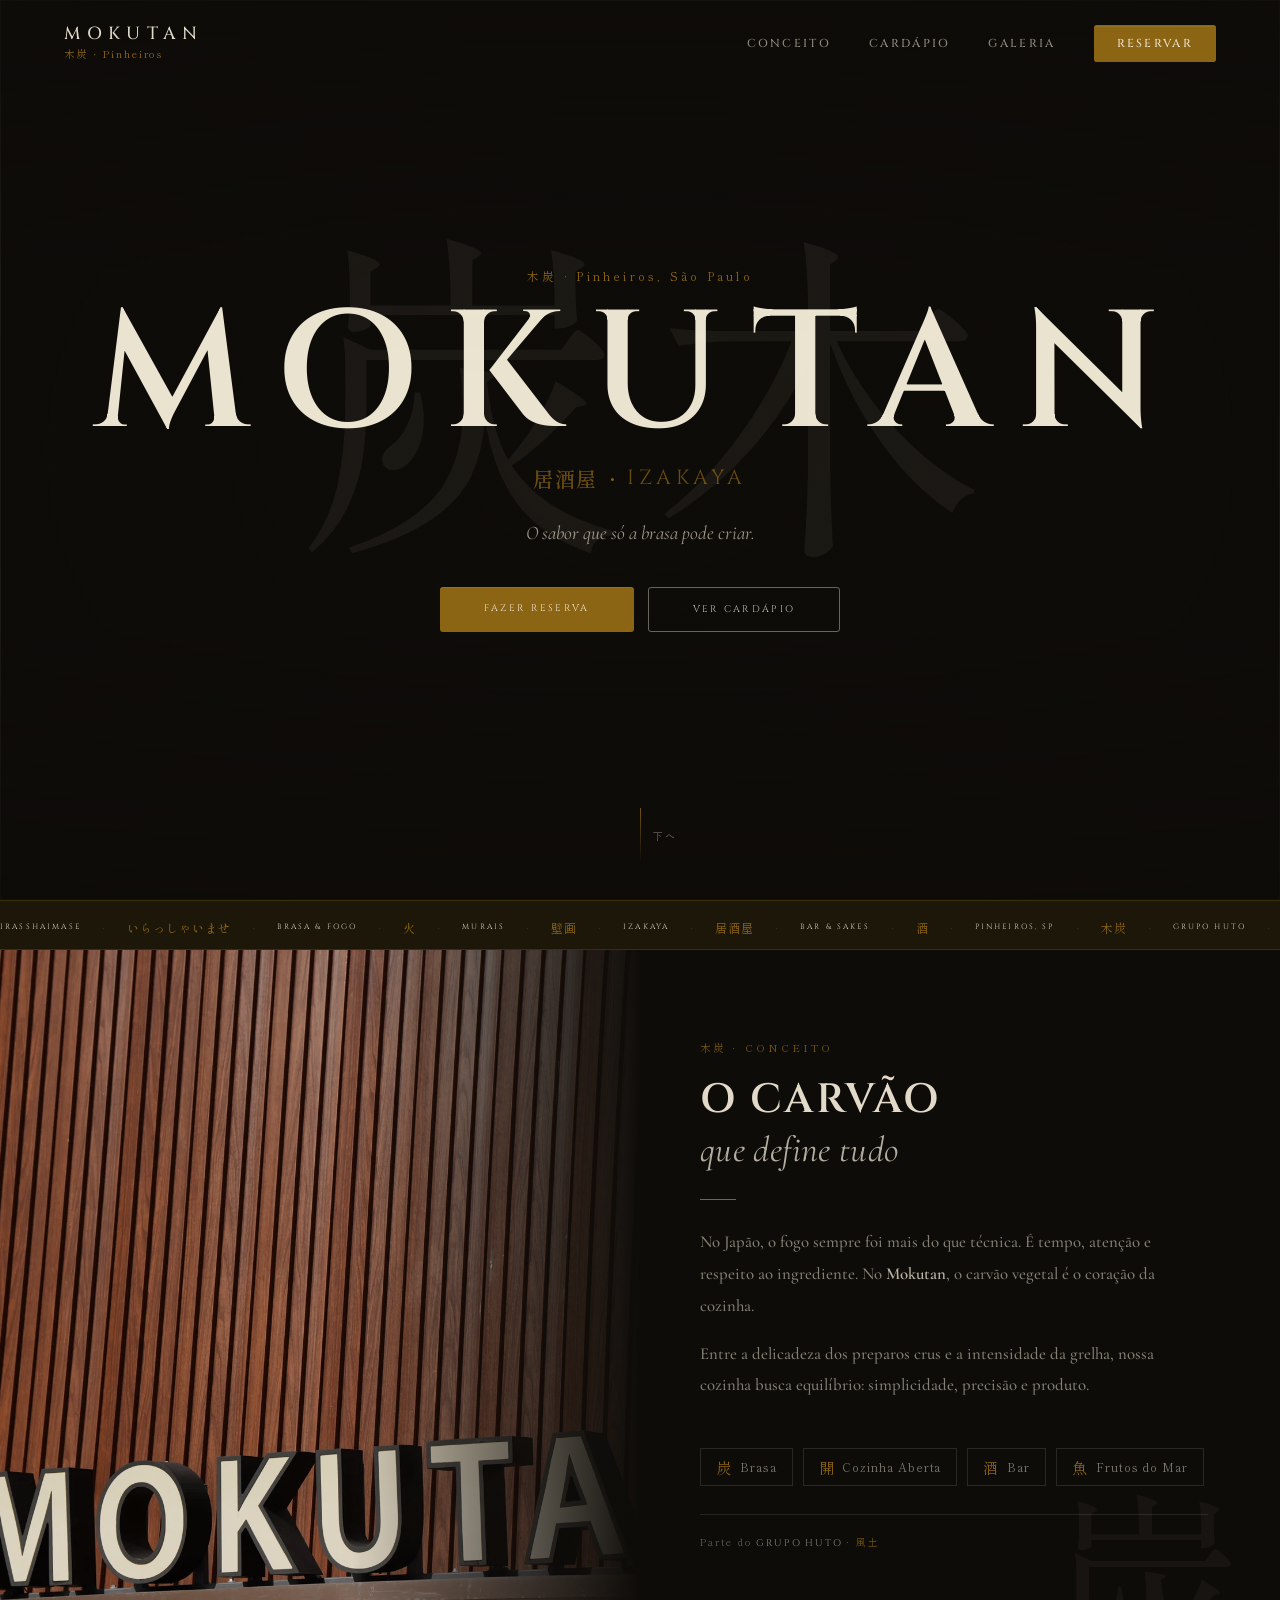
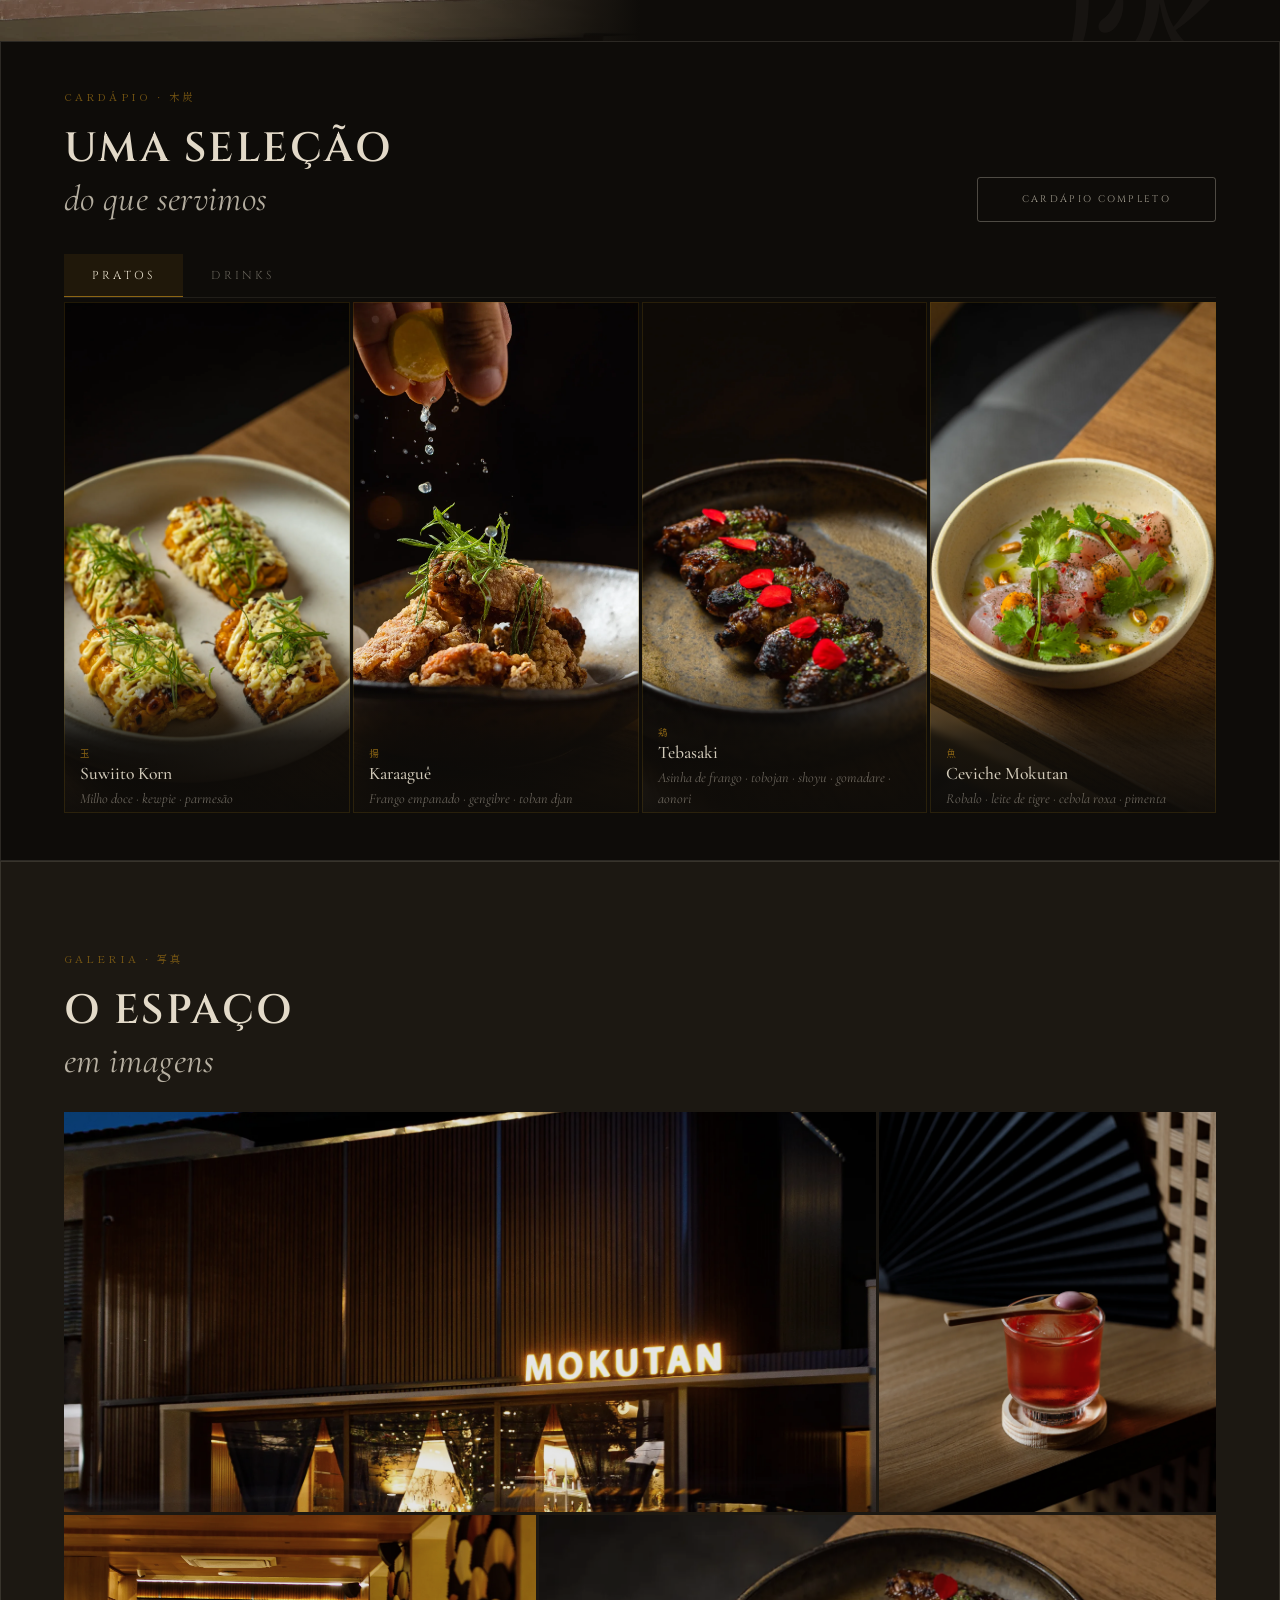
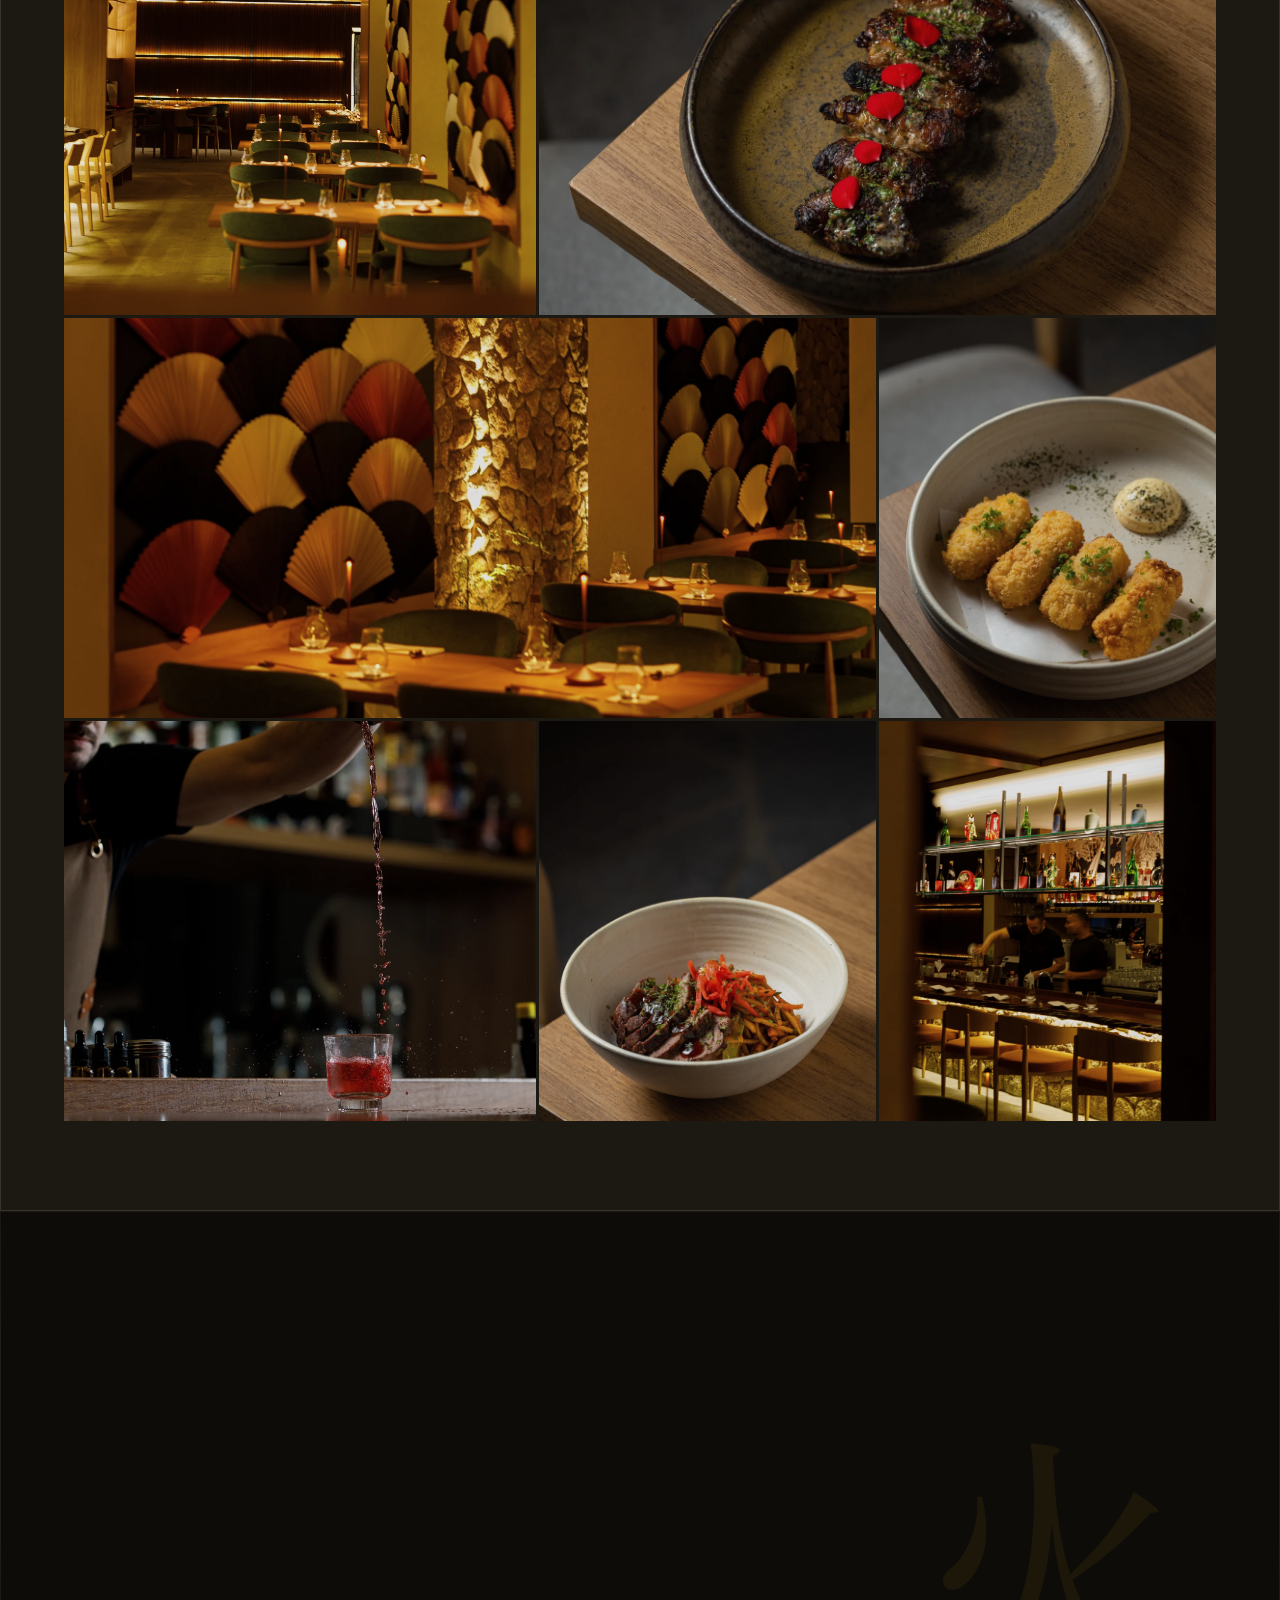
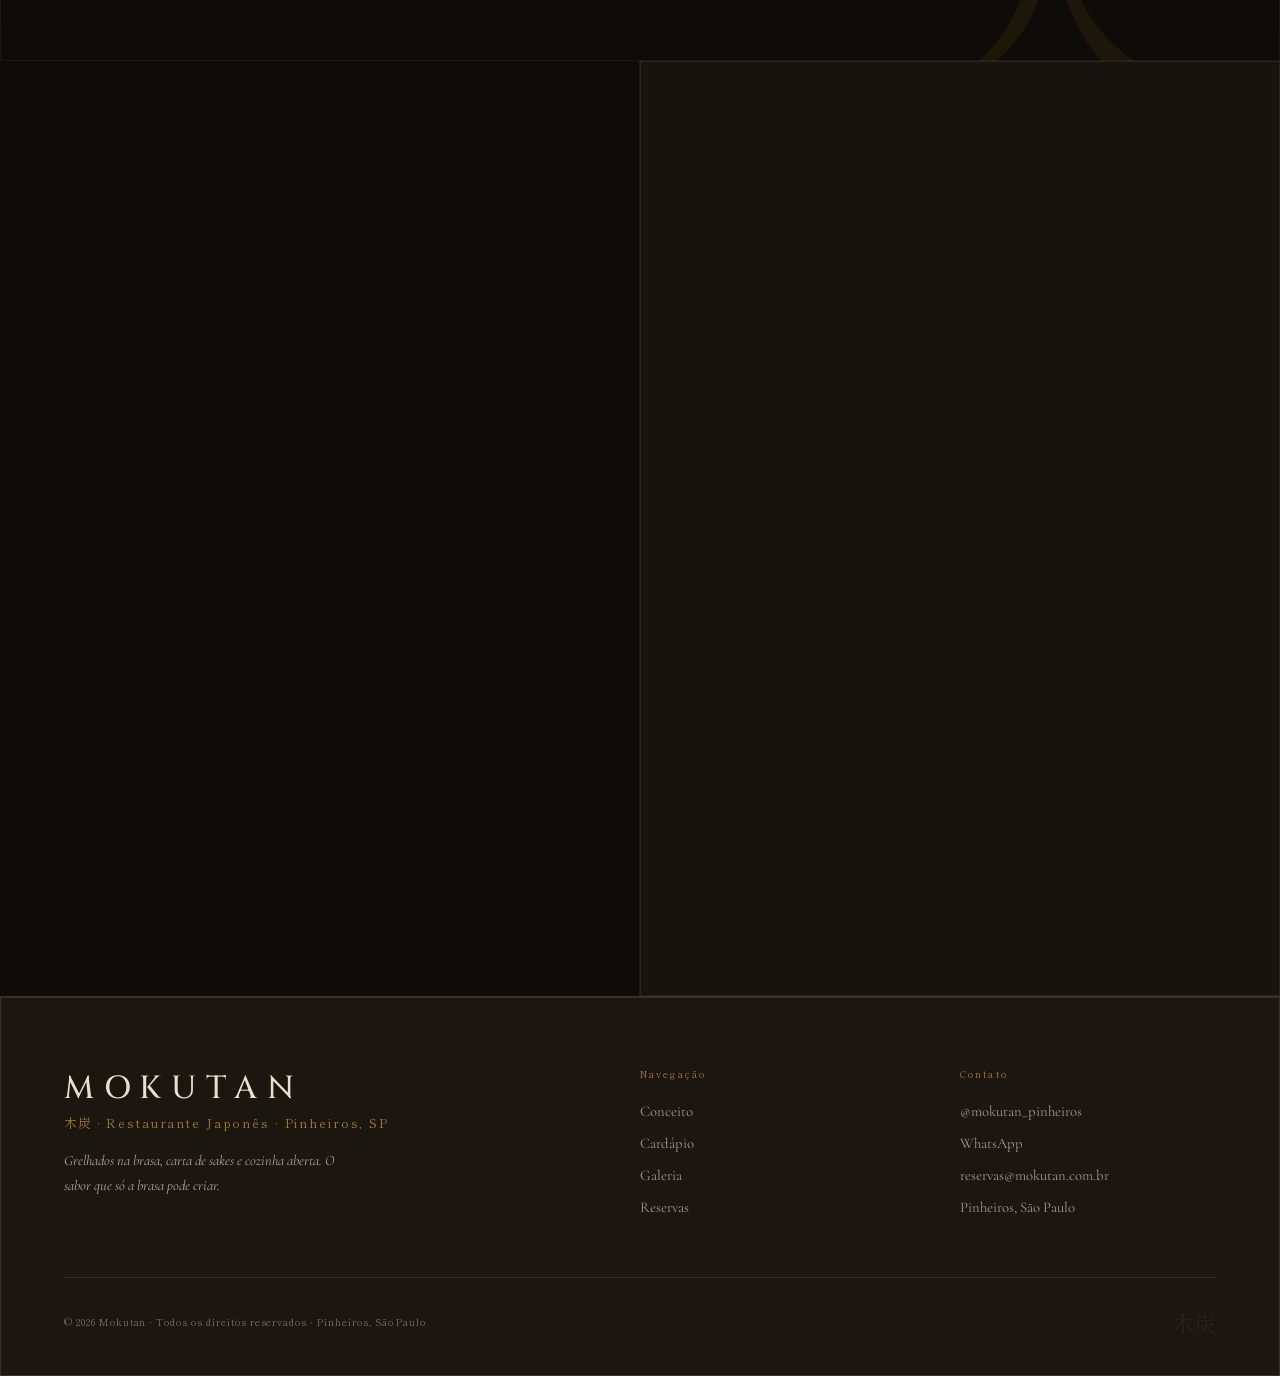
==== commit dfc579ea: "fix: remove prices from cardápio preview (index) — section is for discovery, not pricing Co-Authored" ====
--- a/index.html
+++ b/index.html
@@ -215,63 +215,63 @@
 
   <div class="panel on" role="tabpanel" id="p-sumibi">
     <div class="mgrid">
-      <div class="mitem" data-bg="img/webp/pratos/_S4A2555.webp"><div><span class="mi-jp">玉</span><div class="mi-name">Suwiito Korn</div><div class="mi-desc">Milho doce · kewpie · parmesão</div></div><div class="mi-price">50</div></div>
-      <div class="mitem" data-bg="img/webp/pratos/_S4A2638.webp" data-bg-size="140%" data-bg-pos="center bottom"><div><span class="mi-jp">揚</span><div class="mi-name">Karaaguê</div><div class="mi-desc">Frango empanado · gengibre · toban djan</div></div><div class="mi-price">48</div></div>
-      <div class="mitem" data-bg="img/webp/pratos/_S4A2567.webp"><div><span class="mi-jp">鶏</span><div class="mi-name">Tebasaki</div><div class="mi-desc">Asinha de frango · tobojan · shoyu · gomadare · aonori</div></div><div class="mi-price">59</div></div>
-      <div class="mitem" data-bg="img/webp/pratos/_S4A2519.webp"><div><span class="mi-jp">魚</span><div class="mi-name">Ceviche Mokutan</div><div class="mi-desc">Robalo · leite de tigre · cebola roxa · pimenta</div></div><div class="mi-price">65</div></div>
+      <div class="mitem" data-bg="img/webp/pratos/_S4A2555.webp"><div><span class="mi-jp">玉</span><div class="mi-name">Suwiito Korn</div><div class="mi-desc">Milho doce · kewpie · parmesão</div></div></div>
+      <div class="mitem" data-bg="img/webp/pratos/_S4A2638.webp" data-bg-size="140%" data-bg-pos="center bottom"><div><span class="mi-jp">揚</span><div class="mi-name">Karaaguê</div><div class="mi-desc">Frango empanado · gengibre · toban djan</div></div></div>
+      <div class="mitem" data-bg="img/webp/pratos/_S4A2567.webp"><div><span class="mi-jp">鶏</span><div class="mi-name">Tebasaki</div><div class="mi-desc">Asinha de frango · tobojan · shoyu · gomadare · aonori</div></div></div>
+      <div class="mitem" data-bg="img/webp/pratos/_S4A2519.webp"><div><span class="mi-jp">魚</span><div class="mi-name">Ceviche Mokutan</div><div class="mi-desc">Robalo · leite de tigre · cebola roxa · pimenta</div></div></div>
     </div>
   </div>
 
   <div class="panel" role="tabpanel" id="p-hire">
     <div class="mgrid">
-      <div class="mitem" data-bg="img/webp/pratos/_S4A2535.webp"><div><span class="mi-jp">海</span><div class="mi-name">Ebi Gyoza</div><div class="mi-desc">Gyoza de camarão · creme de milho · caldo de missô · layu</div></div><div class="mi-price">60</div></div>
-      <div class="mitem"><div><span class="mi-jp">鴨</span><div class="mi-name">Kamo no Harumaki</div><div class="mi-desc">Rolinho primavera · coxa de pato desfiada · vinho tinto</div></div><div class="mi-price">50</div></div>
-      <div class="mitem"><div><span class="mi-jp">烏</span><div class="mi-name">Ika Nirá</div><div class="mi-desc">Lula · broto de alho · sakê · kewpie · tobajan</div></div><div class="mi-price">49</div></div>
-      <div class="mitem"><div><span class="mi-jp">鮪</span><div class="mi-name">Tuna Wakamê</div><div class="mi-desc">Pastel gyoza · tartare de atum · maionese wasabi · alga wakamê</div></div><div class="mi-price">58</div></div>
+      <div class="mitem" data-bg="img/webp/pratos/_S4A2535.webp"><div><span class="mi-jp">海</span><div class="mi-name">Ebi Gyoza</div><div class="mi-desc">Gyoza de camarão · creme de milho · caldo de missô · layu</div></div></div>
+      <div class="mitem"><div><span class="mi-jp">鴨</span><div class="mi-name">Kamo no Harumaki</div><div class="mi-desc">Rolinho primavera · coxa de pato desfiada · vinho tinto</div></div></div>
+      <div class="mitem"><div><span class="mi-jp">烏</span><div class="mi-name">Ika Nirá</div><div class="mi-desc">Lula · broto de alho · sakê · kewpie · tobajan</div></div></div>
+      <div class="mitem"><div><span class="mi-jp">鮪</span><div class="mi-name">Tuna Wakamê</div><div class="mi-desc">Pastel gyoza · tartare de atum · maionese wasabi · alga wakamê</div></div></div>
     </div>
   </div>
 
   <div class="panel" role="tabpanel" id="p-drinks">
     <div class="mgrid">
-      <div class="mitem" data-bg="img/webp/bebidas/_S4A6947.webp"><div><span class="mi-jp">柚</span><div class="mi-name">Tantaka</div><div class="mi-desc">Shochu Tantakatan · yuzu · limão · shissô · gaseificação</div></div><div class="mi-price">50</div></div>
-      <div class="mitem" data-bg="img/webp/bebidas/_S4A2656.webp"><div><span class="mi-jp">梅</span><div class="mi-name">Guaba</div><div class="mi-desc">Cachaça de goiabada cascão · Umeshu · cordial cítrico</div></div><div class="mi-price">50</div></div>
-      <div class="mitem" data-bg="img/webp/bebidas/_S4A2579.webp" data-bg-size="150%" data-bg-pos="center 75%"><div><span class="mi-jp">鶴</span><div class="mi-name">Tsuru</div><div class="mi-desc">Bourbon whiskey · Umeshu · limão · Aperol · óleo de shissô</div></div><div class="mi-price">50</div></div>
-      <div class="mitem" data-bg="img/webp/bebidas/_S4A2541.webp"><div><span class="mi-jp">草</span><div class="mi-name">Honzo Wamyo</div><div class="mi-desc">Gin · Awamori · cupuaçu · concentrado de caju · wasabi · limão</div></div><div class="mi-price">50</div></div>
+      <div class="mitem" data-bg="img/webp/bebidas/_S4A6947.webp"><div><span class="mi-jp">柚</span><div class="mi-name">Tantaka</div><div class="mi-desc">Shochu Tantakatan · yuzu · limão · shissô · gaseificação</div></div></div>
+      <div class="mitem" data-bg="img/webp/bebidas/_S4A2656.webp"><div><span class="mi-jp">梅</span><div class="mi-name">Guaba</div><div class="mi-desc">Cachaça de goiabada cascão · Umeshu · cordial cítrico</div></div></div>
+      <div class="mitem" data-bg="img/webp/bebidas/_S4A2579.webp" data-bg-size="150%" data-bg-pos="center 75%"><div><span class="mi-jp">鶴</span><div class="mi-name">Tsuru</div><div class="mi-desc">Bourbon whiskey · Umeshu · limão · Aperol · óleo de shissô</div></div></div>
+      <div class="mitem" data-bg="img/webp/bebidas/_S4A2541.webp"><div><span class="mi-jp">草</span><div class="mi-name">Honzo Wamyo</div><div class="mi-desc">Gin · Awamori · cupuaçu · concentrado de caju · wasabi · limão</div></div></div>
     </div>
   </div>
 
   <div class="panel" role="tabpanel" id="p-saques">
     <div class="sgrid">
-      <div class="sitem"><div class="sname">Miyako Homare</div><div class="stype">純米 · Junmai</div><div class="sdesc">Leve e delicado, com notas sutis de arroz e leve dulcor. Final limpo e refrescante.</div><div class="sprices"><span>Taça <strong>48</strong></span><span>2 L <strong>480</strong></span></div></div>
-      <div class="sitem"><div class="sname">Banshu Nishiki</div><div class="stype">純米 · Junmai</div><div class="sdesc">Elegante e equilibrado, com boa estrutura e leve mineralidade. Fresco e gastronômico.</div><div class="sprices"><span>Taça <strong>53</strong></span><span>1,8 L <strong>480</strong></span></div></div>
-      <div class="sitem"><div class="sname">Shichida Junmai</div><div class="stype">純米 · Junmai</div><div class="sdesc">Gastronômico com corpo presente e profundo umami. Excelente com yakitori.</div><div class="sprices"><span>720 ml <strong>595</strong></span></div></div>
-      <div class="sitem"><div class="sname">Nanbu Bijin <span class="mi-badge">Seleção da Casa</span></div><div class="stype">特別純米 · Tokubetsu Junmai</div><div class="sdesc">Elegante e aromático, com notas sutis de frutas brancas e final refinado.</div><div class="sprices"><span>720 ml <strong>630</strong></span></div></div>
+      <div class="sitem"><div class="sname">Miyako Homare</div><div class="stype">純米 · Junmai</div><div class="sdesc">Leve e delicado, com notas sutis de arroz e leve dulcor. Final limpo e refrescante.</div></div>
+      <div class="sitem"><div class="sname">Banshu Nishiki</div><div class="stype">純米 · Junmai</div><div class="sdesc">Elegante e equilibrado, com boa estrutura e leve mineralidade. Fresco e gastronômico.</div></div>
+      <div class="sitem"><div class="sname">Shichida Junmai</div><div class="stype">純米 · Junmai</div><div class="sdesc">Gastronômico com corpo presente e profundo umami. Excelente com yakitori.</div></div>
+      <div class="sitem"><div class="sname">Nanbu Bijin <span class="mi-badge">Seleção da Casa</span></div><div class="stype">特別純米 · Tokubetsu Junmai</div><div class="sdesc">Elegante e aromático, com notas sutis de frutas brancas e final refinado.</div></div>
     </div>
   </div>
 
   <div class="panel" role="tabpanel" id="p-nama">
     <div class="mgrid">
-      <div class="mitem" data-bg="img/webp/pratos/_S4A2554.webp"><div><span class="mi-jp">巻</span><div class="mi-name">Futomaki</div><div class="mi-desc">Pepino · tamagoyaki · kanpyo · cenoura</div></div><div class="mi-price">54</div></div>
-      <div class="mitem" data-bg="img/webp/pratos/_S4A2557.webp"><div><span class="mi-jp">鮪</span><div class="mi-name">Tiradito</div><div class="mi-desc">Fatias de atum · molho jalapeño</div></div><div class="mi-price">60</div></div>
-      <div class="mitem" data-bg="img/webp/pratos/_S4A2519.webp"><div><span class="mi-jp">魚</span><div class="mi-name">Ceviche Mokutan</div><div class="mi-desc">Robalo · leite de tigre · cebola roxa · pimenta</div></div><div class="mi-price">65</div></div>
-      <div class="mitem" data-bg="img/webp/pratos/_S4A2559.webp"><div><span class="mi-jp">春</span><div class="mi-name">Harussame</div><div class="mi-desc">Macarrão amido de feijão · tamagoyaki · gergelim</div></div><div class="mi-price">39</div></div>
+      <div class="mitem" data-bg="img/webp/pratos/_S4A2554.webp"><div><span class="mi-jp">巻</span><div class="mi-name">Futomaki</div><div class="mi-desc">Pepino · tamagoyaki · kanpyo · cenoura</div></div></div>
+      <div class="mitem" data-bg="img/webp/pratos/_S4A2557.webp"><div><span class="mi-jp">鮪</span><div class="mi-name">Tiradito</div><div class="mi-desc">Fatias de atum · molho jalapeño</div></div></div>
+      <div class="mitem" data-bg="img/webp/pratos/_S4A2519.webp"><div><span class="mi-jp">魚</span><div class="mi-name">Ceviche Mokutan</div><div class="mi-desc">Robalo · leite de tigre · cebola roxa · pimenta</div></div></div>
+      <div class="mitem" data-bg="img/webp/pratos/_S4A2559.webp"><div><span class="mi-jp">春</span><div class="mi-name">Harussame</div><div class="mi-desc">Macarrão amido de feijão · tamagoyaki · gergelim</div></div></div>
     </div>
   </div>
 
   <div class="panel" role="tabpanel" id="p-kanmi">
     <div class="mgrid">
-      <div class="mitem" data-bg="img/webp/pratos/_S4A2560.webp"><div><span class="mi-jp">甘</span><div class="mi-name">Romeu e Julieta</div><div class="mi-desc">Goiabada artesanal · sorvete de queijo · suspiro</div></div><div class="mi-price">32</div></div>
-      <div class="mitem" data-bg="img/webp/pratos/_S4A2561.webp"><div><span class="mi-jp">蜜</span><div class="mi-name">Rabanada</div><div class="mi-desc">Pão de brioche · creme holandês · sorvete de mel</div></div><div class="mi-price">38</div></div>
-      <div class="mitem" data-bg="img/webp/pratos/_S4A2563.webp"><div><span class="mi-jp">米</span><div class="mi-name">Raisu Pudingu</div><div class="mi-desc">Arroz doce · missô · caramelo de shoyu · nozes · sorvete de creme</div></div><div class="mi-price">36</div></div>
+      <div class="mitem" data-bg="img/webp/pratos/_S4A2560.webp"><div><span class="mi-jp">甘</span><div class="mi-name">Romeu e Julieta</div><div class="mi-desc">Goiabada artesanal · sorvete de queijo · suspiro</div></div></div>
+      <div class="mitem" data-bg="img/webp/pratos/_S4A2561.webp"><div><span class="mi-jp">蜜</span><div class="mi-name">Rabanada</div><div class="mi-desc">Pão de brioche · creme holandês · sorvete de mel</div></div></div>
+      <div class="mitem" data-bg="img/webp/pratos/_S4A2563.webp"><div><span class="mi-jp">米</span><div class="mi-name">Raisu Pudingu</div><div class="mi-desc">Arroz doce · missô · caramelo de shoyu · nozes · sorvete de creme</div></div></div>
     </div>
   </div>
 
   <div class="panel" role="tabpanel" id="p-vinhos">
     <div class="sgrid">
-      <div class="sitem"><div class="sname">Boya Chardonnay</div><div class="stype">Branco · Chile</div><div class="sdesc">Garcés Silva · Valle Leyda</div><div class="sprices"><span>Garrafa <strong>269</strong></span></div></div>
-      <div class="sitem"><div class="sname">Infinitus Gewürztraminer</div><div class="stype">Branco · Espanha</div><div class="sdesc">Cosecheros y Criadores · Castilla</div><div class="sprices"><span>Garrafa <strong>262</strong></span></div></div>
-      <div class="sitem"><div class="sname">Lapostolle Apalta</div><div class="stype">Tinto · Chile</div><div class="sdesc">Lapostolle · Apalta</div><div class="sprices"><span>Garrafa <strong>462</strong></span></div></div>
-      <div class="sitem"><div class="sname">Braccale</div><div class="stype">Tinto · Itália</div><div class="sdesc">Castello di Montepo · Toscana</div><div class="sprices"><span>Garrafa <strong>449</strong></span></div></div>
+      <div class="sitem"><div class="sname">Boya Chardonnay</div><div class="stype">Branco · Chile</div><div class="sdesc">Garcés Silva · Valle Leyda</div></div>
+      <div class="sitem"><div class="sname">Infinitus Gewürztraminer</div><div class="stype">Branco · Espanha</div><div class="sdesc">Cosecheros y Criadores · Castilla</div></div>
+      <div class="sitem"><div class="sname">Lapostolle Apalta</div><div class="stype">Tinto · Chile</div><div class="sdesc">Lapostolle · Apalta</div></div>
+      <div class="sitem"><div class="sname">Braccale</div><div class="stype">Tinto · Itália</div><div class="sdesc">Castello di Montepo · Toscana</div></div>
     </div>
   </div>
 
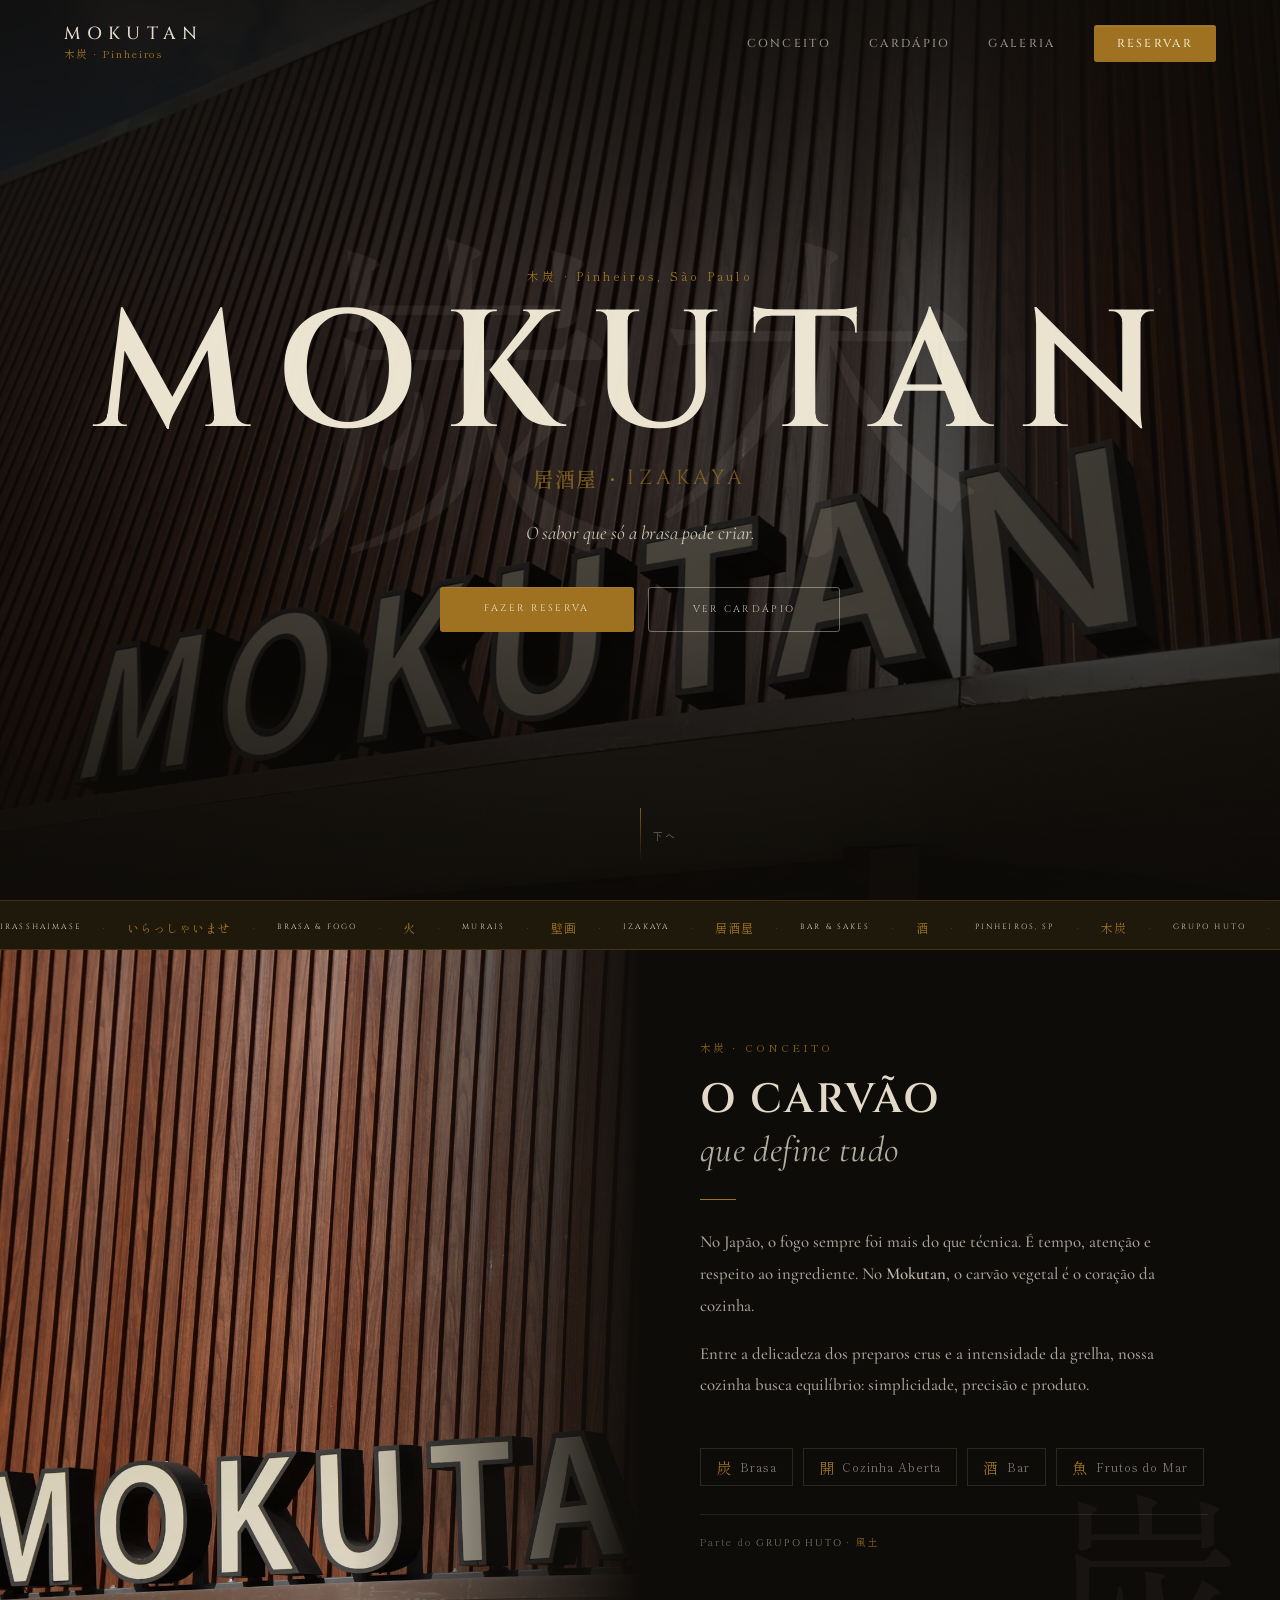
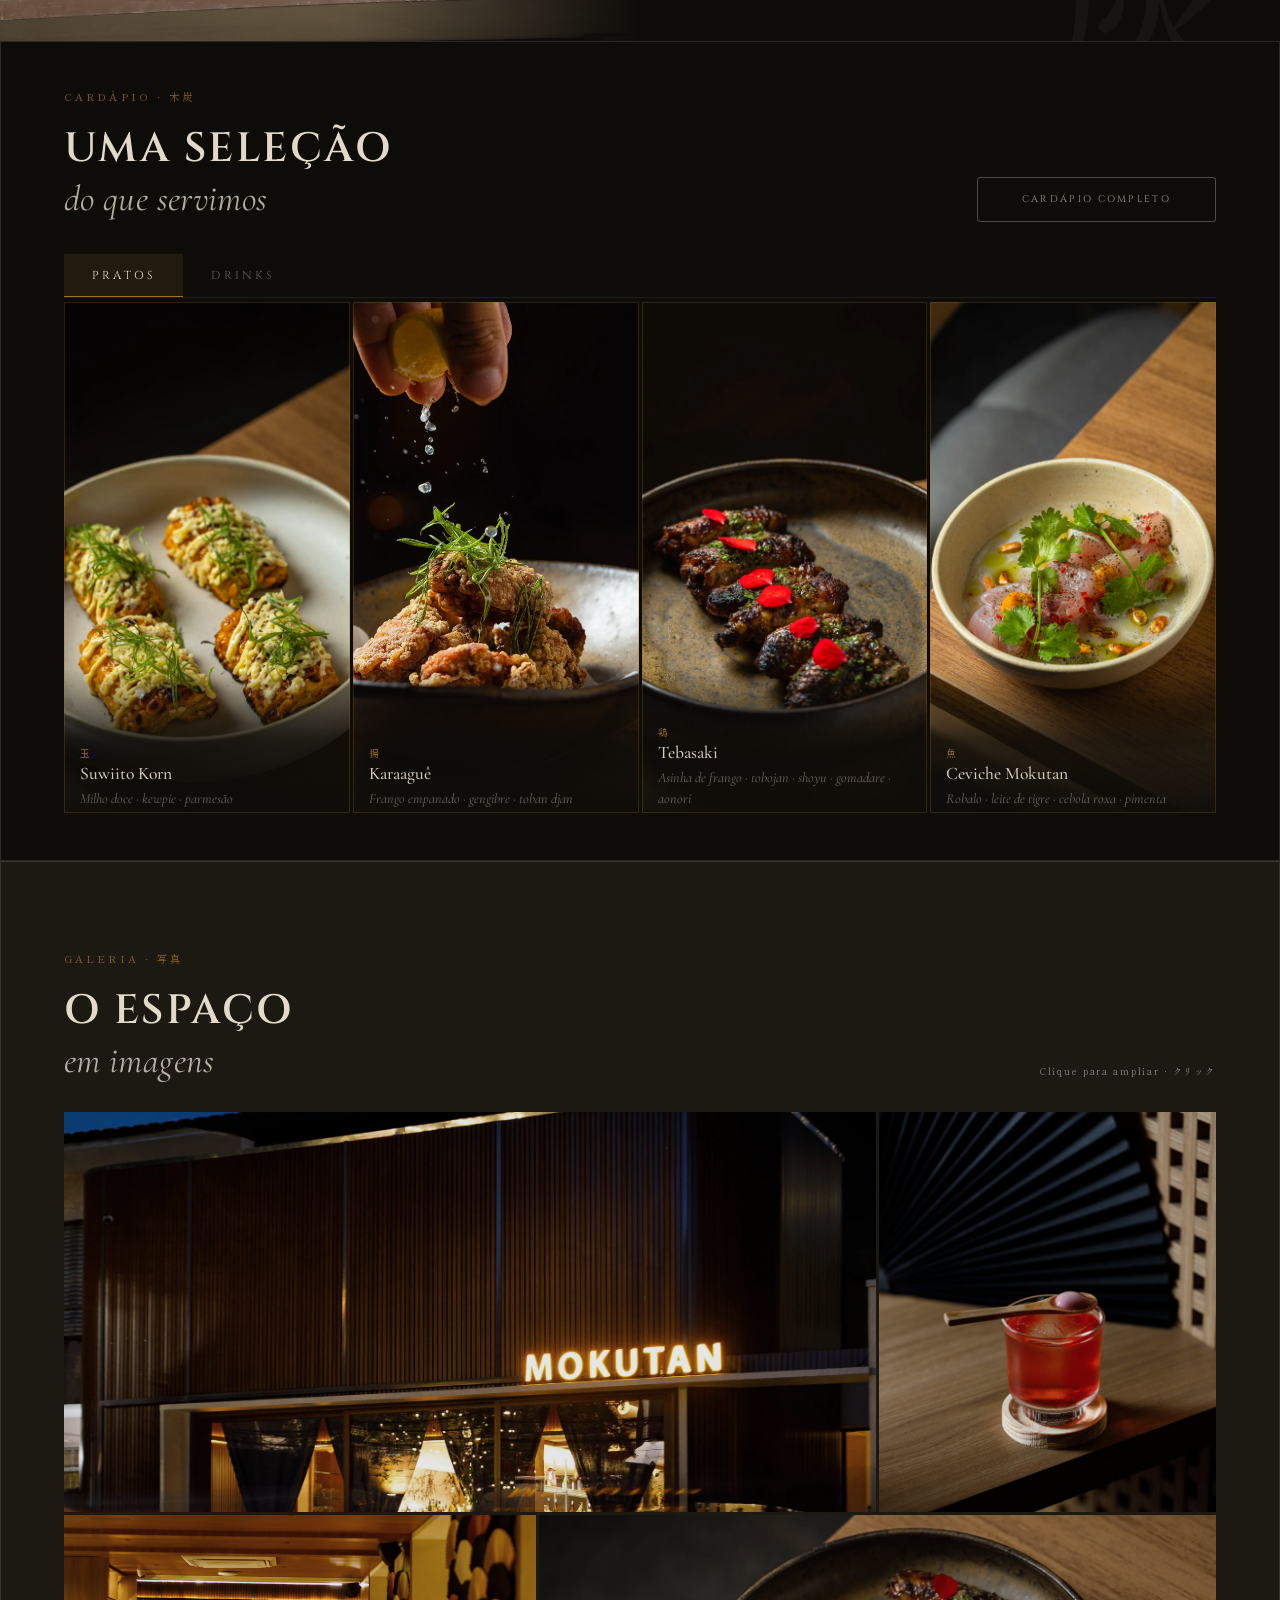
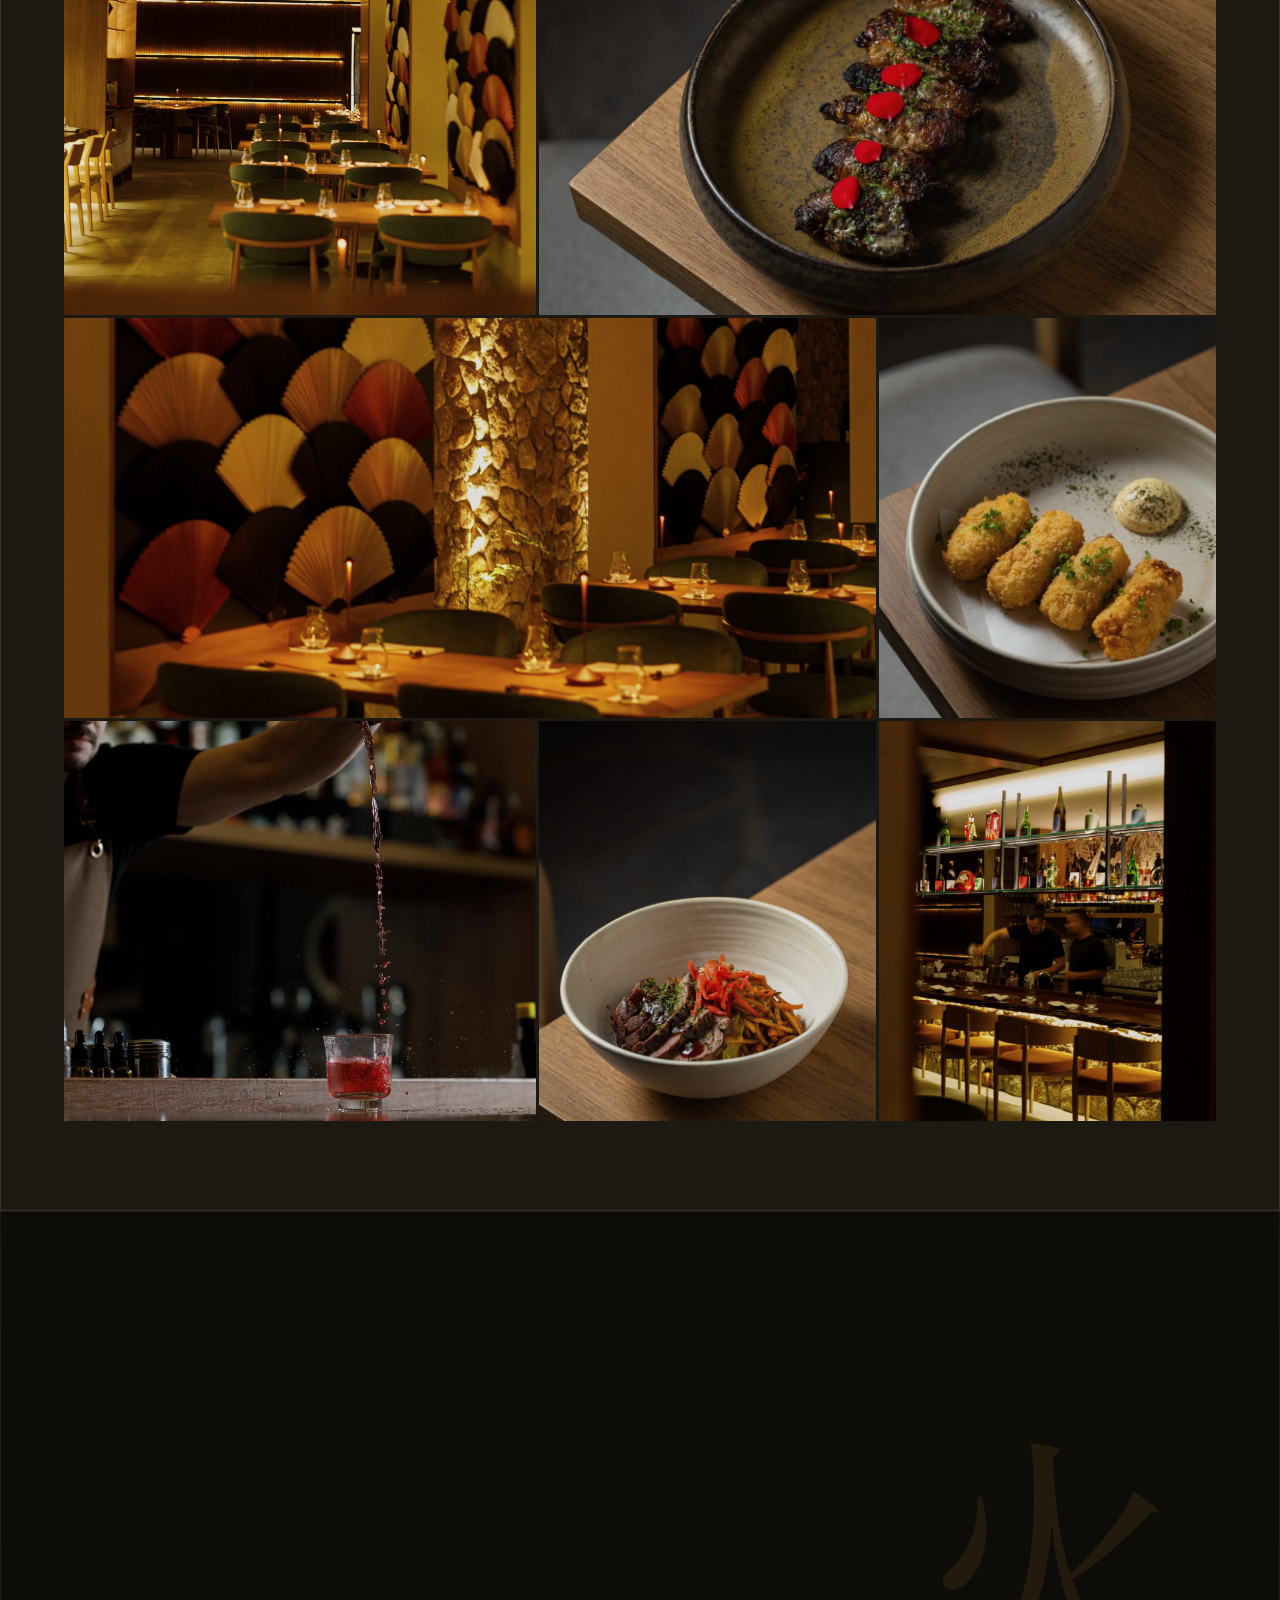
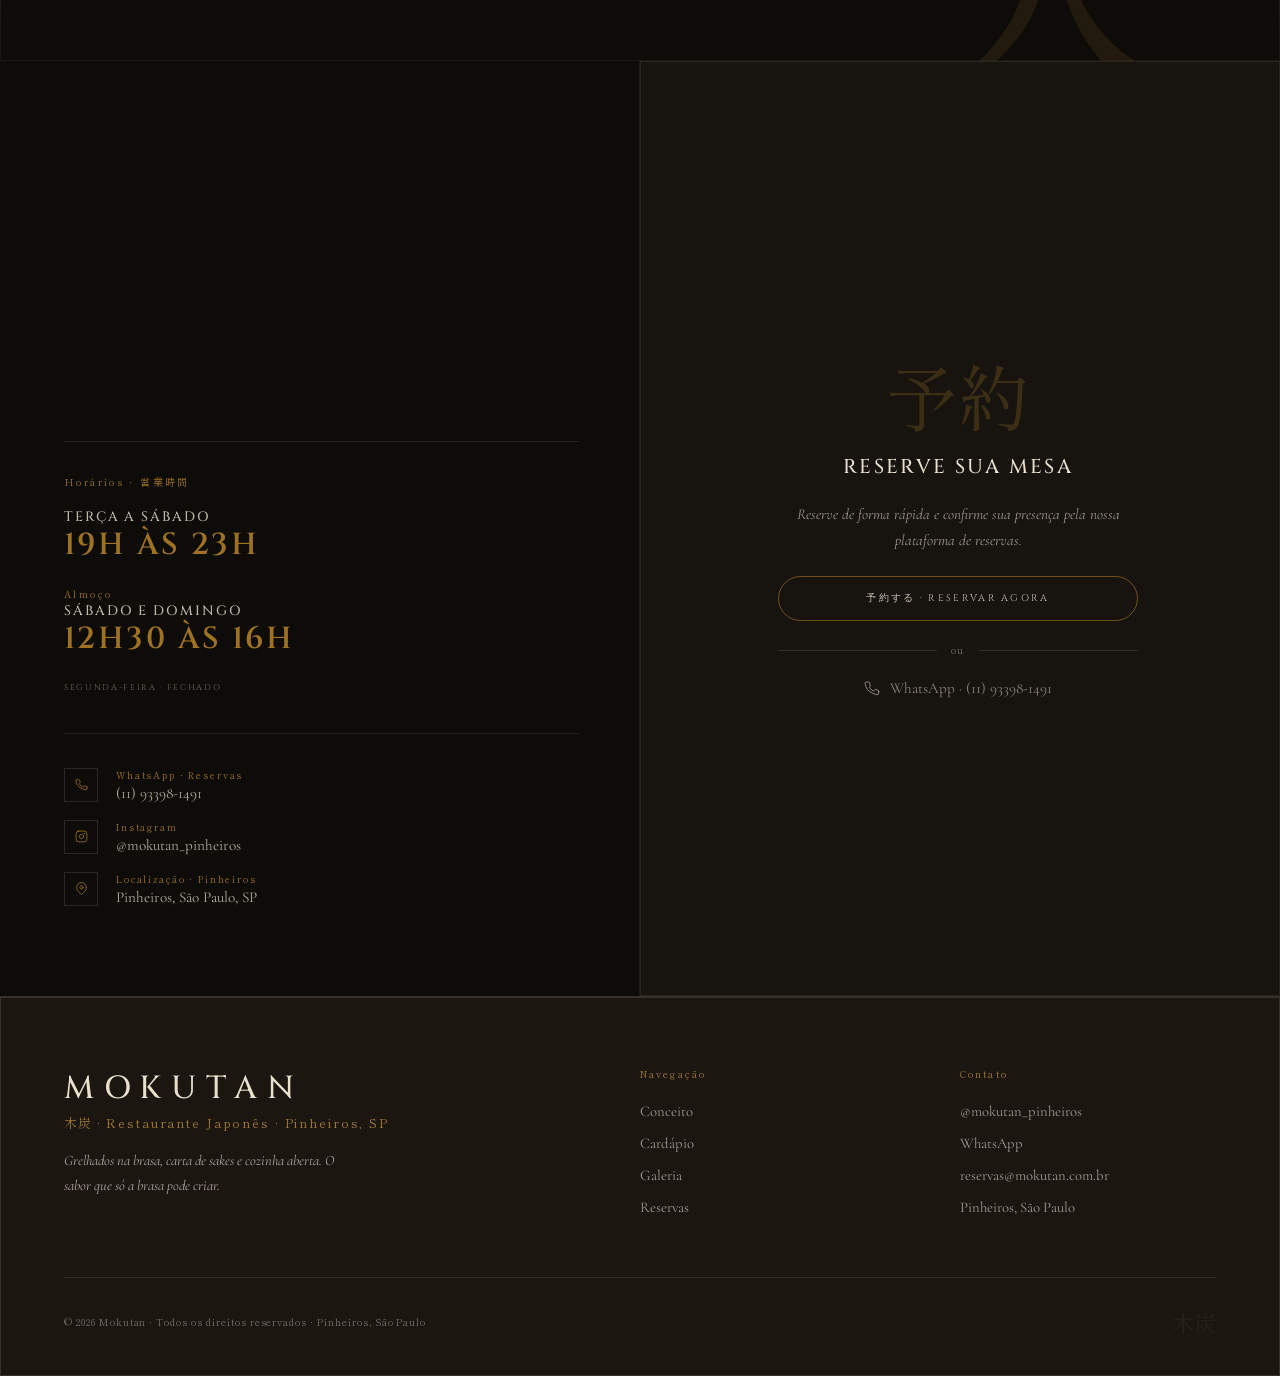
==== commit 84a2fd0d: "feat: sincroniza cardápio online com o impresso, unifica dourado e otimiza performance - Cardápio on" ====
--- a/index.html
+++ b/index.html
@@ -77,9 +77,9 @@
   </script>
 
   <!-- CSS -->
-  <link rel="stylesheet" href="css/base.css">
-  <link rel="stylesheet" href="css/nav.css">
-  <link rel="stylesheet" href="css/main.css">
+  <link rel="stylesheet" href="css/base.css?v=2">
+  <link rel="stylesheet" href="css/nav.css?v=2">
+  <link rel="stylesheet" href="css/main.css?v=2">
 </head>
 <body>
 
--- a/css/base.css
+++ b/css/base.css
@@ -14,13 +14,13 @@
   --bg:    #f4ecd9;
   --bg2:   #ede4cf;
   --bg3:   #faf6ee;
-  --ember: #8c6514;
-  --elite: #7a5c12;
-  --bronze:#6b4e0e;
+  --ember: #9e7220;
+  --elite: #9e7220;
+  --bronze:#c49a35;
   --smoke: #5a5550;
   --ink:   #1c1a17;
   --dim:   #3a342e;
-  --rule:  rgba(122,92,18,0.2);
+  --rule:  rgba(158,114,32,0.2);
   --char:  #0e0c09;
 
   --font-display:  'Cinzel', serif;
@@ -74,7 +74,7 @@
 }
 .btn-f:hover {
   background: var(--elite);
-  box-shadow: 0 6px 22px rgba(140,101,20,.3), inset 0 1px 0 rgba(255,255,255,.08);
+  box-shadow: 0 6px 22px rgba(158,114,32,.3), inset 0 1px 0 rgba(255,255,255,.08);
   transform: translateY(-3px);
 }
 
@@ -85,8 +85,19 @@
 .btn-o:hover {
   border-color: var(--ember);
   color: var(--ember);
-  background: rgba(140,101,20,.05);
+  background: rgba(158,114,32,.05);
   transform: translateY(-2px);
+}
+
+/* ── FOCO VISÍVEL (acessibilidade por teclado) ── */
+:where(a, button, .tab, .pill, [tabindex]):focus-visible {
+  outline: 2px solid var(--ember);
+  outline-offset: 3px;
+  border-radius: 3px;
+}
+/* sem anel quando o foco vem de mouse/toque (navegadores que suportam :focus-visible) */
+:where(a, button, .tab, .pill, [tabindex]):focus:not(:focus-visible) {
+  outline: none;
 }
 
 /* ── REVEAL ANIMATION ── */
@@ -113,6 +124,13 @@
 
 @media (prefers-reduced-motion: reduce) {
   .rv, .rv.rv-x { transition-duration: 0.01s; }
+}
+
+/* Fallback sem JavaScript: garante que o conteúdo .rv apareça mesmo se o
+   IntersectionObserver não rodar (JS desativado ou com falha de carregamento). */
+@media (scripting: none) {
+  .rv,
+  .rv.rv-x { opacity: 1; transform: none; }
 }
 
 /* ── LABELS / HEADINGS COMPARTILHADOS ── */
--- a/css/nav.css
+++ b/css/nav.css
@@ -99,7 +99,7 @@
 .nrsv:hover {
   background: transparent !important;
   color: var(--ember) !important;
-  box-shadow: 0 4px 18px rgba(140,101,20,.2) !important;
+  box-shadow: 0 4px 18px rgba(158,114,32,.2) !important;
   transform: translateY(-2px);
 }
 
@@ -108,11 +108,16 @@
 .hbg {
   display: none;
   flex-direction: column;
+  align-items: center;
+  justify-content: center;
   gap: 6px;
   cursor: pointer;
   background: none;
   border: none;
-  padding: 4px;
+  padding: 0;
+  min-width: 44px;
+  min-height: 44px;
+  -webkit-tap-highlight-color: transparent;
 }
 .hbg span {
   display: block;
--- a/css/main.css
+++ b/css/main.css
@@ -33,7 +33,7 @@
 .hero-bg {
   position: absolute;
   inset: 0;
-  background: url('../img/DSC00488.JPG') center/cover no-repeat;
+  background: url('../img/webp/ambiente/DSC00488.webp') center/cover no-repeat;
   filter: brightness(.42) saturate(.75);
   animation: kz 9s cubic-bezier(0.25,0.46,0.45,0.94) forwards;
   transform-origin: center 60%;
@@ -114,7 +114,7 @@
 .hs-jp {
   font-family: var(--font-japanese);
   letter-spacing: .08em;
-  color: rgba(140,101,20,.72);
+  color: rgba(158,114,32,.72);
   line-height: 1;
 }
 .hs-dot {
@@ -127,7 +127,7 @@
   font-weight: 400;
   letter-spacing: .22em;
   text-transform: uppercase;
-  color: rgba(140,101,20,.72);
+  color: rgba(158,114,32,.72);
   line-height: 1;
 }
 .hero-desc {
@@ -135,7 +135,7 @@
   font-style: italic;
   font-size: clamp(1rem, 1.6vw, 1.2rem);
   font-weight: 400;
-  color: rgba(244,236,217,.62);
+  color: rgba(244,236,217,.80);
   max-width: 440px;
   line-height: 1.8;
   opacity: 0;
@@ -178,7 +178,7 @@
 .scrl-bar {
   width: 1px;
   height: 54px;
-  background: linear-gradient(to bottom, rgba(140,101,20,.8), transparent);
+  background: linear-gradient(to bottom, rgba(158,114,32,.8), transparent);
   animation: drop 1.8s 2s infinite;
 }
 @keyframes drop {
@@ -195,9 +195,9 @@
 /* ── TICKER ── */
 /* Faixa divisória com texto rolando — separa hero do restante */
 .ticker {
-  background: rgba(140,101,20,.12);
-  border-top: 1px solid rgba(140,101,20,.28);
-  border-bottom: 1px solid rgba(140,101,20,.28);
+  background: rgba(158,114,32,.12);
+  border-top: 1px solid rgba(158,114,32,.28);
+  border-bottom: 1px solid rgba(158,114,32,.28);
   overflow: hidden;
   padding: 13px 0;
   user-select: none;
@@ -221,12 +221,12 @@
   font-family: var(--font-japanese);
   font-size: .75rem;
   letter-spacing: .08em;
-  color: rgba(140,101,20,1);
+  color: rgba(158,114,32,1);
 }
 .t-dot {
   font-family: var(--font-body);
   font-size: .5rem;
-  color: rgba(140,101,20,.9);
+  color: rgba(158,114,32,.9);
   flex-shrink: 0;
 }
 @keyframes ticker-roll {
@@ -284,7 +284,7 @@
   right: 32px;
   font-family: var(--font-japanese);
   font-size: clamp(10rem, 16vw, 18rem);
-  color: rgba(122,92,18,.04);
+  color: rgba(158,114,32,.04);
   line-height: 1;
   pointer-events: none;
   user-select: none;
@@ -321,11 +321,11 @@
 .pill:hover {
   border-color: var(--ember);
   color: var(--dim);
-  background: rgba(140,101,20,.04);
+  background: rgba(158,114,32,.04);
 }
 .pill.active {
   border-color: var(--ember);
-  background: rgba(140,101,20,.08);
+  background: rgba(158,114,32,.08);
   color: var(--ember);
 }
 .pill-jp {
@@ -424,11 +424,11 @@
   justify-content: space-between;
   gap: 20px;
   padding: 22px 28px 22px 0;
-  border-bottom: 1px solid rgba(122,92,18,.1);
+  border-bottom: 1px solid rgba(158,114,32,.1);
 }
 .mitem:nth-child(even) {
   padding-left: 46px;
-  border-left: 1px solid rgba(122,92,18,.1);
+  border-left: 1px solid rgba(158,114,32,.1);
 }
 .mi-jp {
   display: block;
@@ -474,7 +474,7 @@
   display: grid;
   grid-template-columns: 1fr 1fr;
   gap: 1px;
-  background: rgba(122,92,18,.1);
+  background: rgba(158,114,32,.1);
 }
 .sitem {
   background: var(--bg);
@@ -634,7 +634,7 @@
   top: calc(50% - 60px);
   transform: translateY(-50%);
   background: rgba(14,12,9,.55);
-  border: 1px solid rgba(122,92,18,.3);
+  border: 1px solid rgba(158,114,32,.3);
   color: rgba(244,236,217,.55);
   font-size: 2.2rem;
   line-height: 1;
@@ -682,14 +682,13 @@
   opacity: .4;
   transition: border-color .2s, opacity .2s;
 }
-.lb-thumb.active { border-color: rgba(140,101,20,.85); opacity: 1; }
+.lb-thumb.active { border-color: rgba(158,114,32,.85); opacity: 1; }
 .lb-thumb:hover:not(.active) { opacity: .72; }
 .lb-thumb img { width: 100%; height: 100%; object-fit: cover; }
 @media (max-width: 640px) {
   .lb-modal { padding: 44px 0 0; }
-  .lb-nav { top: auto; bottom: 84px; transform: none; font-size: 1.6rem; padding: 10px 14px; }
-  .lb-prev { left: 10px; }
-  .lb-next { right: 10px; }
+  /* no celular as setas somem — navegação é por swipe lateral */
+  .lb-nav { display: none; }
   .lb-strip { padding: 10px 12px 16px; justify-content: flex-start; }
 }
 
@@ -708,7 +707,7 @@
 .fogo-bg {
   position: absolute;
   inset: 0;
-  background: url('../img/pratos/_S4A2565.jpg') center 40%/cover no-repeat;
+  background: url('../img/webp/pratos/_S4A2565.webp') center 40%/cover no-repeat;
   filter: brightness(.22) saturate(.4);
 }
 /* parallax só em desktop — background-attachment:fixed quebra no iOS Safari */
@@ -748,7 +747,7 @@
   bottom: -8%;
   font-family: var(--font-japanese);
   font-size: clamp(10rem, 22vw, 24rem);
-  color: rgba(122,92,18,.14);
+  color: rgba(158,114,32,.14);
   line-height: 1;
   pointer-events: none;
   user-select: none;
@@ -1007,7 +1006,7 @@
   color: var(--ember);
 }
 .fbot {
-  border-top: 1px solid rgba(122,92,18,.15);
+  border-top: 1px solid rgba(158,114,32,.15);
   padding-top: 28px;
   display: flex;
   justify-content: space-between;
@@ -1023,7 +1022,7 @@
 .fkj {
   font-family: var(--font-japanese);
   font-size: 1.4rem;
-  color: rgba(122,92,18,.2);
+  color: rgba(158,114,32,.2);
 }
 
 /* ════════════════════════════════════════════════════════════
@@ -1036,25 +1035,25 @@
 .c-img-ov { background: linear-gradient(to right, transparent 55%, var(--char) 100%); }
 .c-txt { background: var(--char); }
 .c-txt::before        { color: rgba(244,236,217,.04); }
-.c-txt .lbl           { color: rgba(140,101,20,.85); }
+.c-txt .lbl           { color: rgba(158,114,32,.85); }
 .c-txt .heading       { color: rgba(244,236,217,.92); }
 .c-txt .heading-i     { color: rgba(244,236,217,.72); }
 .c-txt .rule          { background: var(--ember); }
-.c-txt .body-text     { color: rgba(244,236,217,.52); }
+.c-txt .body-text     { color: rgba(244,236,217,.68); }
 .c-txt .body-text strong { color: rgba(244,236,217,.75); }
 .c-txt .pill          { border-color: rgba(244,236,217,.12); color: rgba(244,236,217,.48); }
 .c-txt .pill:hover    { border-color: var(--ember); color: rgba(244,236,217,.75); background: rgba(244,236,217,.04); }
-.c-txt .pill.active   { border-color: var(--ember); background: rgba(140,101,20,.14); color: var(--ember); }
+.c-txt .pill.active   { border-color: var(--ember); background: rgba(158,114,32,.14); color: var(--ember); }
 .c-txt .pill-jp       { color: var(--ember); }
 .c-txt .grupo-attr    { color: rgba(244,236,217,.35); border-top-color: rgba(244,236,217,.1); }
 .c-txt .grupo-attr strong { color: rgba(244,236,217,.55); }
-.c-txt .ga-jp         { color: rgba(140,101,20,.75); }
+.c-txt .ga-jp         { color: rgba(158,114,32,.75); }
 
 /* ── galeria — fotos sempre destacam no escuro ── */
-.galeria .lbl      { color: rgba(140,101,20,.85); }
+.galeria .lbl      { color: rgba(158,114,32,.85); }
 .galeria .heading  { color: rgba(244,236,217,.92); }
 .galeria .heading-i { color: rgba(244,236,217,.72); }
-.gal-hint          { color: rgba(244,236,217,.32); }
+.gal-hint          { color: rgba(244,236,217,.52); }
 .galeria .gnav     { border-color: rgba(244,236,217,.16); }
 .galeria .gnav svg { stroke: rgba(244,236,217,.45); }
 .galeria .gnav:hover { background: rgba(244,236,217,.07); border-color: var(--ember); transform: scale(1.1); }
@@ -1062,7 +1061,7 @@
 
 /* ── reservas — coluna de informações ── */
 .res-info           { background: var(--char); border-right-color: rgba(244,236,217,.07); }
-.res-info .lbl      { color: rgba(140,101,20,.85); }
+.res-info .lbl      { color: rgba(158,114,32,.85); }
 .res-info .heading  { color: rgba(244,236,217,.92); }
 .res-info .heading-i { color: rgba(244,236,217,.72); }
 .res-info .rule     { background: var(--ember); }
@@ -1093,16 +1092,16 @@
 /* botão outline elegante no bloco escuro (substitui o fill amarelo do btn-f) */
 .res-form .btn-f {
   background: transparent;
-  border: 1.5px solid rgba(140,101,20,.65);
+  border: 1.5px solid rgba(158,114,32,.65);
   color: rgba(244,236,217,.82);
   box-shadow: none;
   border-radius: 999px;
 }
 .res-form .btn-f:hover {
-  background: rgba(140,101,20,.16);
+  background: rgba(158,114,32,.16);
   border-color: var(--ember);
   color: rgba(244,236,217,.95);
-  box-shadow: 0 6px 24px rgba(140,101,20,.18);
+  box-shadow: 0 6px 24px rgba(158,114,32,.18);
   transform: translateY(-3px);
 }
 
@@ -1121,7 +1120,7 @@
 /* ── cardápio preview ── */
 /* seção de menu: fundo escuro com hierarquia de creme para legibilidade */
 .cardapio            { background: var(--char); }
-.cardapio .lbl       { color: rgba(140,101,20,.85); }
+.cardapio .lbl       { color: rgba(158,114,32,.85); }
 .cardapio .heading   { color: rgba(244,236,217,.92); }
 .cardapio .heading-i { color: rgba(244,236,217,.72); }
 /* btn-o no header do cardápio */
@@ -1138,14 +1137,14 @@
 .cardapio .tabs::-webkit-scrollbar { display: none; }
 .cardapio .tab   { font-size: .72rem; letter-spacing: .28em; padding: 14px 28px; white-space: nowrap; }
 .cardapio .tab.on {
-  background: rgba(140,101,20,.14);
+  background: rgba(158,114,32,.14);
   color: rgba(244,236,217,.95);
 }
 /* itens do grid */
 .mi-jp         { color: var(--ember); }
 .mi-name       { color: rgba(244,236,217,.85); }
 .mi-desc       { color: rgba(244,236,217,.4); }
-.mi-price      { color: rgba(140,101,20,.9); }
+.mi-price      { color: rgba(158,114,32,.9); }
 .mi-badge      { color: var(--ember); border-color: var(--ember); }
 .mitem         { border-bottom-color: rgba(244,236,217,.07); }
 .mitem:nth-child(even) { border-left-color: rgba(244,236,217,.07); }
@@ -1157,7 +1156,7 @@
 .stype         { color: var(--ember); }
 .sdesc         { color: rgba(244,236,217,.4); }
 .sprices span  { color: rgba(244,236,217,.38); }
-.sprices strong { color: rgba(140,101,20,.85); }
+.sprices strong { color: rgba(158,114,32,.85); }
 /* ── cardápio preview — grade de cards com foto ── */
 .cardapio .mgrid {
   grid-template-columns: repeat(4, 1fr);
@@ -1203,9 +1202,9 @@
   content: '';
   position: absolute;
   inset: 0;
-  background-image: var(--bg);
-  background-size: var(--bg-size, cover);
-  background-position: var(--bg-pos, center);
+  background-image: var(--card-img);
+  background-size: var(--card-bg-size, cover);
+  background-position: var(--card-bg-pos, center);
   z-index: 0;
   transition: transform .85s cubic-bezier(0.25,0.46,0.45,0.94);
 }
@@ -1218,7 +1217,7 @@
   position: absolute;
   inset: 0;
   background: linear-gradient(to bottom, rgba(14,12,9,0) 0%, rgba(14,12,9,0) 72%, rgba(14,12,9,.82) 86%, rgba(14,12,9,.97) 100%);
-  box-shadow: inset 0 0 0 1px rgba(122,92,18,.25);
+  box-shadow: inset 0 0 0 1px rgba(158,114,32,.25);
   z-index: 1;
 }
 .cardapio .mitem > *,
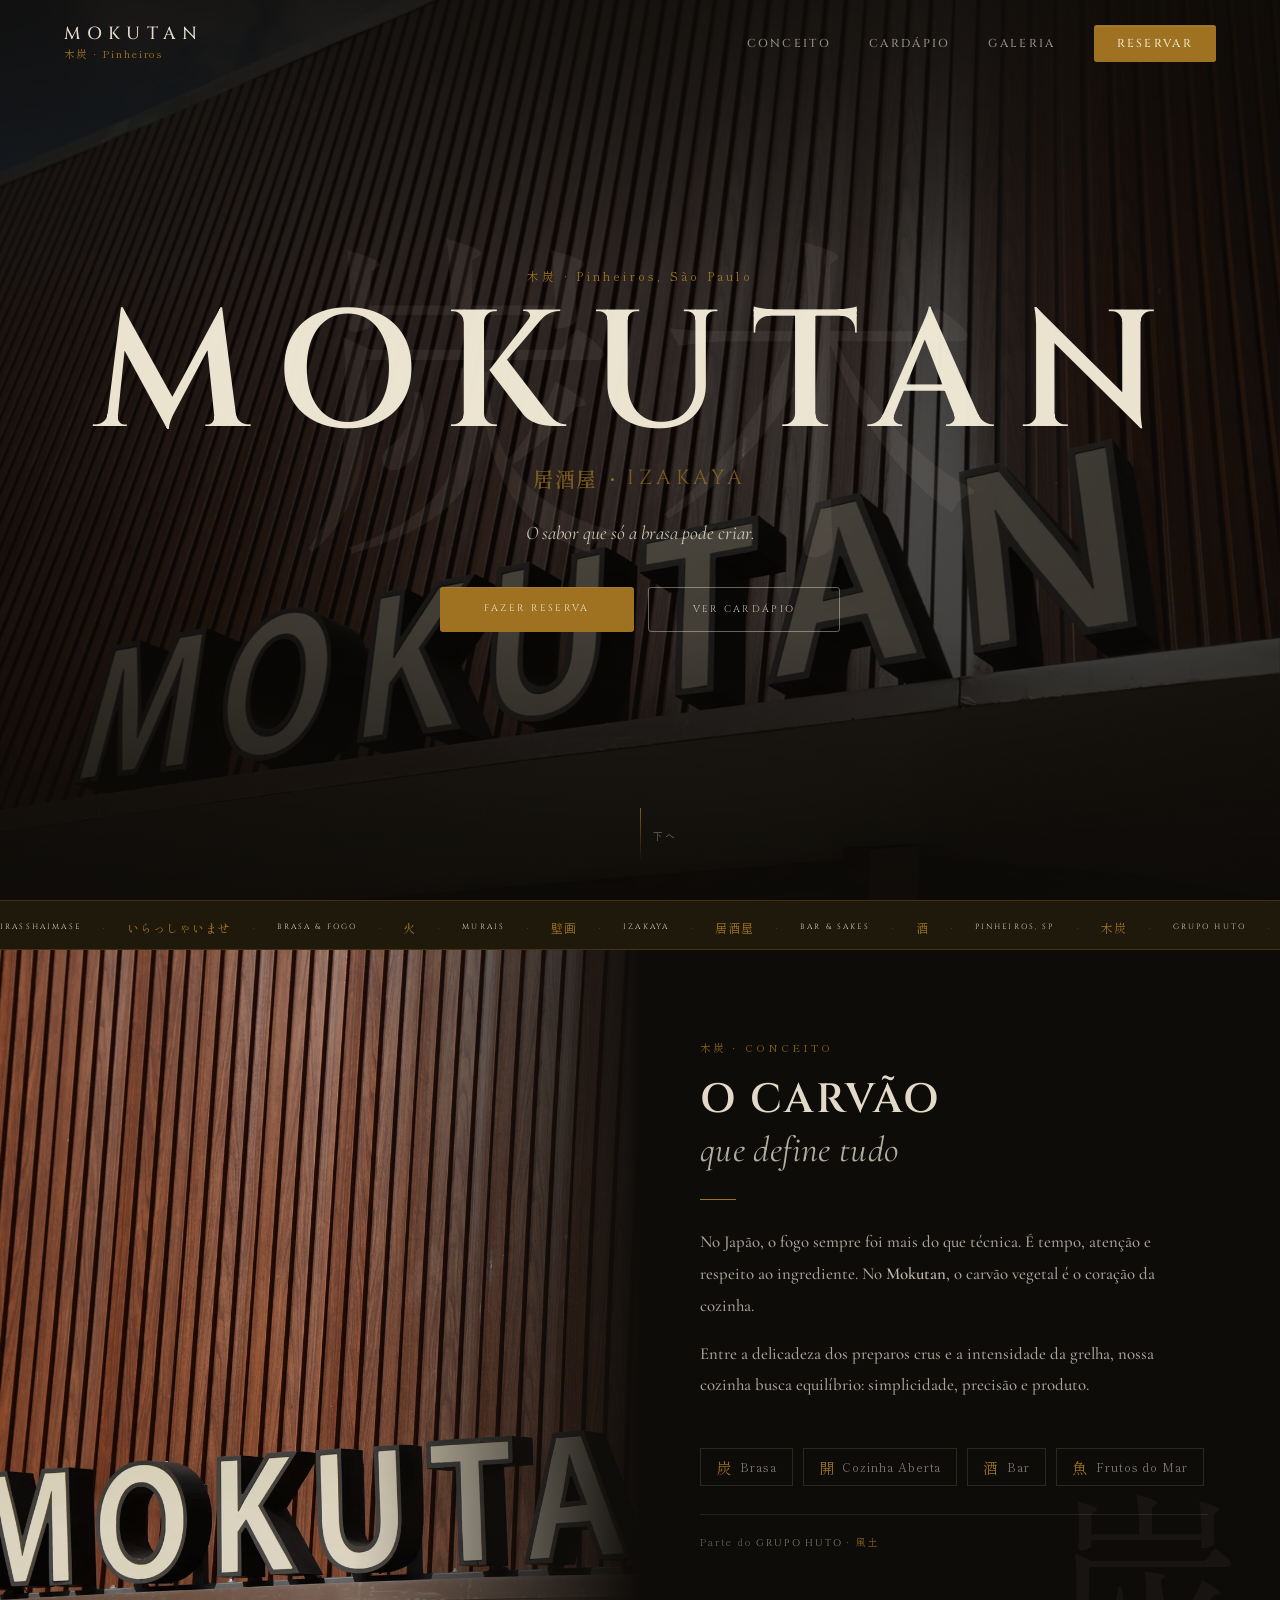
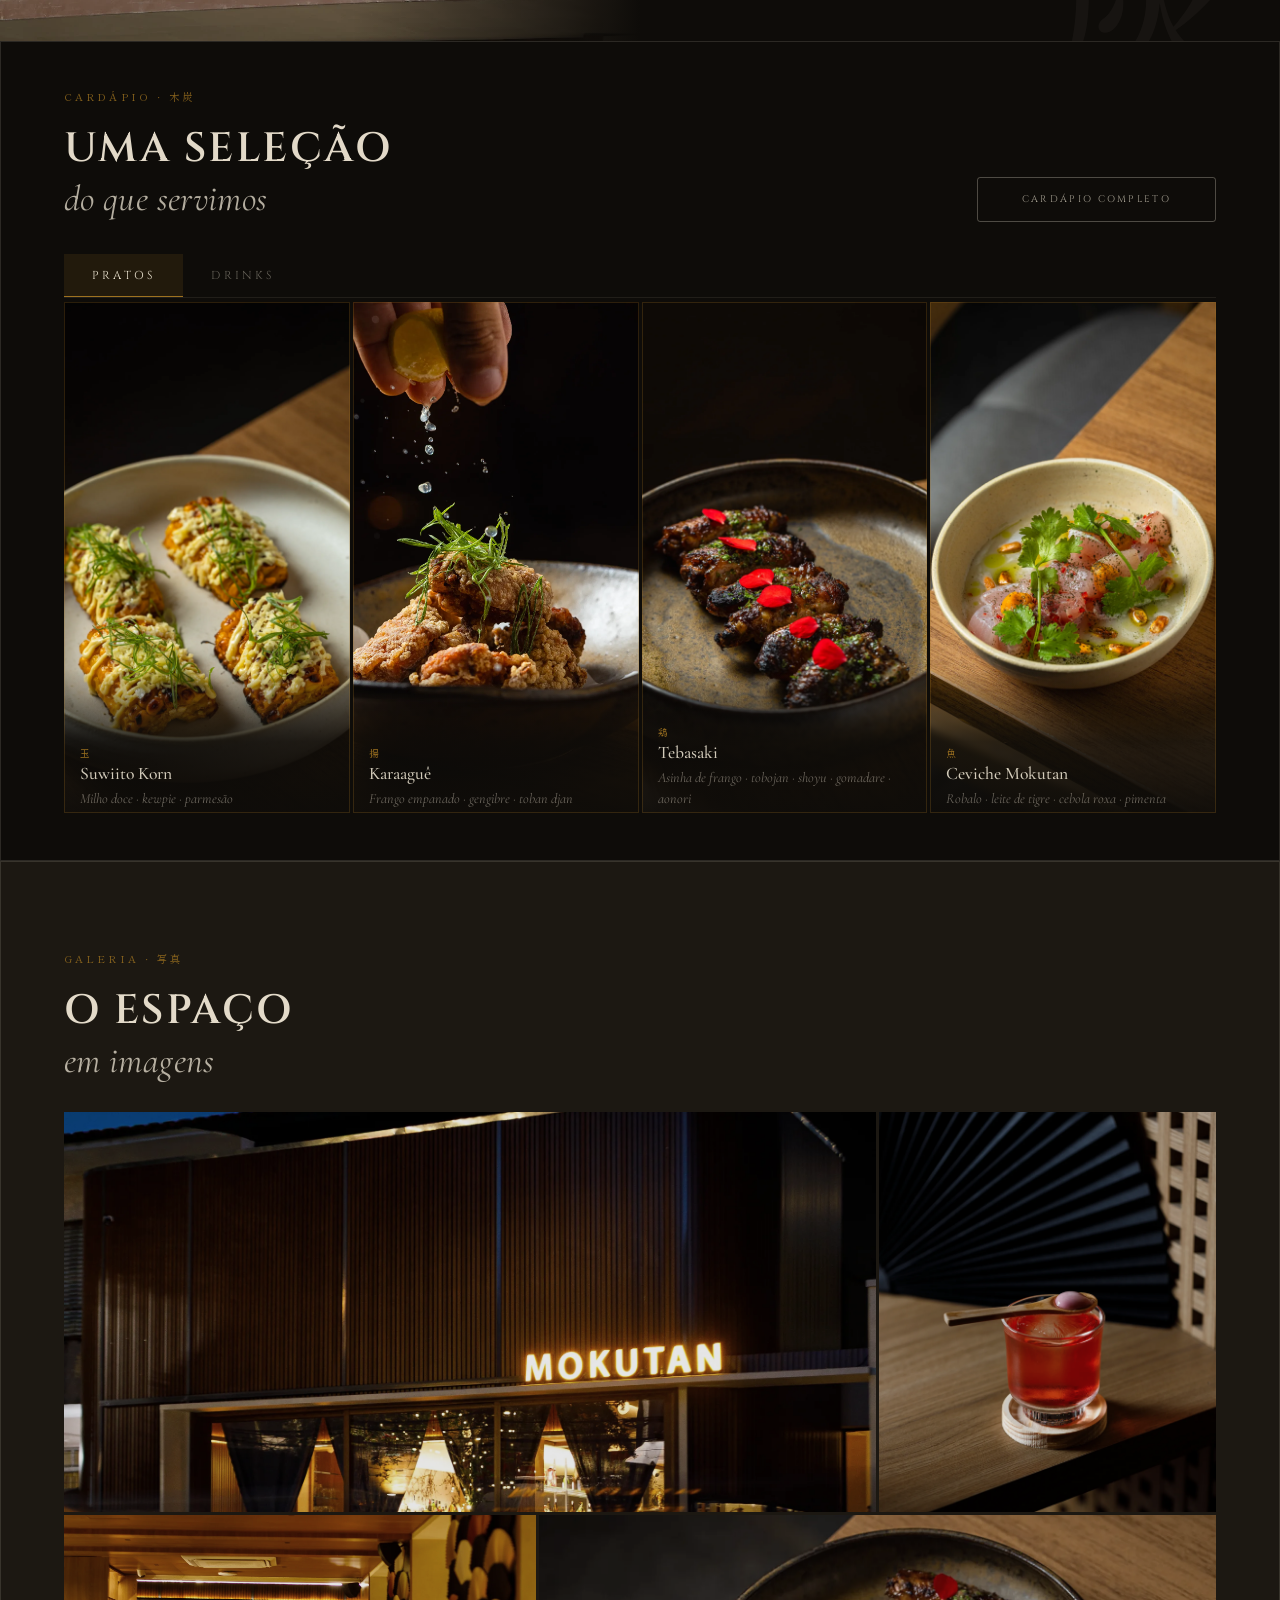
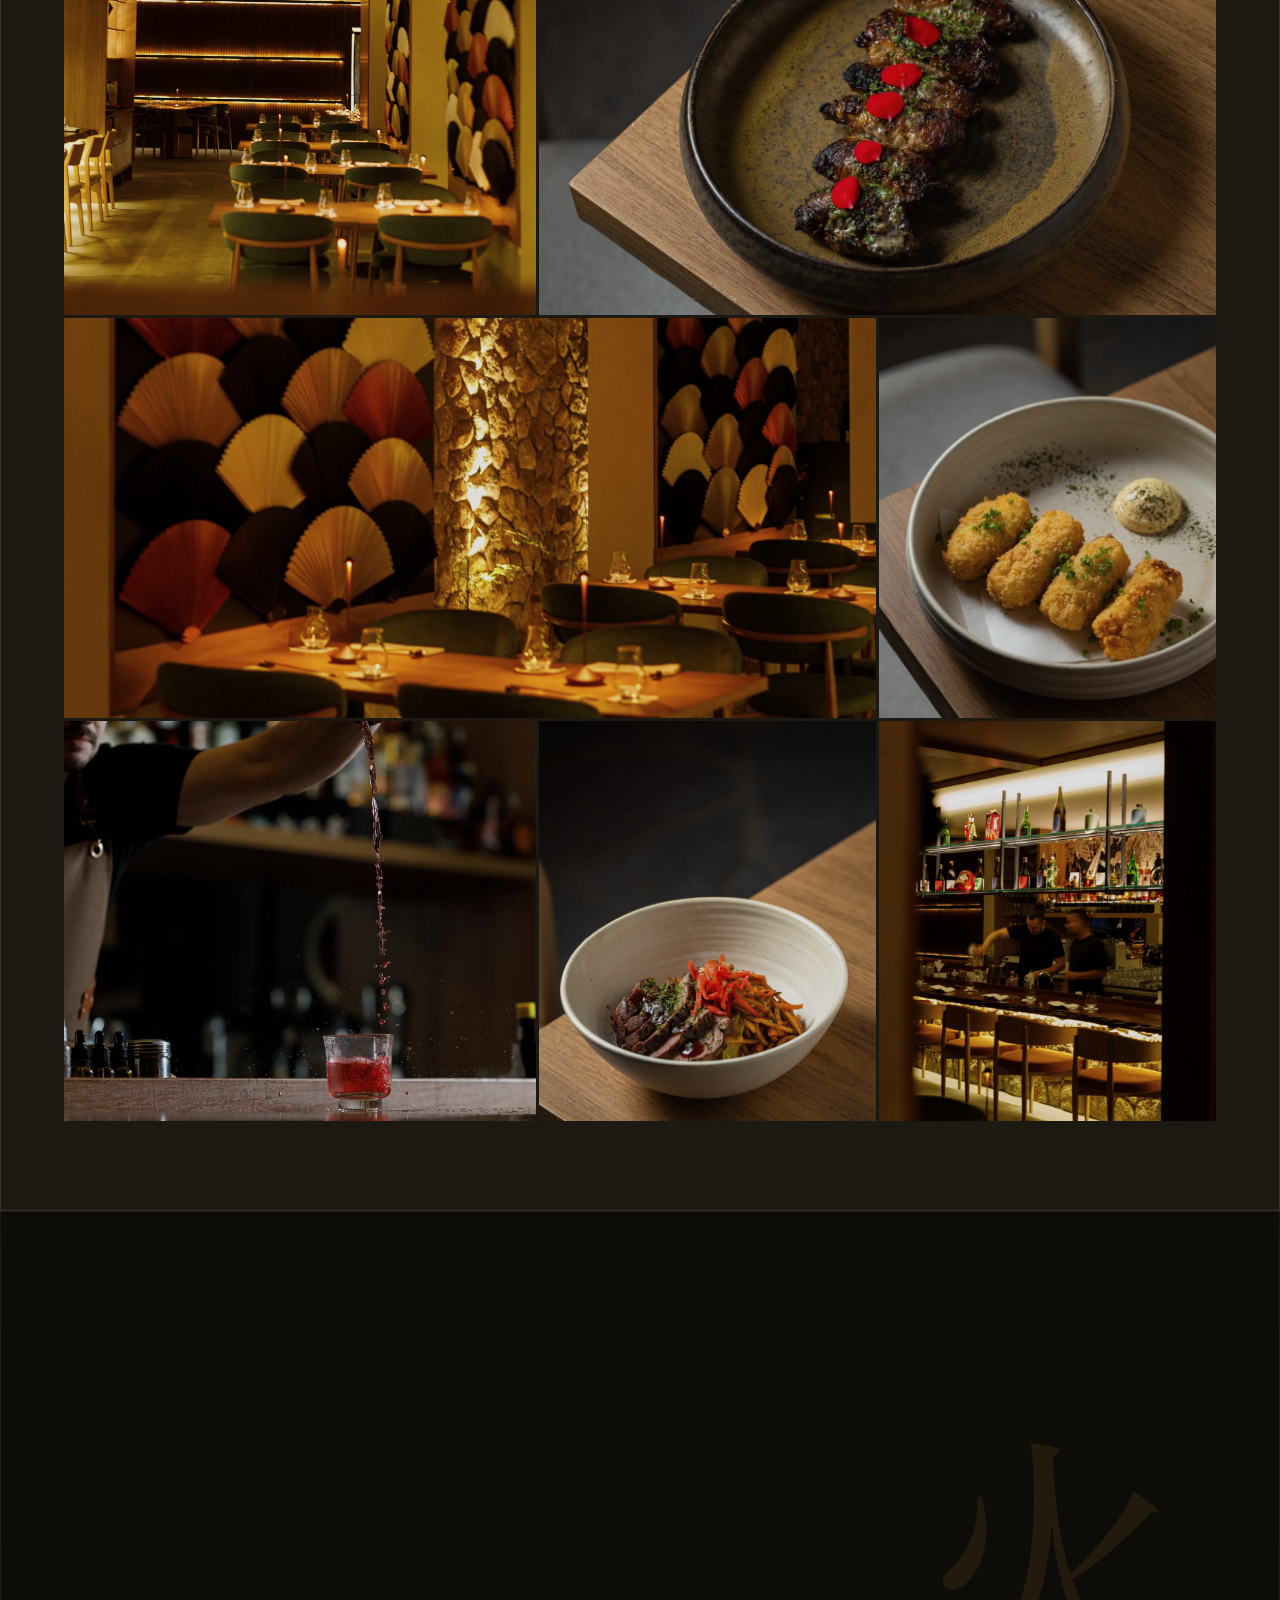
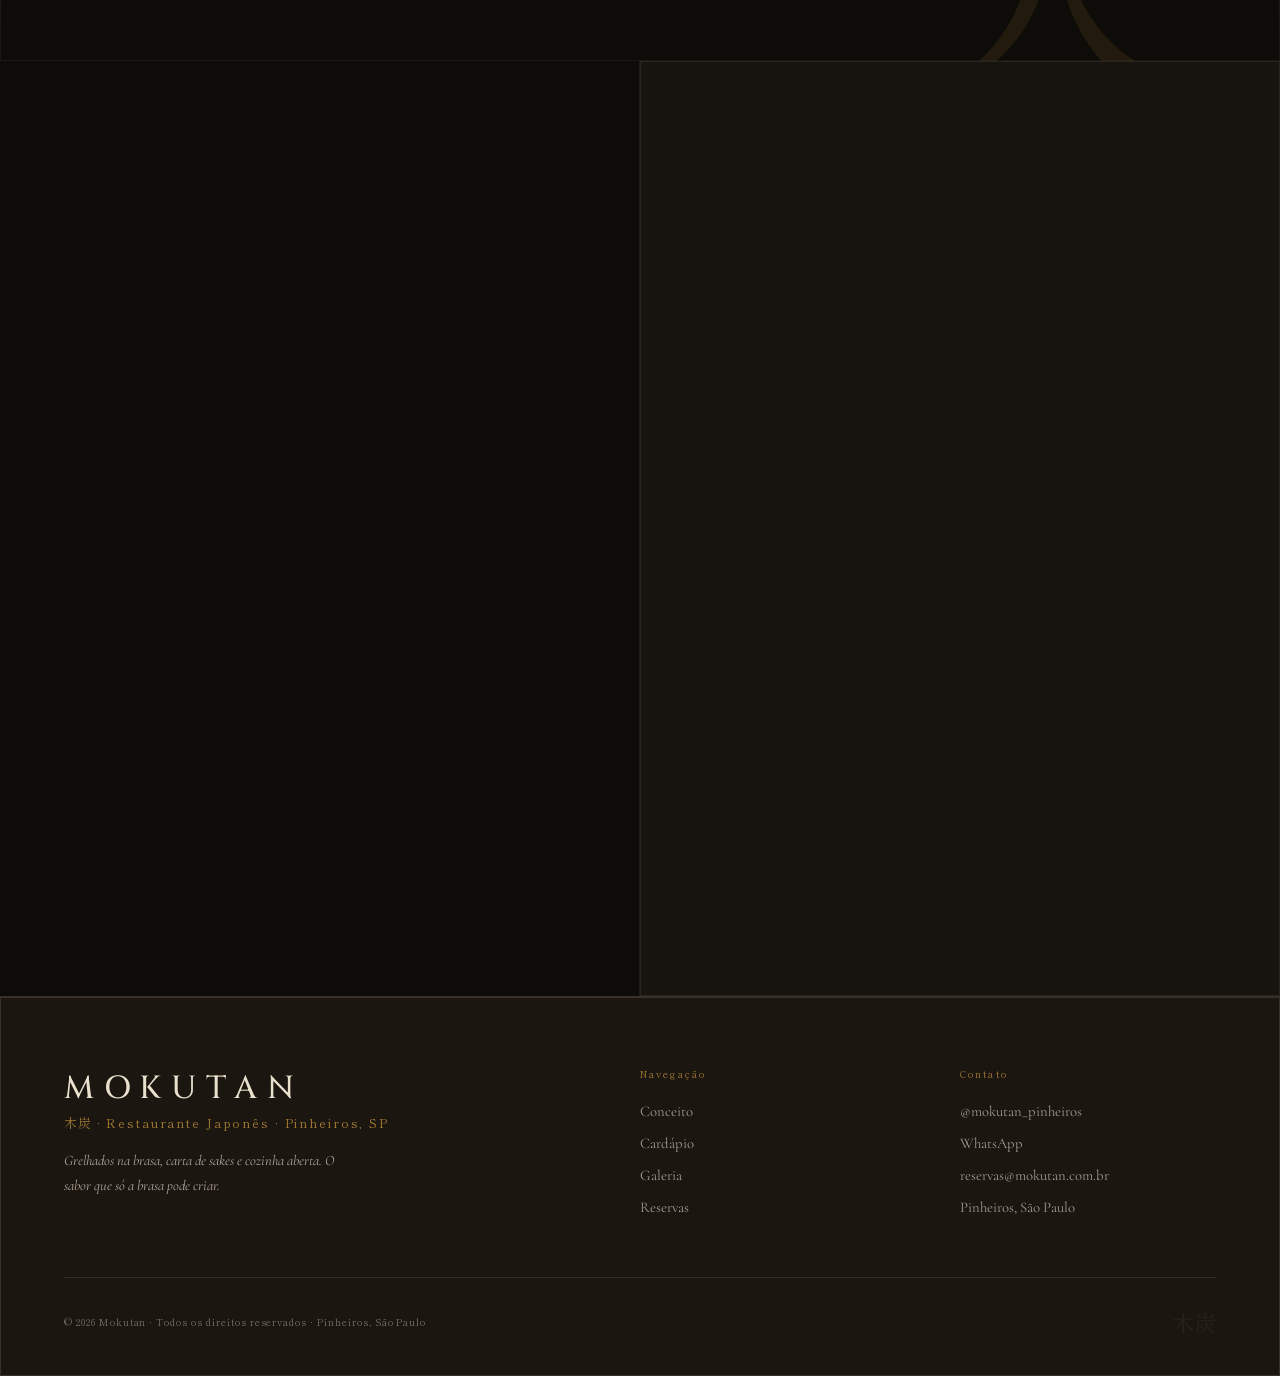
==== commit a8195a60: "fix: URLs limpas sem .html nos links internos, canonical, og:url e schema Co-Authored-By: Claude Opu" ====
--- a/index.html
+++ b/index.html
@@ -66,7 +66,7 @@
     "servesCuisine": ["Japanese", "Izakaya"],
     "priceRange": "$$",
     "acceptsReservations": "True",
-    "hasMenu": "https://mokutanpinheiros.vercel.app/cardapio.html",
+    "hasMenu": "https://mokutanpinheiros.vercel.app/cardapio",
     "hasMap": "https://maps.google.com/?q=Rua+Ferreira+de+Araujo,+477,+Pinheiros,+Sao+Paulo,+SP",
     "openingHoursSpecification": [
       { "@type": "OpeningHoursSpecification", "dayOfWeek": ["Tuesday","Wednesday","Thursday","Friday","Saturday"], "opens": "19:00", "closes": "23:00" },
@@ -91,7 +91,7 @@
   </a>
   <ul class="nlinks">
     <li><a href="#conceito">Conceito</a></li>
-    <li><a href="cardapio.html">Cardápio</a></li>
+    <li><a href="/cardapio">Cardápio</a></li>
     <li><a href="#galeria">Galeria</a></li>
     <li><a href="https://reservation.getin.app/865NDakj" target="_blank" rel="noopener noreferrer" class="nrsv">Reservar</a></li>
   </ul>
@@ -103,7 +103,7 @@
 <!-- Mobile menu -->
 <div class="mmenu" id="mm" role="dialog" aria-modal="true" aria-label="Menu de navegação">
   <a href="#conceito">Conceito</a>
-  <a href="cardapio.html">Cardápio</a>
+  <a href="/cardapio">Cardápio</a>
   <a href="#galeria">Galeria</a>
   <a href="https://reservation.getin.app/865NDakj" target="_blank" rel="noopener noreferrer" class="mmenu-rsv">Reservar</a>
 </div>
@@ -119,7 +119,7 @@
     <p class="hero-desc">O sabor que só a brasa pode criar.</p>
     <div class="hero-acts">
       <a href="https://reservation.getin.app/865NDakj" target="_blank" rel="noopener noreferrer" class="btn btn-f">Fazer Reserva</a>
-      <a href="cardapio.html" class="btn btn-o">Ver Cardápio</a>
+      <a href="/cardapio" class="btn btn-o">Ver Cardápio</a>
     </div>
   </div>
   <div class="hero-scrl" aria-hidden="true">
@@ -199,7 +199,7 @@
       <p class="lbl rv">CARDÁPIO · 木炭</p>
       <h2 class="heading rv d1">Uma seleção<br><span class="heading-i">do que servimos</span></h2>
     </div>
-    <a href="cardapio.html" class="btn btn-o rv">Cardápio completo</a>
+    <a href="/cardapio" class="btn btn-o rv">Cardápio completo</a>
   </div>
 
   <div class="tabs rv" role="tablist" aria-label="Categorias do cardápio">
@@ -411,7 +411,7 @@
       <p class="fcol-t">Navegação</p>
       <ul class="flinks">
         <li><a href="#conceito">Conceito</a></li>
-        <li><a href="cardapio.html">Cardápio</a></li>
+        <li><a href="/cardapio">Cardápio</a></li>
         <li><a href="#galeria">Galeria</a></li>
         <li><a href="#reservas">Reservas</a></li>
       </ul>
@@ -434,7 +434,7 @@
 
 <!-- ════════════════ STICKY BAR MOBILE ════════════════ -->
 <div class="mbar" id="mbar">
-  <a href="cardapio.html" class="mbar-btn mbar-menu">
+  <a href="/cardapio" class="mbar-btn mbar-menu">
     <svg viewBox="0 0 24 24"><line x1="3" y1="6" x2="21" y2="6"/><line x1="3" y1="12" x2="21" y2="12"/><line x1="3" y1="18" x2="15" y2="18"/></svg>
     Cardápio
   </a>
